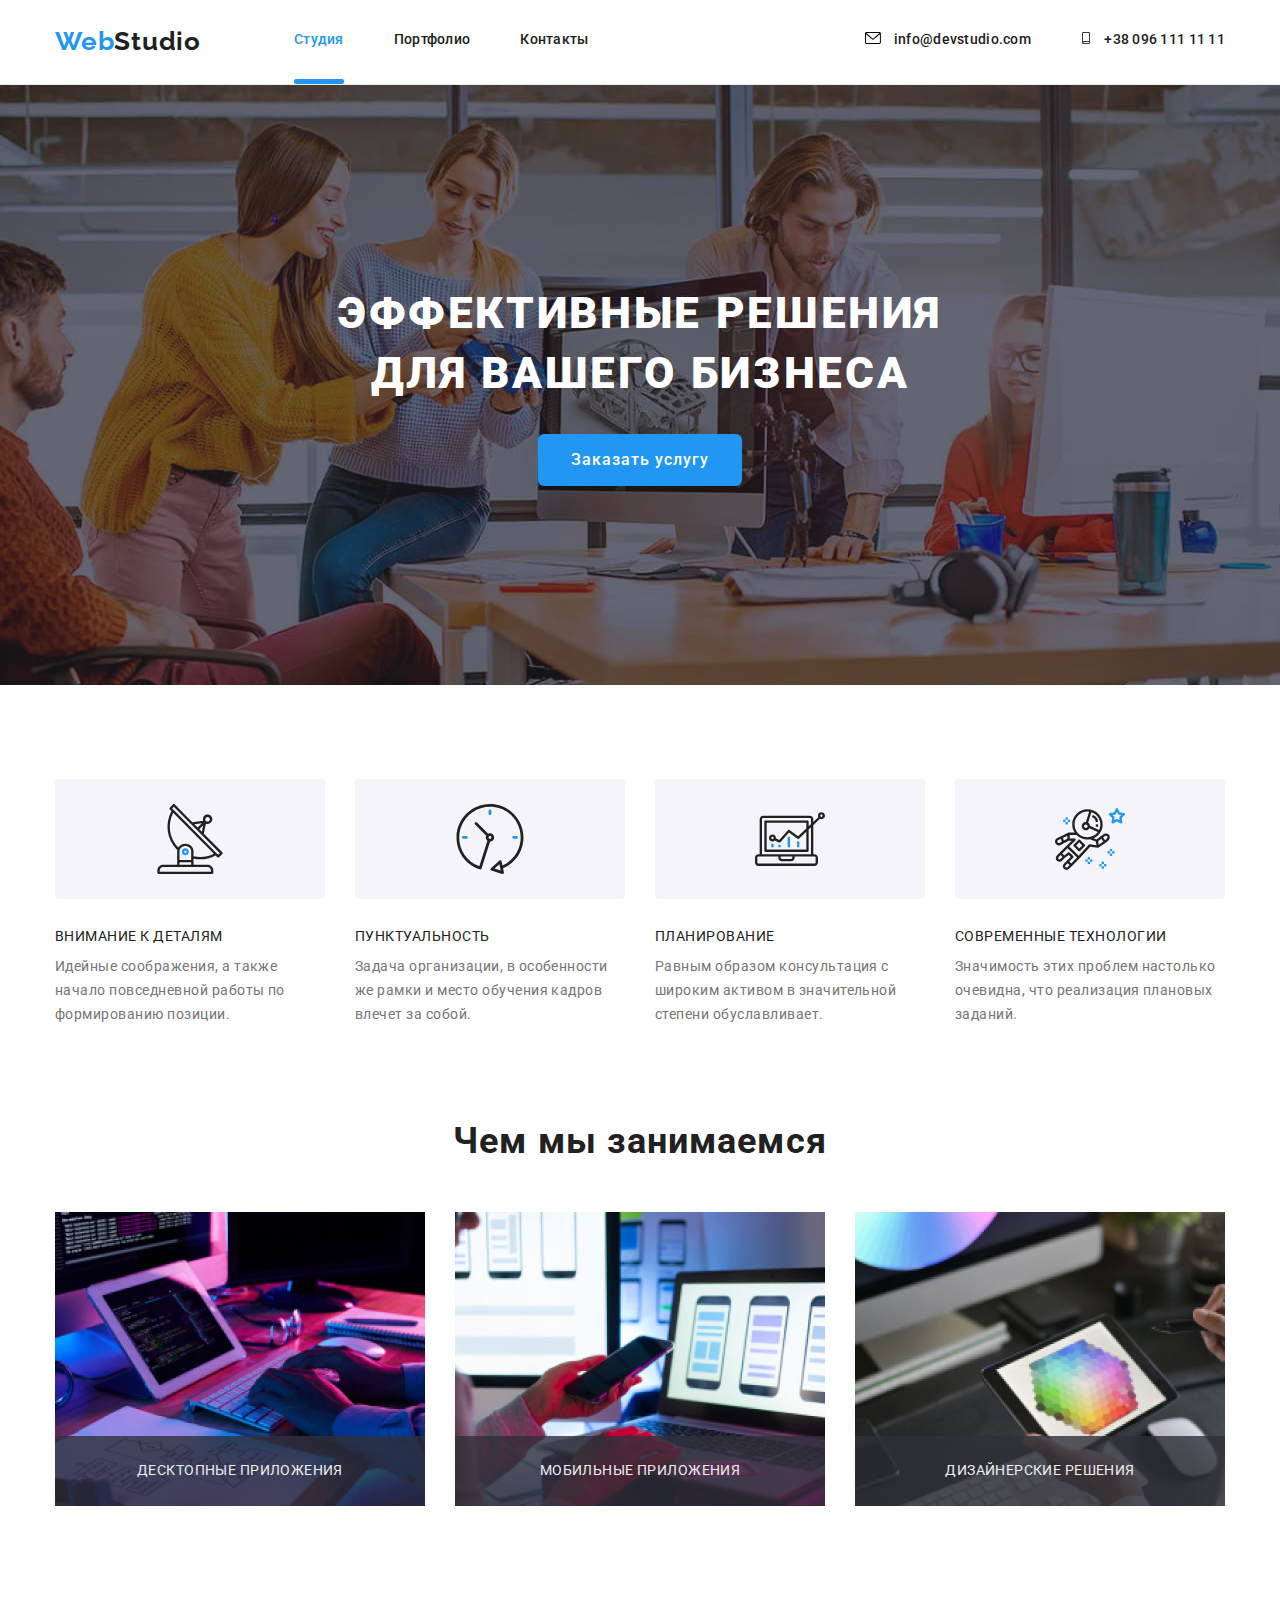
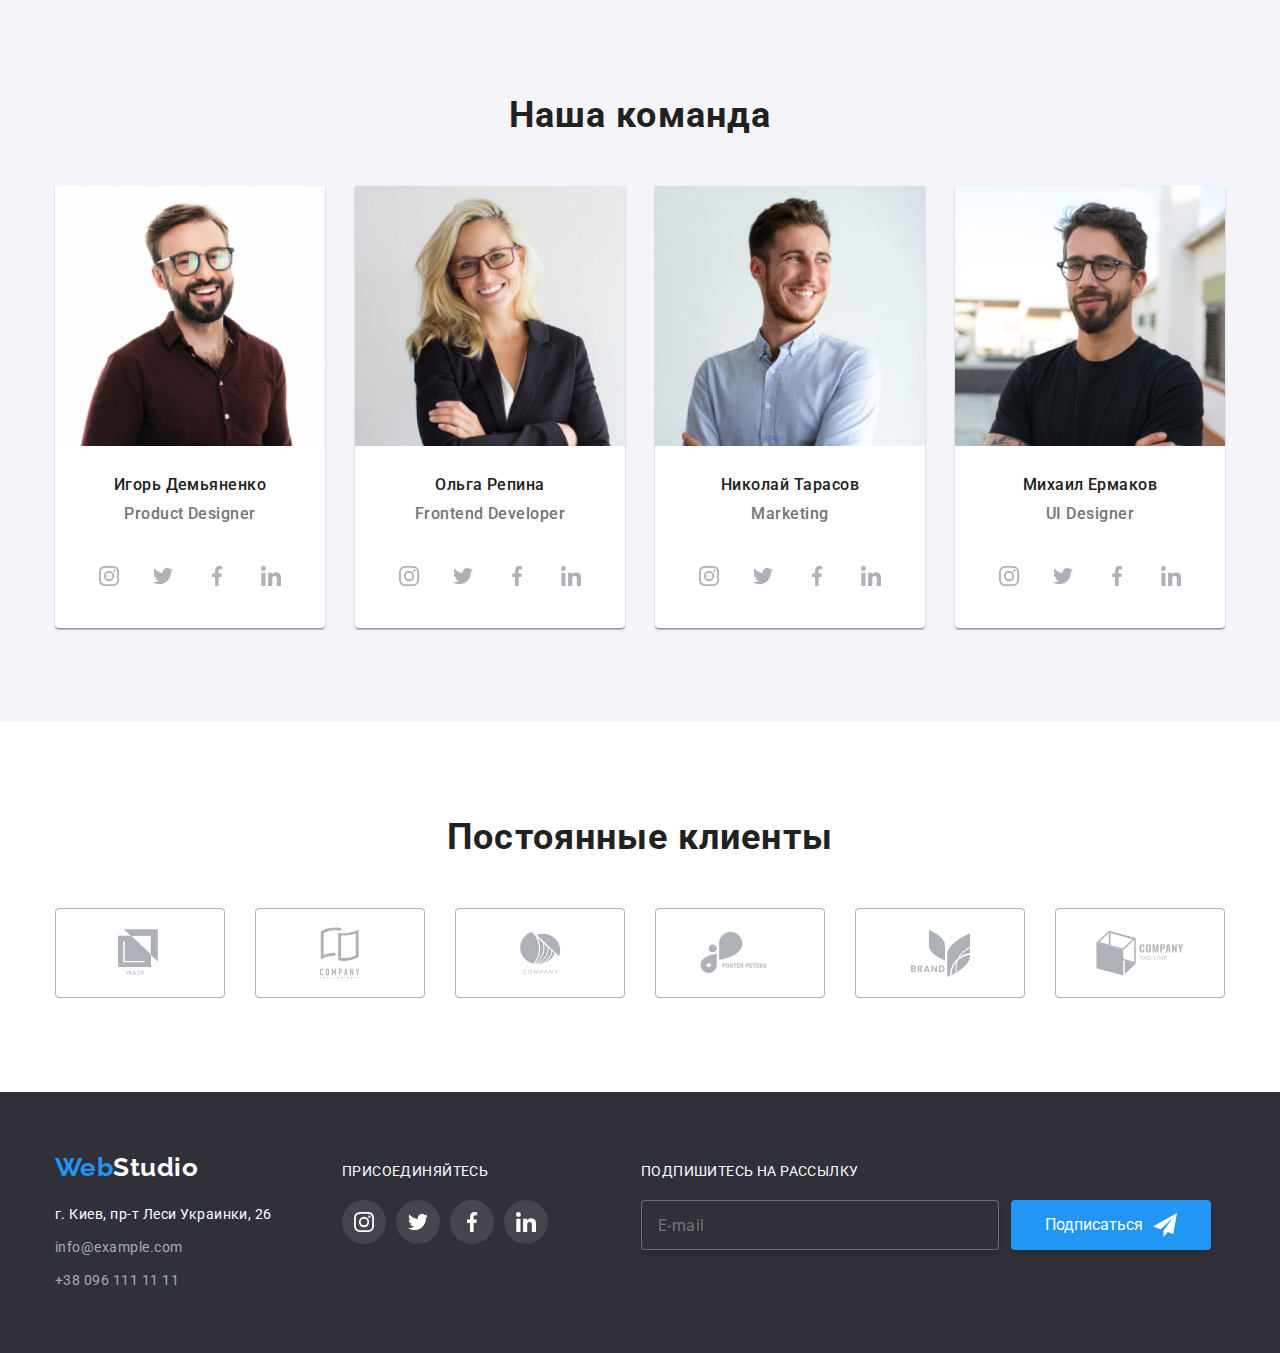
==== index.html @ 24c82073 "дз7" ====
<!DOCTYPE html>
<html lang="ru">
  <head>
    <meta charset="UTF-8" />
    <meta name="viewport" content="width=device-width, initial-scale=1.0" />
    <title>My project</title>
    <link
      href="https://fonts.googleapis.com/css2?family=Raleway:wght@700&family=Roboto:wght@500&display=swap"
      rel="stylesheet"
    />
    <link
      rel="stylesheet"
      href="https://cdnjs.cloudflare.com/ajax/libs/modern-normalize/0.7.0/modern-normalize.min.css"
    />
    <link rel="stylesheet" href="./css/styles.css" />
  </head>
  <body>
    <header class="border">
      <nav class="container main-nav">
        <a href="./index.html" class="logo link">
          <span class="logo-header">Web</span>Studio
        </a>
        <ul class="site-nav list">
          <li class="item">
            <a href="./index.html" class="line link current">Студия</a>
          </li>
          <li class="item">
            <a href="./portfolio.html" class="link">Портфолио</a>
          </li>
          <li class="item"><a href="" class="link">Контакты</a></li>
        </ul>

        <ul class="auth-nav list">
          <li class="item-contacts">
            <a
              class="header-contacts connect-icon link"
              href="mailto:info@example.com"
            >
              <svg class="envelope connect-icon">
                <use href="./img/icons/sprite.svg#icon-envelope"></use>
              </svg>
              info@devstudio.com
            </a>
          </li>

          <li class="item-contacts">
            <a
              class="header-contacts connect-icon link"
              href="tel:380961111111"
            >
              <svg class="smartphone connect-icon">
                <use href="./img/icons/sprite.svg#icon-smartphone"></use>
              </svg>
              +38 096 111 11 11</a
            >
            
          </li>
        </ul>
      </nav>
    </header>

    <main>
      <section class="hero">
        <div class="hero-baner">
          <h1 class="hero-title">
            Эффективные решения <br />
            для вашего бизнеса
          </h1>
          <button data-modal-open type="button" class="button-primary">
            Заказать услугу
          </button>
        </div>
      </section>

      <section class="section-advantage">
        <div class="container">
          <ul class="advantages list">
            <li class="advantage-item">
              <h3 class="section-title">ВНИМАНИЕ К ДЕТАЛЯМ</h3>
              <p class="section-paragraph">
                Идейные соображения, а также начало повседневной работы по
                формированию позиции.
              </p>
            </li>
            <li class="advantage-item">
              <h3 class="section-title">ПУНКТУАЛЬНОСТЬ</h3>
              <p class="section-paragraph">
                Задача организации, в особенности же рамки и место обучения
                кадров влечет за собой.
              </p>
            </li>
            <li class="advantage-item">
              <h3 class="section-title">ПЛАНИРОВАНИЕ</h3>
              <p class="section-paragraph">
                Равным образом консультация с широким активом в значительной
                степени обуславливает.
              </p>
            </li>
            <li class="advantage-item">
              <h3 class="section-title">СОВРЕМЕННЫЕ ТЕХНОЛОГИИ</h3>
              <p class="section-paragraph">
                Значимость этих проблем настолько очевидна, что реализация
                плановых заданий.
              </p>
            </li>
          </ul>
        </div>
      </section>

      <section class="section-doing">
        <div class="container">
          <h2 class="section-heading">Чем мы занимаемся</h2>
          <ul class="flex list">
            <li class="flex-item">
              <img src="./img/1.png" alt="ноут" width="370" />
              <div class="img-thumb">
                <p class="p-thumb">Десктопные приложения</p>
              </div>
            </li>
            <li class="flex-item">
              <img src="./img/2.png" alt="телефон" width="370" />
              <div class="img-thumb">
                <p class="p-thumb">Мобильные приложения</p>
              </div>
            </li>
            <li class="flex-item">
              <img src="./img/3.png" alt="планшет" width="370" />
              <div class="img-thumb">
                <p class="p-thumb">Дизайнерские решения</p>
              </div>
            </li>
          </ul>
        </div>
      </section>

      <section class="section-group">
        <div class="container">
          <h2 class="section-heading">Наша команда</h2>
          <ul class="flex list">
            <li class="flex-group">
              <img src="./img/team1.png" alt="Игорь Демьяненко" width="270" />
              <h3 class="section-item">Игорь Демьяненко</h3>
              <p class="direction">Product Designer</p>

              <ul class="list social-icon-list">
                <li class="item social-icon-item">
                  <a
                    class="link social-icon-link"
                    href="https://www.instagram.com/"
                    aria-label="ссылка Инстаграм"
                  >
                    <svg class="social-icon">
                      <use href="./img/icons/sprite.svg#icon-instagram"></use>
                    </svg>
                  </a>
                </li>

                <li class="item social-icon-item">
                  <a
                    class="link social-icon-link"
                    href="https://twitter.com/"
                    aria-label="ссылка Твиттер"
                  >
                    <svg class="social-icon">
                      <use href="./img/icons/sprite.svg#icon-twitter"></use>
                    </svg>
                  </a>
                </li>

                <li class="item social-icon-item">
                  <a
                    class="link social-icon-link"
                    href="https://facebook.com/"
                    aria-label="ссылка Фейсбук"
                  >
                    <svg class="social-icon">
                      <use href="./img/icons/sprite.svg#icon-facebook"></use>
                    </svg>
                  </a>
                </li>

                <li class="item social-icon-item">
                  <a
                    class="link social-icon-link "
                    href="https://www.linkedin.com/"
                    aria-label="ссылка Линкедин"
                  >
                    <svg class="social-icon ">
                      <use href="./img/icons/sprite.svg#icon-linkedin"></use>
                    </svg>
                  </a>
                </li>
              </ul>
            </li>
            <li class="flex-group">
              <img src="./img/team2.png" alt="Ольга Репина" width="270" />
              <h3 class="section-item">Ольга Репина</h3>
              <p class="direction">Frontend Developer</p>
              <ul class="list social-icon-list">
                <li class="item social-icon-item">
                  <a
                    class="link social-icon-link "
                    href="https://www.instagram.com/"
                    aria-label="ссылка Инстаграм"
                  >
                    <svg class="social-icon ">
                      <use href="./img/icons/sprite.svg#icon-instagram"></use>
                    </svg>
                  </a>
                </li>

                <li class="item social-icon-item">
                  <a
                    class="link social-icon-link "
                    href="https://twitter.com/"
                    aria-label="ссылка Твиттер"
                  >
                    <svg class="social-icon ">
                      <use href="./img/icons/sprite.svg#icon-twitter"></use>
                    </svg>
                  </a>
                </li>

                <li class="item social-icon-item">
                  <a
                    class="link social-icon-link "
                    href="https://facebook.com/"
                    aria-label="ссылка Фейсбук"
                  >
                    <svg class="social-icon">
                      <use href="./img/icons/sprite.svg#icon-facebook"></use>
                    </svg>
                  </a>
                </li>

                <li class="item social-icon-item">
                  <a
                    class="link social-icon-link"
                    href="https://www.linkedin.com/"
                    aria-label="ссылка Линкедин"
                  >
                    <svg class="social-icon">
                      <use href="./img/icons/sprite.svg#icon-linkedin"></use>
                    </svg>
                  </a>
                </li>
              </ul>
            </li>
            <li class="flex-group">
              <img src="./img/team3.png" alt="Николай Тарасов" width="270" />
              <h3 class="section-item">Николай Тарасов</h3>
              <p class="direction">Marketing</p>
              <ul class="list social-icon-list">
                <li class="item social-icon-item">
                  <a
                    class="link social-icon-link"
                    href="https://www.instagram.com/"
                    aria-label="ссылка Инстаграм"
                  >
                    <svg class="social-icon">
                      <use href="./img/icons/sprite.svg#icon-instagram"></use>
                    </svg>
                  </a>
                </li>

                <li class="item social-icon-item">
                  <a
                    class="link social-icon-link"
                    href="https://twitter.com/"
                    aria-label="ссылка Твиттер"
                  >
                    <svg class="social-icon">
                      <use href="./img/icons/sprite.svg#icon-twitter"></use>
                    </svg>
                  </a>
                </li>

                <li class="item social-icon-item">
                  <a
                    class="link social-icon-link"
                    href="https://facebook.com/"
                    aria-label="ссылка Фейсбук"
                  >
                    <svg class="social-icon">
                      <use href="./img/icons/sprite.svg#icon-facebook"></use>
                    </svg>
                  </a>
                </li>

                <li class="item social-icon-item">
                  <a
                    class="link social-icon-link"
                    href="https://www.linkedin.com/"
                    aria-label="ссылка Линкедин"
                  >
                    <svg class="social-icon">
                      <use href="./img/icons/sprite.svg#icon-linkedin"></use>
                    </svg>
                  </a>
                </li>
              </ul>
            </li>
            <li class="flex-group">
              <img src="./img/team4.png" alt="Михаил Ермаков" width="270" />
              <h3 class="section-item">Михаил Ермаков</h3>
              <p class="direction">UI Designer</p>
              <ul class="list social-icon-list">
                <li class="item social-icon-item">
                  <a
                    class="link social-icon-link"
                    href="https://www.instagram.com/"
                    aria-label="ссылка Инстаграм"
                  >
                    <svg class="social-icon">
                      <use href="./img/icons/sprite.svg#icon-instagram"></use>
                    </svg>
                  </a>
                </li>

                <li class="item social-icon-item">
                  <a
                    class="link social-icon-link"
                    href="https://twitter.com/"
                    aria-label="ссылка Твиттер"
                  >
                    <svg class="social-icon">
                      <use href="./img/icons/sprite.svg#icon-twitter"></use>
                    </svg>
                  </a>
                </li>

                <li class="item social-icon-item">
                  <a
                    class="link social-icon-link"
                    href="https://facebook.com/"
                    aria-label="ссылка Фейсбук"
                  >
                    <svg class="social-icon">
                      <use href="./img/icons/sprite.svg#icon-facebook"></use>
                    </svg>
                  </a>
                </li>

                <li class="item social-icon-item">
                  <a
                    class="link social-icon-link"
                    href="https://www.linkedin.com/"
                    aria-label="ссылка Линкедин"
                  >
                    <svg class="social-icon">
                      <use href="./img/icons/sprite.svg#icon-linkedin"></use>
                    </svg>
                  </a>
                </li>
              </ul>
            </li>
          </ul>
        </div>
      </section>

      <section class="section-clients">
        <h2 class="section-heading">Постоянные клиенты</h2>
        <div class="container">
          <ul class="list client-list">
            <li class="company-item">
              <a class="company-link client-icon" href="" aria-label="Company1">
                <svg class="client-icon client1">
                  <use href="./img/icons/sprite.svg#icon-ya-co"></use>
                </svg>
              </a>
            </li>
            <li class="company-item">
              <a class="company-link client-icon" href="" aria-label="Company2">
                <svg class="client-icon client2">
                  <use href="./img/icons/sprite.svg#icon-tag-line-here"></use>
                </svg>
              </a>
            </li>
            <li class="company-item">
              <a class="company-link client-icon" href="" aria-label="Company3">
                <svg class="client-icon client3">
                  <use href="./img/icons/sprite.svg#icon-company"></use>
                </svg>
              </a>
            </li>
            <li class="company-item">
              <a class="company-link client-icon" href="" aria-label="Company4">
                <svg class="client-icon client4">
                  <use href="./img/icons/sprite.svg#icon-foster"></use>
                </svg>
              </a>
            </li>
            <li class="company-item">
              <a class="company-link client-icon" href="" aria-label="Company5">
                <svg class="client-icon client5">
                  <use href="./img/icons/sprite.svg#icon-brand"></use>
                </svg>
              </a>
            </li>
            <li class="company-item">
              <a class="company-link client-icon" href="" aria-label="Company6">
                <svg class="client-icon client6">
                  <use href="./img/icons/sprite.svg#icon-tag-line"></use>
                </svg>
              </a>
            </li>
          </ul>
        </div>
      </section>
    </main>

    <footer class="info">
      <div class="container footer-block">
        <div class="address-block">
          <a href="./index.html" class="logo-footer link">
            <span class="logo-header">Web</span>Studio
          </a>

          <address>
            <p class="footer-address">г. Киев, пр-т Леси Украинки, 26</p>
          
            <a href="mailto:info@example.com" class="footer-data link"
              >info@example.com</a
            >
            
            <a href="tel:380961111111" class="footer-data link"
              >+38 096 111 11 11</a
            >
          </address>
        </div>
        <div class="footer-social-block">
          <h3 class="social">присоединяйтесь</h3>
          <ul class="list social-icon-list">
            <li class="item social-icon-item">
              <a
                class="link social-icon-link footer-icon"
                href="https://www.instagram.com/"
                aria-label="ссылка Инстаграм"
              >
                <svg class="social-icon">
                  <use href="./img/icons/sprite.svg#icon-instagram"></use>
                </svg>
              </a>
            </li>
            <li class="item social-icon-item">
              <a
                class="link social-icon-link footer-icon"
                href="https://twitter.com/"
                aria-label="ссылка Твиттер"
              >
                <svg class="social-icon">
                  <use href="./img/icons/sprite.svg#icon-twitter"></use>
                </svg>
              </a>
            </li>
            <li class="item social-icon-item">
              <a
                class="link social-icon-link footer-icon"
                href="https://facebook.com/"
                aria-label="ссылка Фейсбук"
              >
                <svg class="social-icon">
                  <use href="./img/icons/sprite.svg#icon-facebook"></use>
                </svg>
              </a>
            </li>
            <li class="item social-icon-item">
              <a
                class="link social-icon-link footer-icon"
                href="https://www.linkedin.com/"
                aria-label="ссылка Линкедин"
              >
                <svg class="social-icon">
                  <use href="./img/icons/sprite.svg#icon-linkedin"></use>
                </svg>
              </a>
            </li>
          </ul>
        </div>

    
        <div>
          <h3 class="social">Подпишитесь на рассылку</h3>
          <form class="footer-form">
            <input class="footer-input" type="email" name="mail" placeholder="E-mail">
            <button class="form-button" type="submit">Подписаться
              <svg class="icon-send">
                <use href="./img/icons/sprite.svg#icon-icon-send"></use>
              </svg>
            </button>
            
        </form>
          
        </div>
      </div>
    </footer>

    <div class="backdrop is-hidden" data-modal>
      <div class="modal">
        <button type="button" class="butclose-icon" data-modal-close>
          <svg class="close-icon">
            <use href="./img/icons/sprite.svg#icon-close"></use>
          </svg>
        </button>

        
        <form action="js-speaker-form" method="post" id="form">
          
          <label class="data" for="name">Оставьте свои данные, мы вам перезвоним</label> 

          <div class="form-field">
            <label class="form-label" for="name">Имя</label>
            <input class="form-input" type="text" name="name" id="name"  autofocus>
          
            <svg class="icon-form">
              <use href="./img/icons/sprite.svg#icon-person"></use>
            </svg> 
          
          </div>


          <div class="form-field">
          <label class="form-label" for="tel">Телефон</label>
          <input class="form-input" type="tel" name="tel" id="tel">
          <svg class="icon-form">
            <use href="./img/icons/sprite.svg#icon-phone"></use>
          </svg> 
        </div>

        <div class="form-field">
          <label class="form-label" for="mail">Почта</label>
          <input class="form-input" type="email" name="mail" id="mail">
          <svg class="icon-form">
            <use href="./img/icons/sprite.svg#icon-email"></use>
          </svg> 
        
        </div>

        <div class="form-field">
          <label class="form-label" for="comment">Комментарий</label> 
          <textarea class="form-textarea" name="comment" id="comment" cols="30" rows="10" placeholder="Введите текст"></textarea>
        </div>

       <div class="checkbox">
        <label  class="checkbox-label" for="policy">
          <input class="checkbox-input" type="checkbox" name="policy" id="policy">
          <span class="checkbox-icon"></span>
          Соглашаюсь с рассылкой и принимаю  <a href="" class="contract"> Условия договора</a>
           </label> 
        </div>
          

        
          <button type="submit" class="form-button">Отправить</button>
        </form>
      </div>

      
    </div>

   

    <script>
      (() => {
        const refs = {
          openModalBtn: document.querySelector('[data-modal-open]'),
          closeModalBtn: document.querySelector('[data-modal-close]'),
          modal: document.querySelector('[data-modal]'),
        };

        refs.openModalBtn.addEventListener('click', toggleModal);
        refs.closeModalBtn.addEventListener('click', toggleModal);

        function toggleModal() {
          refs.modal.classList.toggle('is-hidden');
        }
      })();
    </script>


<script>
(() => {
  document
    .querySelector('.js-speaker-form')
    .addEventListener('submit', e => {
      e.preventDefault();

      new FormData(e.currentTarget).forEach((value, name) =>
        console.log(`${name}: ${value}`),
      );

      e.currentTarget.reset();
    });
})();
</script>

  </body>
</html>
---- css/styles.css ----
/* цвет основного текса  #757575*/
/* вторичный цвет текста #212121*/
/* белый #FFFFFF */
/* акцент #2196F3 */

/* основной фон #ffffff */
/* вторичный фон #F5F4FA  */
/* темный фон #2F303A */

:root {
  --primary-text-color: #757575;
  --title-text-color: #212121;
  --accent-color: #2196f3;
  --white-color: #ffffff;
  --primary-background-color: #ffffff;
  --secondary-background-color: #f5f4fa;
  --dark-background-color: #2f303a;
}

html {
  box-sizing: border-box;
}

*,
*::before,
*::after {
  box-sizing: inherit;
}

body {
  background-color: var(--primary-background-color);
  color: var(--primary-text-color);

  font-family: Roboto, sans-serif;
  letter-spacing: 0.03em;
}



.container {
  margin-left: auto;
  margin-right: auto;
  width: 1200px;
  padding-left: 15px;
  padding-right: 15px;
}
.list {
  padding: 0;
  margin: 0;
  list-style: none;
}

textarea{
  resize: none;
}



h1,
h2,
h3,
h4,
p {
  margin-top: 0;
  margin-bottom: 0;
}

.link {
  text-decoration: none;
  position: relative;
}

.site-nav .link::after {
  content: '';

  position: absolute;

  left: 0;
  bottom: 0;

  width: 100%;
  height: 5px;
  border-radius: 2px;
  background-color: var(--accent-color);

  opacity: 0;
  transform: scaleX(0);
  transition: transform 500ms cubic-bezier(0.4, 0, 0.2, 1),
    opasity 250ms cubic-bezier(0.4, 0, 0.2, 1);
}

.site-nav .link:hover::after {
  opacity: 1;
  transform: scaleX(1);
}

.site-nav .line::after {
  opacity: 1;
  transform: scaleX(1);
}

/* modal */

.backdrop {
  position: fixed;
  top: 0;
  left: 0;
  width: 100%;
  height: 100%;
  background-color: rgba(0, 0, 0, 0.2);

  opacity: 1;
  transition: opacity 250ms cubic-bezier(0.4, 0, 0.2, 1);
}

.backdrop.is-hidden {
  opacity: 0;
  pointer-events: none;
}

.backdrop.is-hidden .modal {
  transform: translate(-50%, -50%) scale(1.1);
}

.modal {
  position: relative;
  top: 50%;
  left: 50%;
  padding-top: 40px;
  padding-bottom: 40px;

  width: 528px;
  height: 581px;
  background-color: #ffffff;

  box-shadow: 0px 1px 3px rgba(0, 0, 0, 0.12), 0px 1px 1px rgba(0, 0, 0, 0.14),
    0px 2px 1px rgba(0, 0, 0, 0.2);
  border-radius: 4px;

  transform: translate(-50%, -50%) scale(1);
  transition: transform 250ms cubic-bezier(0.4, 0, 0.2, 1);
}

button:focus {
  outline: none;
}

.butclose-icon {
  position: absolute;
  top: 8px;
  right: 8px;
  display: inline-block;
  align-items: center;

  width: 30px;
  height: 30px;

  border-radius: 50%;

  color: #000000;
  background: #ffffff;
  border: 1px solid rgba(0, 0, 0, 0.1);
  /* box-sizing: border-box; */


  cursor: pointer;
  
  
}

.close-icon {
  position: absolute;

  top: 6px;
  right: 6px;

  display: inline-block;
  justify-content: center;
  align-items: center;

  width: 17px;
  height: 17px;


  color: #000000;
 

  transition: fill 250ms cubic-bezier(0.4, 0, 0.2, 1);
}

.butclose-icon:hover,
.close-icon:hover {
  fill: #2196f3;
}


/* form */

form {
  position: relative;
  width: 100%;
  
  margin-left: auto;
  margin-right: auto;
  padding-right: 40px;
  padding-left: 40px;

}


.form-button{
  position: absolute;
  
  top: 120%;
  left: 30%;
  width: 200px;
  height: 50px;

  background-color: var(--accent-color);
  color: var(--white-color);

  box-shadow: 0px 4px 4px rgba(0, 0, 0, 0.15);
  border-radius: 4px;

  cursor: pointer;
}


.data {
  
  width: 448px;
height: 23px;

font-family: Roboto;
font-style: normal;
font-weight: bold;
font-size: 20px;
line-height: 1.15;
text-align: center;
letter-spacing: 0.03em;

color: #212121;
}

.form-field {
  position: relative;
  display: flex;
  flex-direction: column;
  
}

.form-label{
  margin-top: 12px;
  margin-bottom: 4px;

  width: 25px;
  height: 14px;
  font-family: Roboto;
  font-style: normal;
  font-weight: 400px;
  font-size: 12px;
  line-height: 1.17;

  letter-spacing: 0.01em;

  color: #757575;
}

.form-input{
  padding-left: 40px;
  width: 448px;
  height: 40px;
  outline:none;

  border: 1px solid rgba(33, 33, 33, 0.2);
  box-sizing: border-box;
  border-radius: 4px;
}

.form-input:focus{
  border-color: #2196F3;
}


.form-input:focus ~ .icon-form{
  fill: #2196F3;
}



.icon-form{
  position: absolute;
  
  top: 70%;
  left: 12px;
  transform: translateY(-50%);
  display: inline-block;
  width: 18px;
  height: 18px;
  color: #212121;
}



.form-textarea{
  width: 448px;
  height: 120px;

  border: 1px solid rgba(33, 33, 33, 0.2);
  box-sizing: border-box;
  border-radius: 4px;
}



textarea::placeholder{
  padding: 12px 16px;
  font-family: Roboto;
  font-style: normal;
  font-weight: normal;
  font-size: 12px;
  line-height: 1.17;
  letter-spacing: 0.01em;
  
  color: rgba(117, 117, 117, 0.5);
}

.checkbox-input{
 
  position: absolute;
  width: 1px;
  height: 1px;
  margin: -1px;
  border: 0;
  padding: 0;
  clip: rect(0 0 0 0);
  overflow: hidden;
}

.checkbox{
  
  margin-top: 20px;
 
}

.checkbox-label {
  position: absolute;
  display: flex;
  align-items: center;
width: 100%;
height: 24px;

font-family: Roboto;
font-style: normal;
font-weight: 250;
font-size: 14px;
line-height: 1.7;

letter-spacing: 0.03em;

color: #757575;
}


.checkbox-icon{
  display: inline-block;
  align-items: center;
  
  width: 16px;
  height: 16px;

  margin-right: 8px;

  border: 2px solid black;
  border-radius: 2px;

}


.checkbox-input:checked + .checkbox-icon{
  border-color: #2196F3;
  background-color: #2196F3;
  background-image: url(../img/icons/icon-check.svg);
  background-size: contain;
  background-origin: border-box;
}


.contract{
  color: #2196F3;
}


/* logo */

.border {
  border-bottom: 1px solid #ececec;
}

.logo {
  color: var(--title-text-color);

  font-family: Raleway;
  font-style: normal;
  font-weight: bold;
  font-size: 26px;
  line-height: 1.2;

  letter-spacing: 0.03em;
}

.logo-header {
  color: var(--accent-color);

  font-family: Raleway;
}

/* site-nav */

.main-nav {
  display: flex;
  align-items: center;
}

.site-nav {
  display: flex;
  margin-left: 93px;
}
.auth-nav {
  display: flex;
  margin-left: auto;
}

.header-contacts {
  display: block;
  padding-top: 32px;
  padding-bottom: 32px;
}

.site-nav .item + .item,
.auth-nav .item-contacts + .item-contacts {
  margin-left: 50px;
}

.item-contacts{
  align-items: center;
}

.item-contacts:hover {
  fill: var(--accent-color);
}

.envelope {
  margin-right: 10px;
  
  width: 16px;
  height: 12px;
  fill: var(--secondary-text-color);
}

.smartphone {
  display: inline-block;
  align-items: center;
  margin-right: 10px;
  
  width: 10px;
  height: 12px;

  fill: var(--secondary-text-color);
}


.site-nav .link,
.auth-nav .link {
  display: inline-block;
  align-items: center;
  padding-top: 32px;
  padding-bottom: 36px;

  color: var(--title-text-color);

  font-weight: 500;
  font-size: 14px;
  line-height: 1.14;
  letter-spacing: 0.02em;

  transition: color 250ms cubic-bezier(0.4, 0, 0.2, 1);
}

.site-nav .link:hover,
.site-nav .link:focus {
  color: var(--accent-color);
}

.site-nav .link.current {
  color: var(--accent-color);
}

.auth-nav .link:hover,
.auth-nav .link:focus {
  color: var(--accent-color);
}

/* hero */

.hero {
  display: flex;
  flex-direction: column;
  justify-content: center;
  align-items: center;
  max-width: 1600px;
  min-height: 600px;
  margin-left: auto;
  margin-right: auto;
  background-color: var(--dark-background-color);
  background-image: linear-gradient(
      to right,
      rgba(47, 48, 58, 0.4),
      rgba(47, 48, 58, 0.4)
    ),
    url('../img/header.jpg');
  background-repeat: no-repeat;
  background-size: cover;
  background-position: center;
}

.hero-baner {
  display: block;
  text-align: center;
}

.hero-title {
  margin-bottom: 30px;
  color: var(--white-color);

  font-weight: 900;
  font-size: 44px;
  line-height: 1.36;

  text-align: center;
  letter-spacing: 0.06em;
  text-transform: uppercase;
}

/* section */

.section-advantage {
  padding-top: 94px;
  padding-bottom: 94px;
}

.advantages {
  display: flex;
  flex-wrap: wrap;
}

.advantage-item {
  width: calc((100% - 90px) / 4);
  margin-right: 30px;
}

.advantage-item:nth-child(4n) {
  margin-right: 0;
}

.advantage-item::before {
  display: block;
  content: '';
  width: 270px;
  height: 120px;
  margin-top: 0;
  margin-bottom: 30px;

  background-size: contain;
  background-size: 70px;
  background-repeat: no-repeat;
  background-position: center;
  background-color: var(--secondary-background-color);
  border-radius: 4px;
}

.advantage-item:nth-child(1)::before {
  background-image: url(../img/antenna.svg);
}

.advantage-item:nth-child(2)::before {
  background-image: url(../img/clock.svg);
}

.advantage-item:nth-child(3)::before {
  background-image: url(../img/diagram.svg);
}

.advantage-item:nth-child(4)::before {
  background-image: url(../img/astronaut.svg);
}

.section-title {
  margin-top: 0;
  margin-bottom: 10px;

  color: var(--title-text-color);
  font-weight: 400;
  font-size: 14px;
  line-height: 1.14;
}

.section-doing {
  padding-top: 0;
  padding-bottom: 94px;
}

img {
  display: block;
  max-width: 100%;
  height: auto;
}

.section-doing .section-heading {
  margin-top: 0;
  margin-bottom: 50px;
  color: var(--title-text-color);
  font-weight: 700;
  font-size: 36px;
  line-height: 1, 2;
  text-align: center;
}

.flex {
  display: flex;
  flex-wrap: wrap;
}

.flex-item {
  position: relative;
  width: 370;
  margin-right: 30px;
}

.flex-item:nth-child(3n) {
  margin-right: 0;
}

.img-thumb {
  display: flex;
  justify-content: center;
  align-items: center;
  position: absolute;
  content: '';
  width: 100%;
  height: 24%;
  bottom: 0;
  left: 0;
  background-color: rgba(47, 48, 58, 0.8);
  
  opacity: 1;
}

.p-thumb {

  font-family: Roboto;
  font-style: normal;
  font-weight: 400;
  font-size: 14px;
  line-height: 1.14;
  text-align: center;
  letter-spacing: 0.03em;
  text-transform: uppercase;

  color: #eeeeee;
}

.section-group .section-heading {
  margin-top: 0;
  margin-bottom: 50px;
  color: var(--title-text-color);
  font-weight: 700;
  font-size: 36px;
  line-height: 1, 2;
  text-align: center;
}

.flex-group {
  background-color: var(--white-color);
  width: 270;
  margin-right: 30px;

  box-shadow: 0px 1px 3px rgba(0, 0, 0, 0.12), 0px 1px 1px rgba(0, 0, 0, 0.14),
    0px 2px 1px rgba(0, 0, 0, 0.2);
  border-radius: 0px 0px 4px 4px;
}

.flex-group:nth-child(4n) {
  margin-right: 0;
}

.section-group {
  padding-top: 94px;
  padding-bottom: 94px;
  background-color: var(--secondary-background-color);
}

.section-item {
  margin-top: 30px;
  margin-bottom: 0;

  text-align: center;

  color: var(--title-text-color);
  font-weight: 500;
  font-size: 16px;
  line-height: 1.18;
}

.direction {
  margin-top: 10px;
  margin-bottom: 30px;

  text-align: center;

  color: var(--primary-text-color);
  font-weight: 500;
  font-size: 16px;
  line-height: 1.18;
}

.section-paragraph {
  color: var(--primary-text-color);
  font-weight: 400;
  font-size: 14px;
  line-height: 1.7;
}

/* clients */

.section-clients {
  padding-top: 94px;
  padding-bottom: 94px;
}

.section-heading {
  margin-top: 0;
  margin-bottom: 50px;
  font-family: Roboto;
  font-style: normal;
  font-weight: bold;
  font-size: 36px;
  line-height: 42px;
  text-align: center;
  letter-spacing: 0.03em;
  color: var(--title-text-color);
}

.client-list {
  display: flex;
  justify-content: center;
  align-items: center;
}
.company-item {
  margin-right: 30px;
}


.company-item:last-child {
  margin-right: 0;
}
.company-link {
  display: inline-flex;
  justify-content: center;
  align-items: center;
  width: 170px;
  height: 90px;
  border: 1px solid #afb1b8;
  box-sizing: border-box;
  border-radius: 4px;
  fill: #afb1b8;

  transition: border 250ms cubic-bezier(0.4, 0, 0.2, 1),
    border 250ms cubic-bezier(0.4, 0, 0.2, 1);
}
.company-link.client-icon:hover {
  fill: var(--accent-color);
  border: 1px solid var(--accent-color);
}
.client1 {
  width: 44px;
  height: 49px;
}
.client2 {
  width: 40px;
  height: 52px;
}
.client3 {
  width: 41px;
  height: 42px;
}
.client4 {
  width: 80px;
  height: 42px;
}
.client5 {
  width: 59px;
  height: 47px;
}
.client6 {
  width: 88px;
  height: 45px;
}

/* icon */

.social-icon-list {
  display: flex;
  justify-content: center;
  align-items: center;
  
   margin-bottom: 30px; 
}


.social-icon-item:not(:last-child) {
  margin-right: 10px;
}
.social-icon-link {
  display: flex;
  justify-content: center;
  align-items: center;
  width: 44px;
  height: 44px;
  fill: #afb1b8;
  border-radius: 50%;

  transition: background-color 250ms cubic-bezier(0.4, 0, 0.2, 1),
  fill 250ms cubic-bezier(0.4, 0, 0.2, 1);
}

.social-icon-link:hover,
.social-icon-link:focus {
  fill: #ffffff;
  background-color: var(--accent-color);
}



.social-icon-link:hover,
.social-icon-link:focus  {
  fill: var(--white-color);
}

.social-icon {
  width: 20px;
  height: 20px;
}

/* button */
button {
  display: inline-block;
 
  border: 1px solid transparent;
  text-align: center;
}

.button-primary {
  display: inline-block;

  min-width: 73px;
  border-radius: 6px;
  padding: 10px 32px;

  background-color: var(--accent-color);
  color: var(--white-color);

  font-weight: 500;
  font-size: 16px;
  line-height: 1.9;

  text-align: center;
  letter-spacing: 0.06em;

  cursor: pointer;
}

/* footer */
.info {
  background-color: var(--dark-background-color);
} 

.footer-block {
 
  display: flex;
  align-items: baseline;
  padding: 60px 15px;
}

address {
  font-style: normal;
  margin-top: 20px;
}

.address-block{
  margin-right: 70px;
}

.footer-data {
  display: block;
  margin-top: 9px;
  margin-bottom: 0;
  text-decoration: none;
  color: rgba(255, 255, 255, 0.6);
  font-weight: 400;
  font-size: 14px;
  line-height: 1.7;
  transition: color 250ms cubic-bezier(0.4, 0, 0.2, 1);
}


.footer-data:hover,
.footer-data:focus {
    color: var(--accent-color);
}

.logo-footer {
  color: var(--white-color);
  font-family: Raleway;
  font-style: normal;
  font-weight: bold;
  font-size: 26px;
  line-height: 1.2;
}

.footer-address {
  
  color: var(--white-color);
  font-weight: 400;
  font-size: 14px;
  line-height: 1.7;
}

.footer-social-block{
  margin-right: 93px;
}


.social {
  
  margin: 0;
  margin-bottom: 20px;
  width: 100%;
  font-family: Roboto;
  font-style: normal;
  font-weight: 400;
  font-size: 14px;
  line-height: 1.14;
  letter-spacing: 0.03em;
  text-transform: uppercase;
  color: var(--white-color);
}

.footer-icon {
  fill: var(--white-color);
  background-color: rgba(255, 255, 255, 0.1);
}

.footer-social-block .social-icon-list{
  margin-bottom: 0;
}

/* form-footer */

.footer-form{
  position: relative;
  display: flex;
  padding-left: 0;
  padding-right: 0;
}


.footer-input{
    width: 358px;
    height: 50px;
    /* margin-right: 12px; */
    padding-left: 16px;
    padding-top: 15px;
    padding-bottom: 15px;
    border: 1px solid rgba(255, 255, 255, 0.3);
    box-sizing: border-box;
    filter: drop-shadow(0px 4px 4px rgba(0, 0, 0, 0.15));
    border-radius: 4px;
    color: rgba(255, 255, 255, 0.6);
    background-color: var(--dark-background-color);
}
 

input::placeholder{
 
  width: 47px;
  height: 20px;

font-family: Roboto;
font-style: normal;
font-weight: normal;
font-size: 16px;
line-height: 20px;

display: flex;
align-items: center;
letter-spacing: 0.03em;

color: #FFFFFF 60 %;
}


.icon-send{
  margin-left: 10px;

  width: 24px;
  height: 24px;
}

.footer-form .form-button{
    position: absolute;
    display: flex;
    justify-content: center;
    align-items: center;
    text-align: center;

    
    top: 0;

    left: 100%;

    margin-left: 12px;
   
    width: 200px;
    height: 50px;
    padding: 10px 28px;
    cursor: pointer;
    transform: translateX(0%);
}





/* css portfolio */

.heder-portfolio {
  font-size: 0;
}

.button-flex .button-item:not(:last-child) {
  margin-right: 8px;
}

.button-secondary {
  display: inline-block;
  min-width: 73px;
  
  height: 38px;
  padding: 6px 22px;

  background-color: var(--secondary-background-color);
  color: var(--title-text-color);
  text-decoration: none;
  border-radius: 4px;
  border: none;
  font-family: Roboto;
  font-style: normal;
  font-weight: 500;
  font-size: 16px;
  line-height: 1.6;
  letter-spacing: 0.03em;
  text-align: center;

  transition: color 250ms cubic-bezier(0.4, 0, 0.2, 1),
  background-color 250ms cubic-bezier(0.4, 0, 0.2, 1);
  cursor: pointer;
}

.button-secondary:hover,
.button-secondary:focus {
  background-color: var(--accent-color);
  color: var(--white-color);
}

.button-flex {
  display: flex;
  justify-content: center;
  margin-top: 94px;
  margin-bottom: 34px;
}

.section-button {
  padding-bottom: 94px;
}

.cards {
  display: flex;
  flex-wrap: wrap;
}

.inscription {
  padding: 24px 20px;
  margin-top: 20px;
  margin-bottom: 4px;
}

/* product */

.product {
 
  position: relative;
  overflow: hidden;
}


.product-overlay {
  
  position: absolute;
  
  top: 0;
  left: 0;

  width: 100%;
  height: 100%;
  background-color: rgba(33, 150, 243, 0.9);;
  padding: 63px 24px;

  transform: translateY(100%);
  transition: transform 250ms cubic-bezier(0.4, 0, 0.2, 1);
}

.flex-element:hover .product-overlay {
  transform: translateY(0%);
}

.product-actions {
  
  height: 100%;

  font-family: Roboto;
  font-style: normal;
  font-weight: 400;
  font-size: 18px;
  line-height: 28px;

  letter-spacing: 0.03em;

  color: #ffffff;
}

.cards-title {
  margin-top: 0;
  margin-bottom: 4px;
  color: var(--title-text-color);
  font-family: Roboto;
  font-style: normal;
  font-weight: 400;

  font-size: 18px;
  line-height: 2;
}

.cards-paragraph {
  font-weight: 400;
  font-size: 16px;
  line-height: 1.9;
  color: var(--primary-text-color);
}

/* calc(100%-количество марджинов в строке*значение марджина/количество элементов в строке) */

.flex-element {

  margin-right: 30px;
  margin-bottom: 30px;

  width: 370px;
  min-height: 404px;

  border: 1px solid #eeeeee;
  background-color: #ffffff;
  }

 
.flex-element:hover,
.flex-element:focus {
  box-shadow: 0px 1px 1px rgba(0, 0, 0, 0.12), 0px 4px 4px rgba(0, 0, 0, 0.06),
    1px 4px 6px rgba(0, 0, 0, 0.16);
}

.flex-element:nth-child(3n) {
  margin-right: 0;
}

.cards .flex-element:nth-last-child(-n + 3) {
  margin-bottom: 0;
}
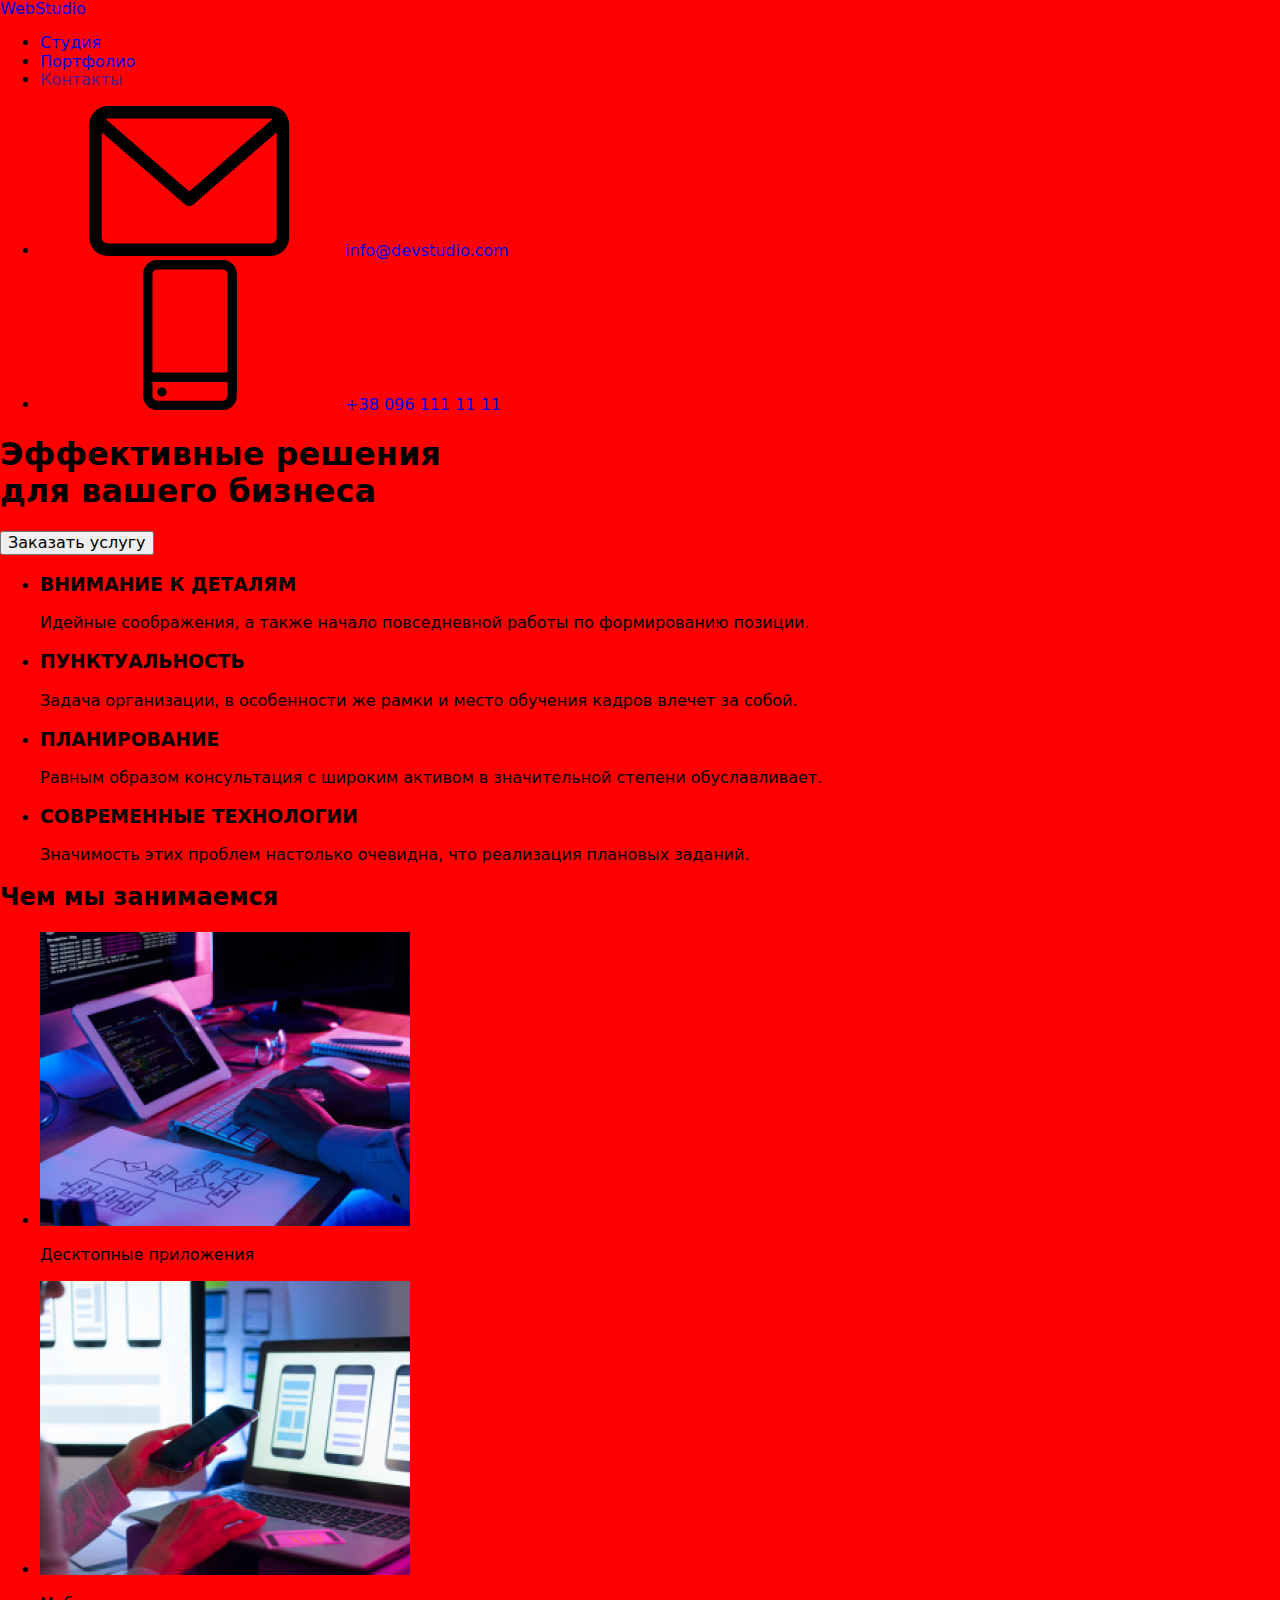
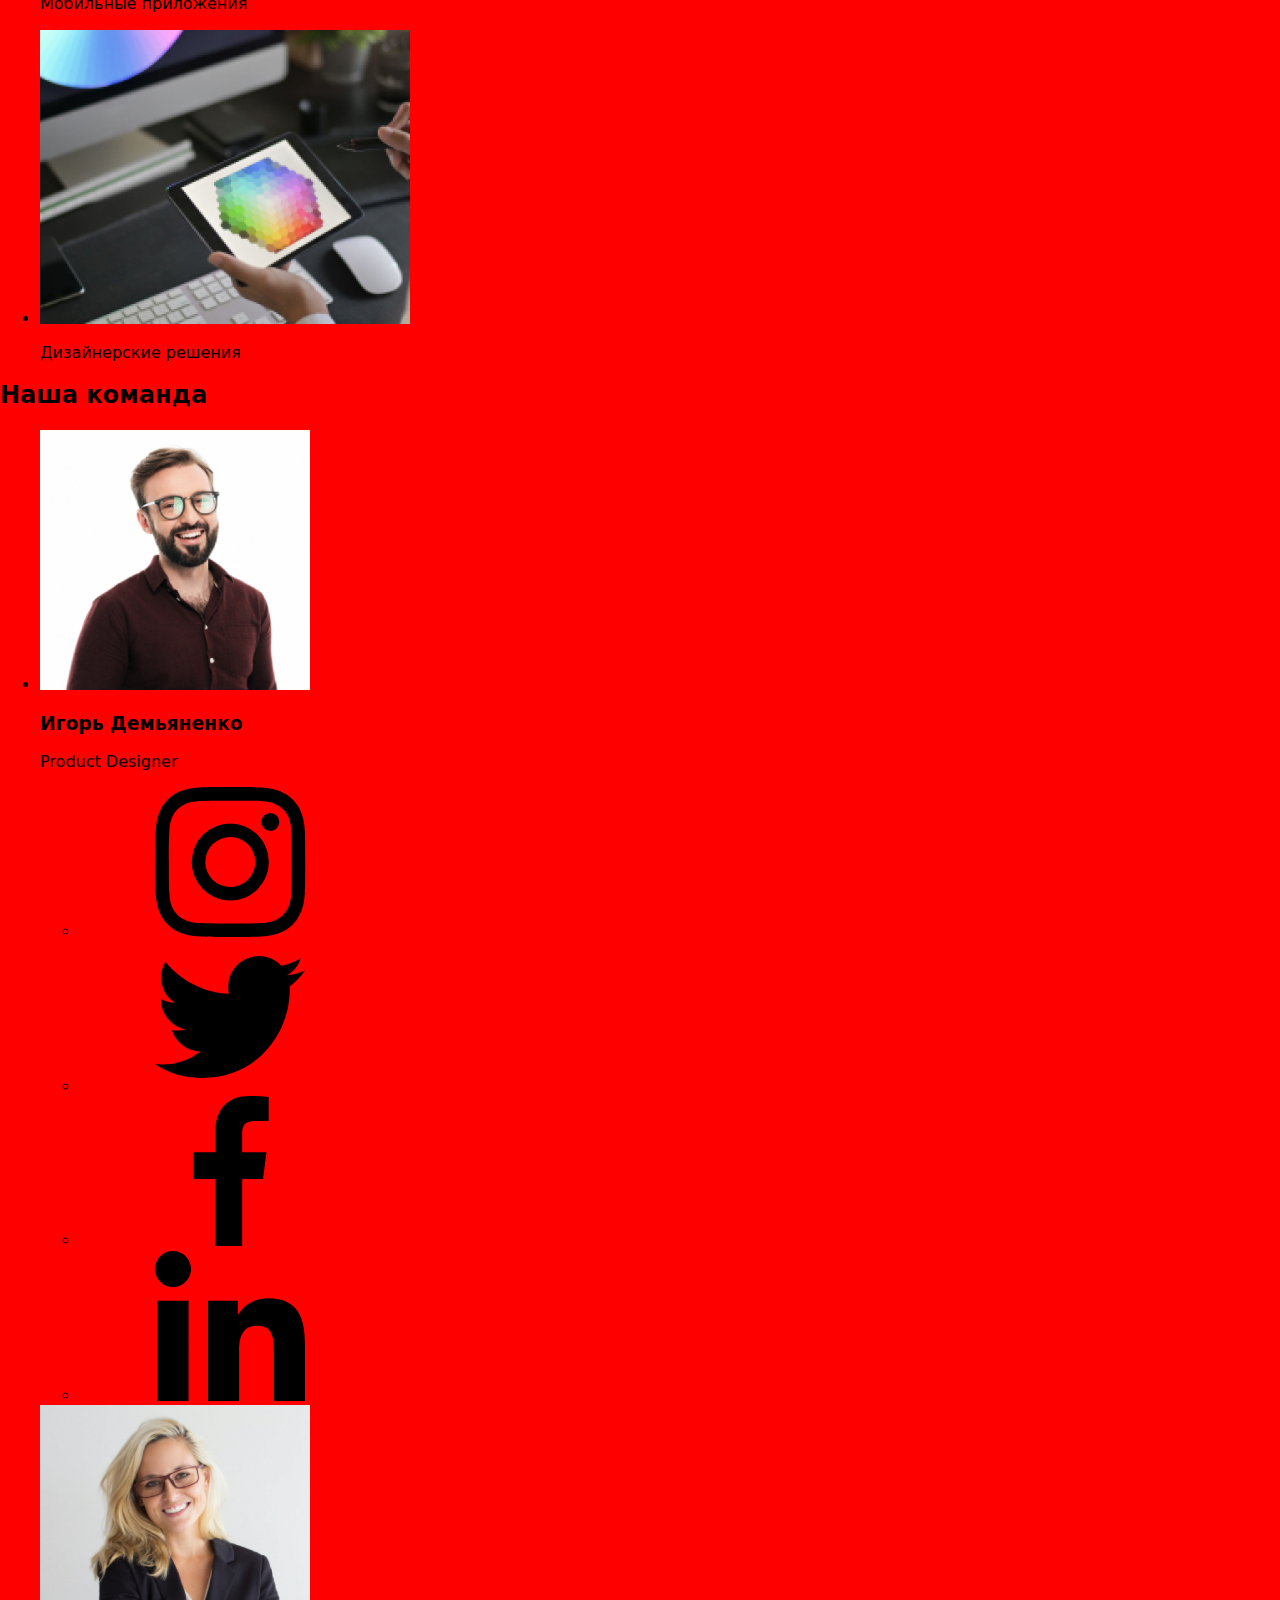
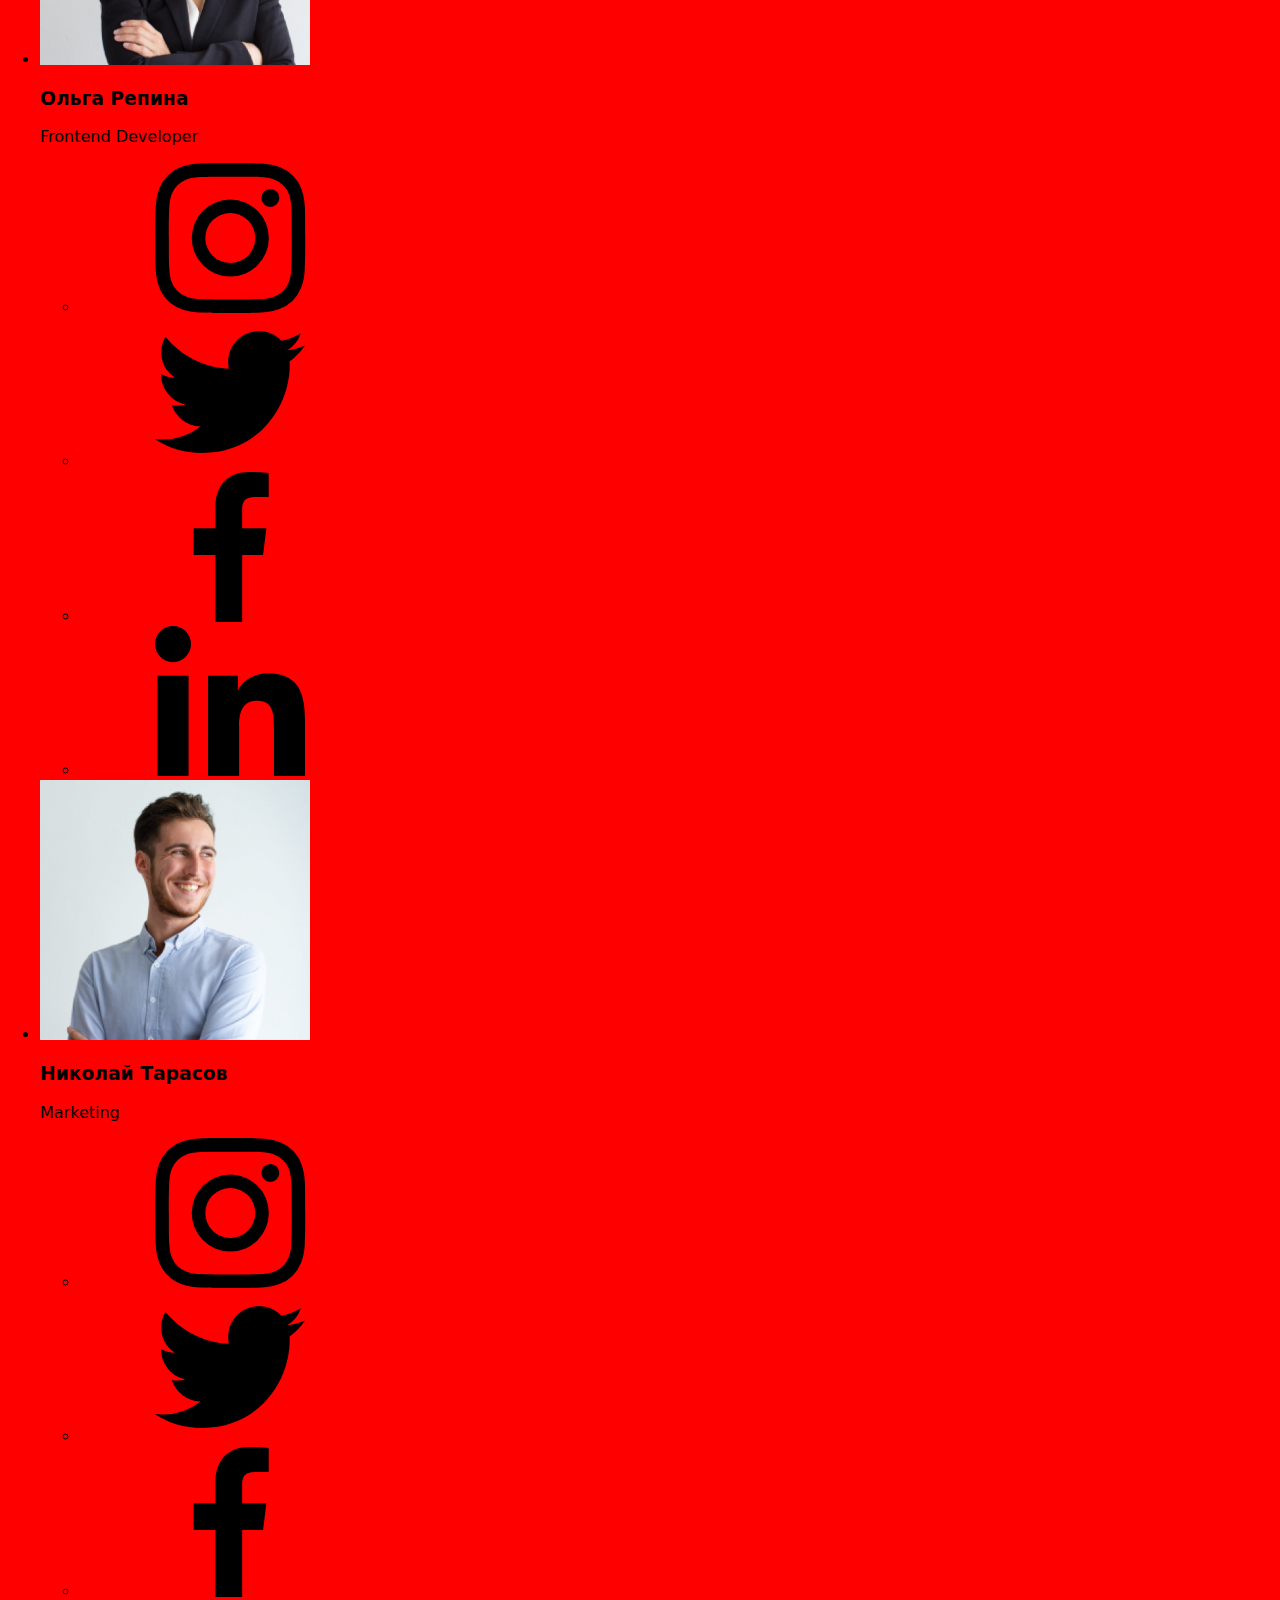
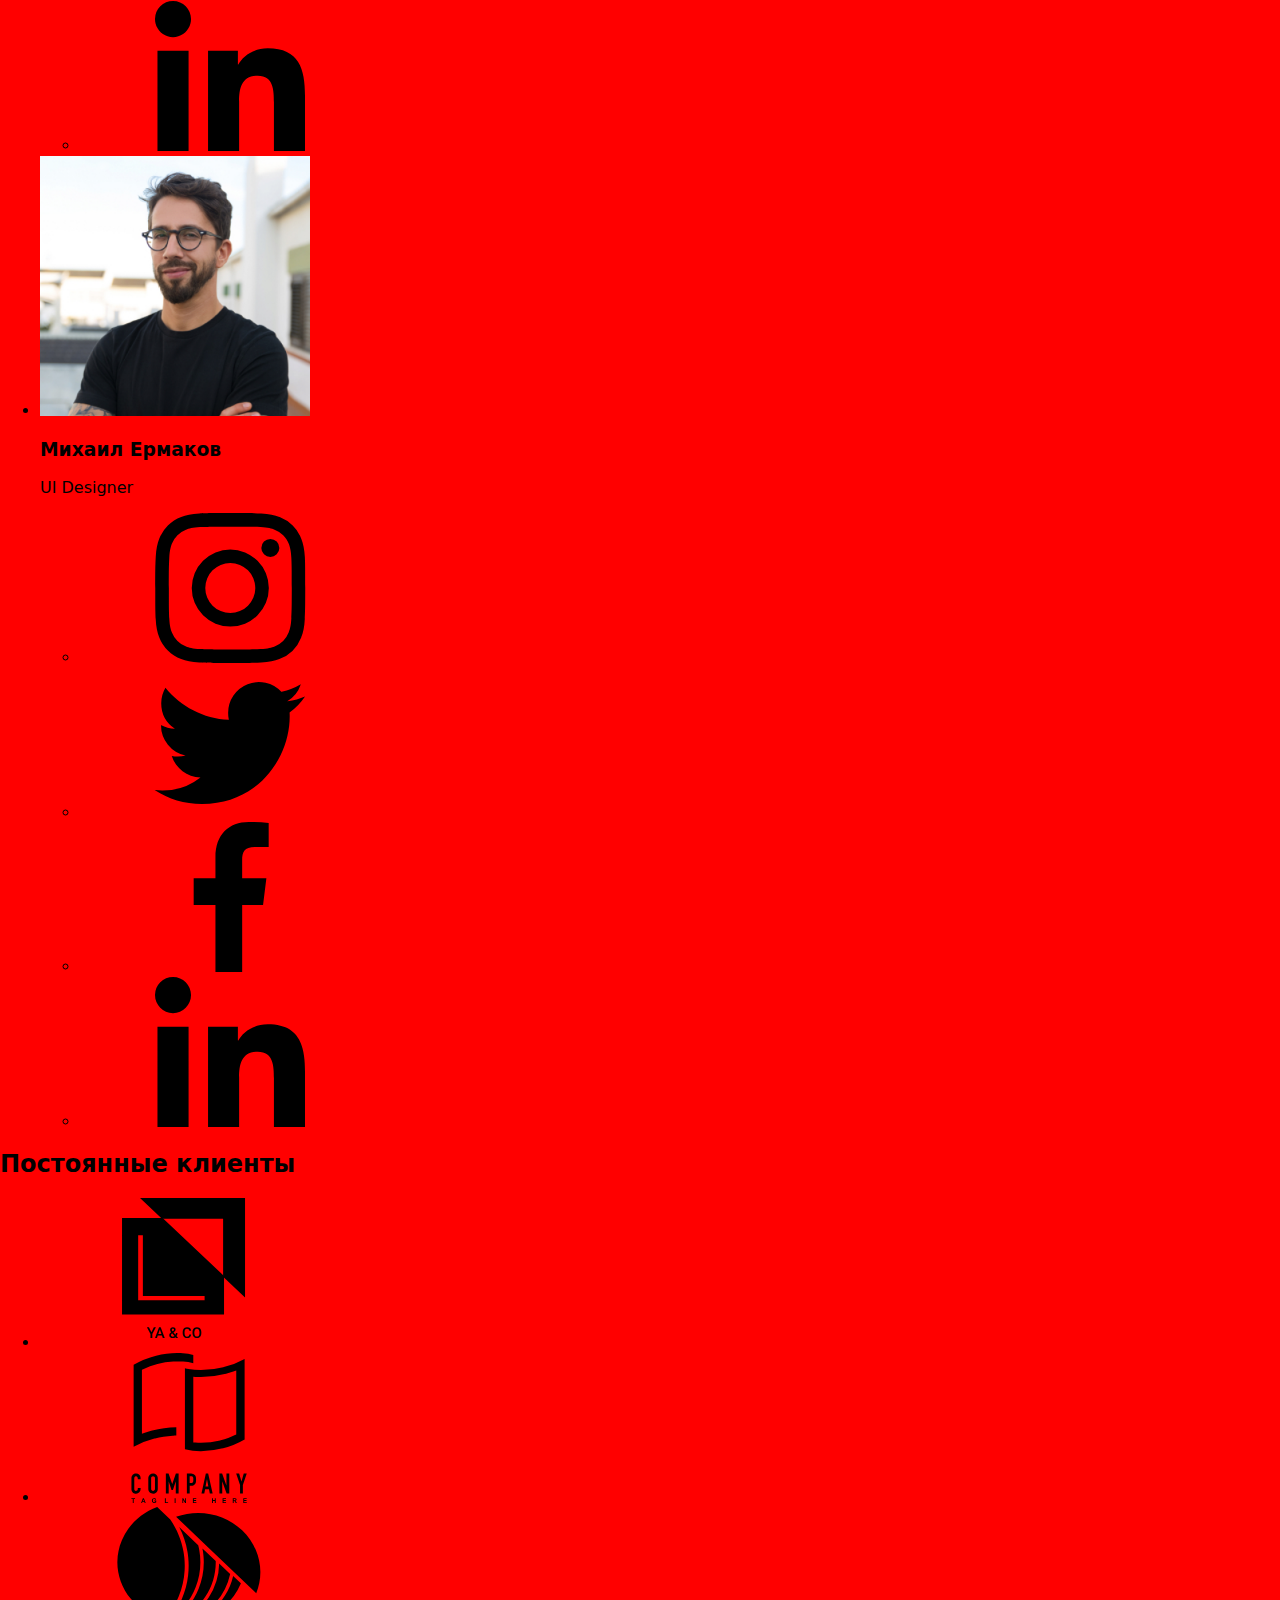
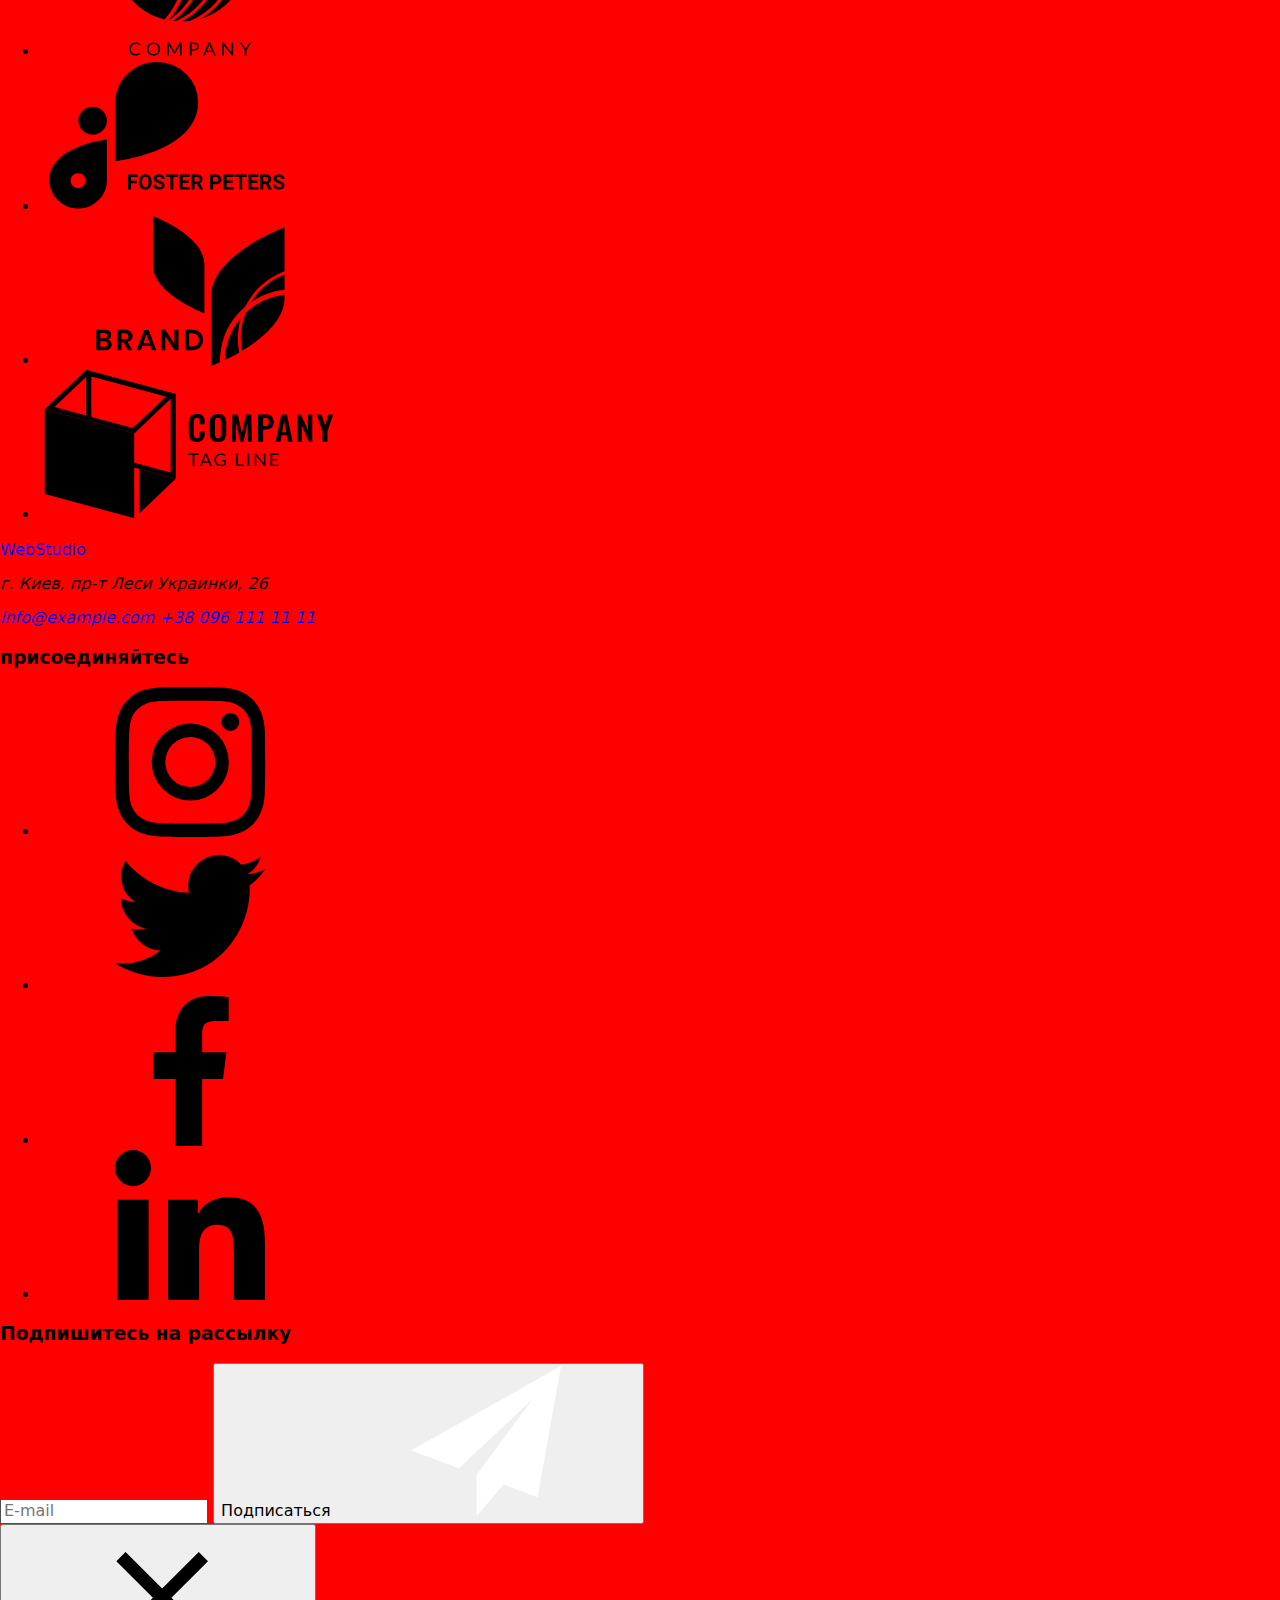
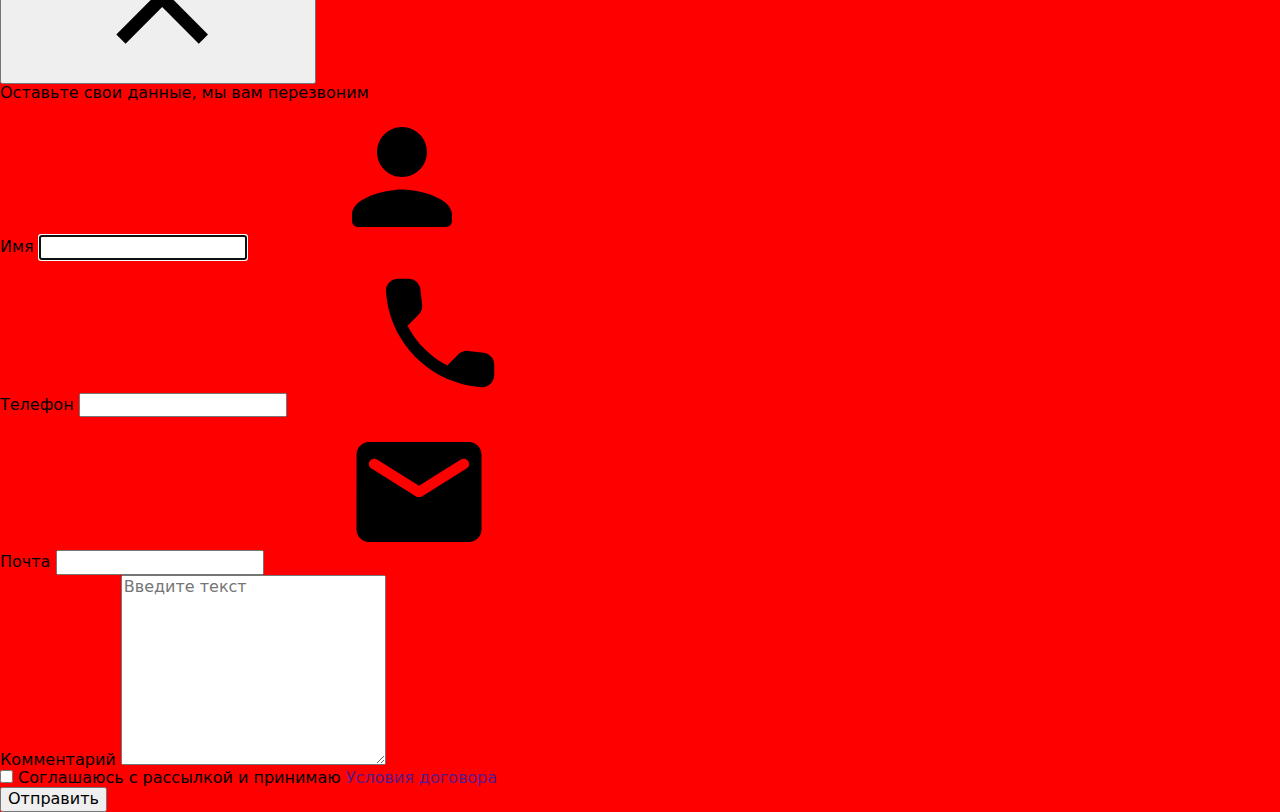
==== commit 60365411: "дз7" ====
--- a/index.html
+++ b/index.html
@@ -12,7 +12,7 @@
       rel="stylesheet"
       href="https://cdnjs.cloudflare.com/ajax/libs/modern-normalize/0.7.0/modern-normalize.min.css"
     />
-    <link rel="stylesheet" href="./css/styles.css" />
+    <link rel="stylesheet" href="./css/styles.min.css" />
   </head>
   <body>
     <header class="border">
--- a/css/styles.min.css
+++ b/css/styles.min.css
@@ -0,0 +1,2 @@
+a{text-decoration:none}a:hover{-webkit-text-decoration:red;text-decoration:red}body{background:red}
+/*# sourceMappingURL=styles.min.css.map */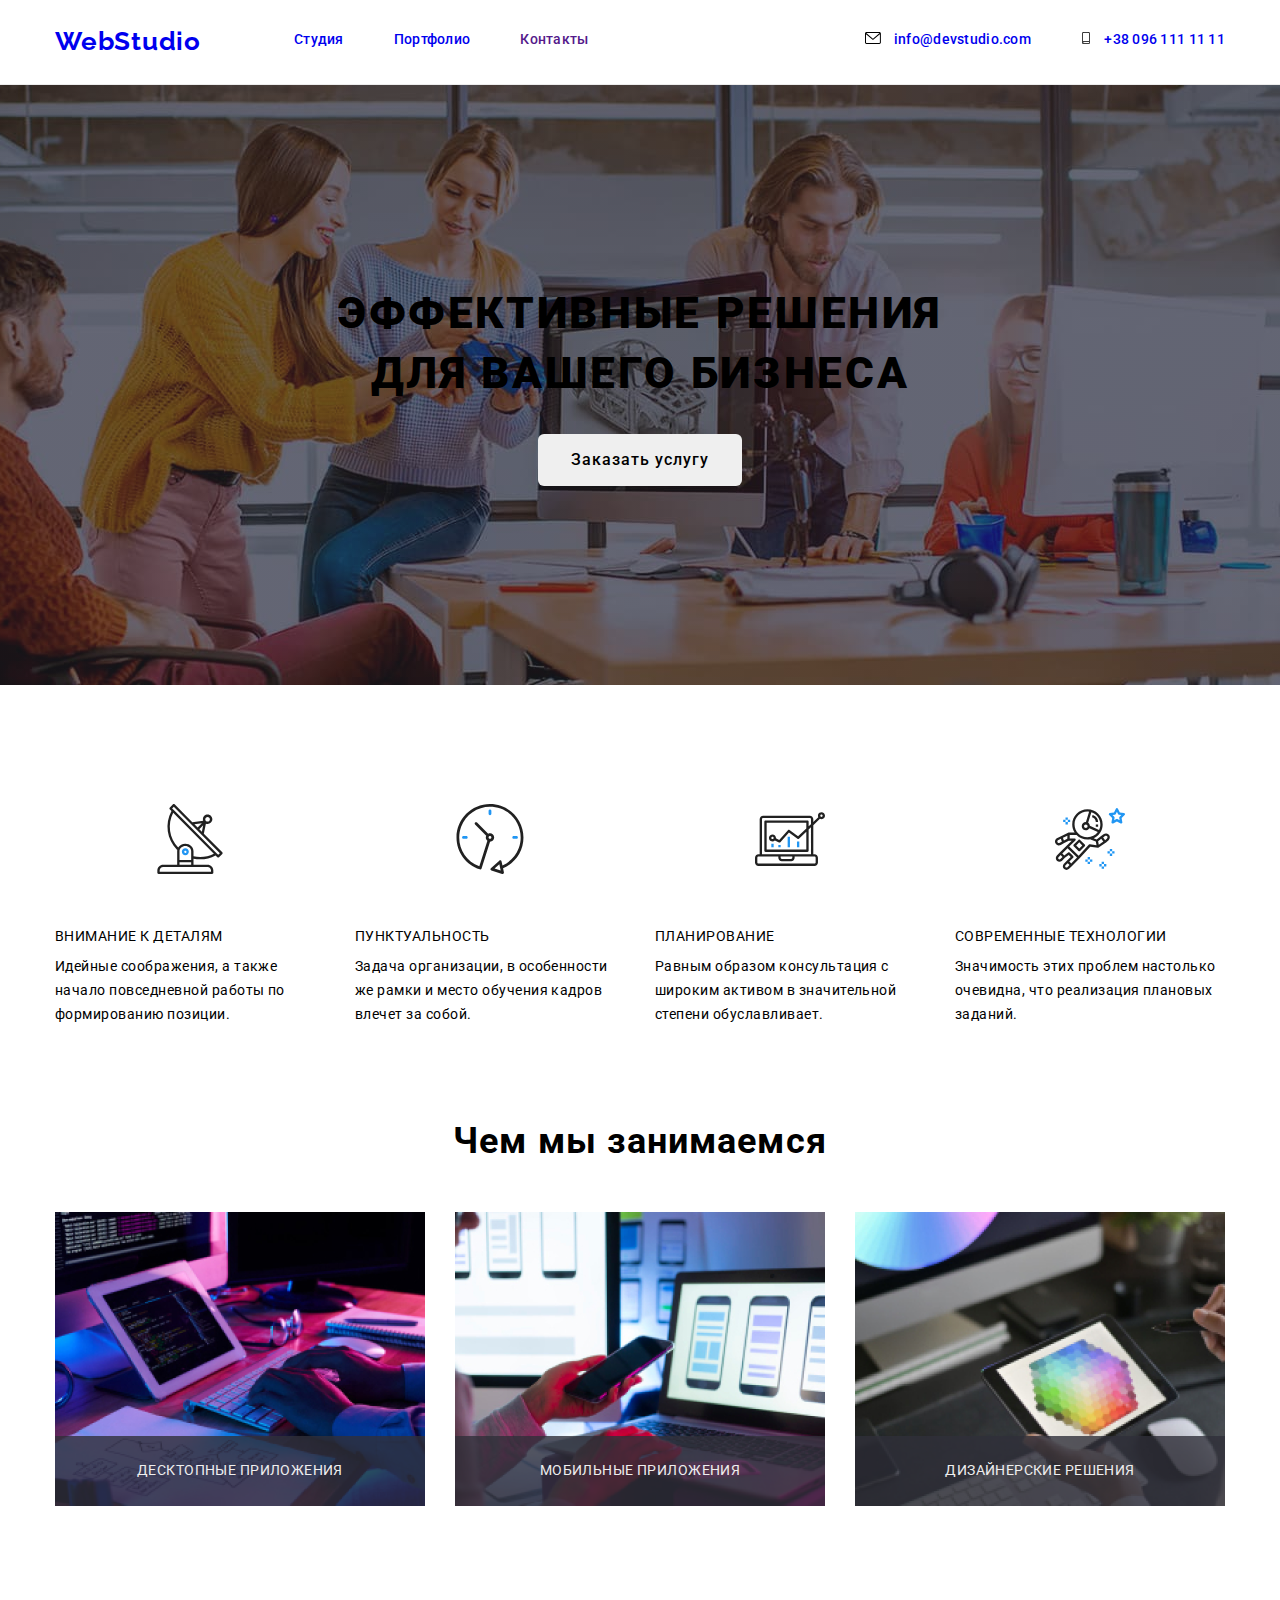
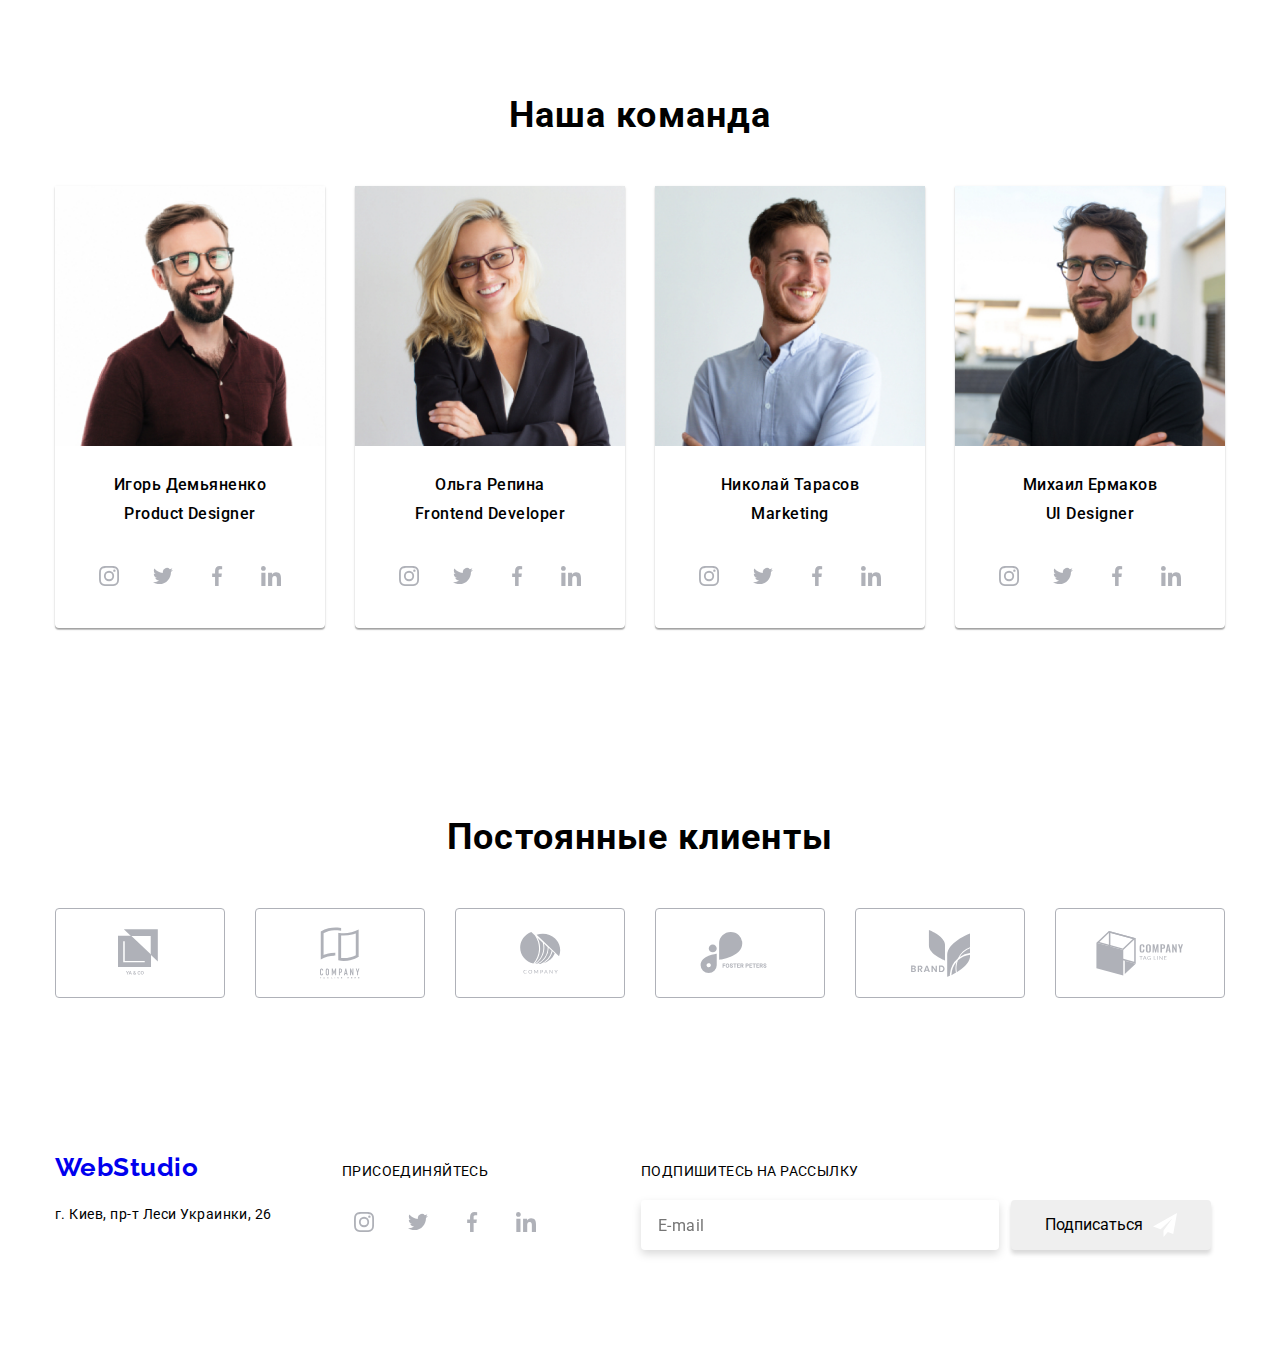
==== commit dcebf922: "дз7" ====
--- a/index.html
+++ b/index.html
@@ -12,7 +12,7 @@
       rel="stylesheet"
       href="https://cdnjs.cloudflare.com/ajax/libs/modern-normalize/0.7.0/modern-normalize.min.css"
     />
-    <link rel="stylesheet" href="./css/styles.min.css" />
+    <link rel="stylesheet" href="./css/styles.css"/>
   </head>
   <body>
     <header class="border">
--- a/css/styles.css
+++ b/css/styles.css
@@ -0,0 +1,1189 @@
+@import'./utils/variables';
+
+/* цвет основного текса  #757575*/
+/* вторичный цвет текста #212121*/
+/* белый #FFFFFF */
+/* акцент #2196F3 */
+
+/* основной фон #ffffff */
+/* вторичный фон #F5F4FA  */
+/* темный фон #2F303A */
+
+
+
+html {
+  box-sizing: border-box;
+}
+
+*,
+*::before,
+*::after {
+  box-sizing: inherit;
+}
+
+body {
+  background-color: $primary-background-color;
+  color: $primary-text-color;
+
+  font-family: Roboto, sans-serif;
+  letter-spacing: 0.03em;
+}
+
+
+
+.container {
+  margin-left: auto;
+  margin-right: auto;
+  width: 1200px;
+  padding-left: 15px;
+  padding-right: 15px;
+}
+.list {
+  padding: 0;
+  margin: 0;
+  list-style: none;
+}
+
+textarea{
+  resize: none;
+}
+
+
+
+h1,
+h2,
+h3,
+h4,
+p {
+  margin-top: 0;
+  margin-bottom: 0;
+}
+
+.link {
+  text-decoration: none;
+  position: relative;
+}
+
+.site-nav .link::after {
+  content: '';
+
+  position: absolute;
+
+  left: 0;
+  bottom: 0;
+
+  width: 100%;
+  height: 5px;
+  border-radius: 2px;
+  background-color: $accent-color;
+
+  opacity: 0;
+  transform: scaleX(0);
+  transition: transform 500ms cubic-bezier(0.4, 0, 0.2, 1),
+    opasity 250ms cubic-bezier(0.4, 0, 0.2, 1);
+}
+
+.site-nav .link:hover::after {
+  opacity: 1;
+  transform: scaleX(1);
+}
+
+.site-nav .line::after {
+  opacity: 1;
+  transform: scaleX(1);
+}
+
+/* modal */
+
+.backdrop {
+  position: fixed;
+  top: 0;
+  left: 0;
+  width: 100%;
+  height: 100%;
+  background-color: rgba(0, 0, 0, 0.2);
+
+  opacity: 1;
+  transition: opacity 250ms cubic-bezier(0.4, 0, 0.2, 1);
+}
+
+.backdrop.is-hidden {
+  opacity: 0;
+  pointer-events: none;
+}
+
+.backdrop.is-hidden .modal {
+  transform: translate(-50%, -50%) scale(1.1);
+}
+
+.modal {
+  position: relative;
+  top: 50%;
+  left: 50%;
+  padding-top: 40px;
+  padding-bottom: 40px;
+
+  width: 528px;
+  height: 581px;
+  background-color: #ffffff;
+
+  box-shadow: 0px 1px 3px rgba(0, 0, 0, 0.12), 0px 1px 1px rgba(0, 0, 0, 0.14),
+    0px 2px 1px rgba(0, 0, 0, 0.2);
+  border-radius: 4px;
+
+  transform: translate(-50%, -50%) scale(1);
+  transition: transform 250ms cubic-bezier(0.4, 0, 0.2, 1);
+}
+
+button:focus {
+  outline: none;
+}
+
+.butclose-icon {
+  position: absolute;
+  top: 8px;
+  right: 8px;
+  display: inline-block;
+  align-items: center;
+
+  width: 30px;
+  height: 30px;
+
+  border-radius: 50%;
+
+  color: #000000;
+  background: #ffffff;
+  border: 1px solid rgba(0, 0, 0, 0.1);
+  cursor: pointer;
+  
+  
+}
+
+.close-icon {
+  position: absolute;
+
+  top: 6px;
+  right: 6px;
+
+  display: inline-block;
+  justify-content: center;
+  align-items: center;
+
+  width: 17px;
+  height: 17px;
+
+
+  color: #000000;
+ 
+
+  transition: fill 250ms cubic-bezier(0.4, 0, 0.2, 1);
+}
+
+.butclose-icon:hover,
+.close-icon:hover {
+  fill: $accent-color;
+}
+
+
+/* form */
+
+form {
+  position: relative;
+  width: 100%;
+  
+  margin-left: auto;
+  margin-right: auto;
+  padding-right: 40px;
+  padding-left: 40px;
+
+}
+
+
+.form-button{
+  position: absolute;
+  
+  top: 120%;
+  left: 30%;
+  width: 200px;
+  height: 50px;
+
+  background-color: $accent-color;
+  color: $white-color;
+
+  box-shadow: 0px 4px 4px rgba(0, 0, 0, 0.15);
+  border-radius: 4px;
+
+  cursor: pointer;
+}
+
+
+.data {
+  
+  width: 448px;
+height: 23px;
+
+font-family: Roboto;
+font-style: normal;
+font-weight: bold;
+font-size: 20px;
+line-height: 1.15;
+text-align: center;
+letter-spacing: 0.03em;
+
+color: #212121;
+}
+
+.form-field {
+  position: relative;
+  display: flex;
+  flex-direction: column;
+  
+}
+
+.form-label{
+  margin-top: 12px;
+  margin-bottom: 4px;
+
+  width: 25px;
+  height: 14px;
+  font-family: Roboto;
+  font-style: normal;
+  font-weight: 400px;
+  font-size: 12px;
+  line-height: 1.17;
+
+  letter-spacing: 0.01em;
+
+  color: #757575;
+}
+
+.form-input{
+  padding-left: 40px;
+  width: 448px;
+  height: 40px;
+  outline:none;
+
+  border: 1px solid rgba(33, 33, 33, 0.2);
+  box-sizing: border-box;
+  border-radius: 4px;
+}
+
+.form-input:focus{
+  border-color: $accent-color;
+}
+
+
+.form-input:focus ~ .icon-form{
+  fill: $accent-color;
+}
+
+
+
+.icon-form{
+  position: absolute;
+  
+  top: 70%;
+  left: 12px;
+  transform: translateY(-50%);
+  display: inline-block;
+  width: 18px;
+  height: 18px;
+  color: #212121;
+}
+
+
+
+.form-textarea{
+  width: 448px;
+  height: 120px;
+
+  border: 1px solid rgba(33, 33, 33, 0.2);
+  box-sizing: border-box;
+  border-radius: 4px;
+}
+
+
+
+textarea::placeholder{
+  padding: 12px 16px;
+  font-family: Roboto;
+  font-style: normal;
+  font-weight: normal;
+  font-size: 12px;
+  line-height: 1.17;
+  letter-spacing: 0.01em;
+  
+  color: rgba(117, 117, 117, 0.5);
+}
+
+.checkbox-input{
+ 
+  position: absolute;
+  width: 1px;
+  height: 1px;
+  margin: -1px;
+  border: 0;
+  padding: 0;
+  clip: rect(0 0 0 0);
+  overflow: hidden;
+}
+
+.checkbox{
+  
+  margin-top: 20px;
+ 
+}
+
+.checkbox-label {
+  position: absolute;
+  display: flex;
+  align-items: center;
+width: 100%;
+height: 24px;
+
+font-family: Roboto;
+font-style: normal;
+font-weight: 250;
+font-size: 14px;
+line-height: 1.7;
+
+letter-spacing: 0.03em;
+
+color: #757575;
+}
+
+
+.checkbox-icon{
+  display: inline-block;
+  align-items: center;
+  
+  width: 16px;
+  height: 16px;
+
+  margin-right: 8px;
+
+  border: 2px solid black;
+  border-radius: 2px;
+
+}
+
+
+.checkbox-input:checked + .checkbox-icon{
+  border-color: $accent-color;
+  background-color: $accent-color;
+  background-image: url(../img/icons/icon-check.svg);
+  background-size: contain;
+  background-origin: border-box;
+}
+
+
+.contract{
+  color: $accent-color;
+}
+
+
+/* logo */
+
+.border {
+  border-bottom: 1px solid #ececec;
+}
+
+.logo {
+  color: $title-text-color;
+
+  font-family: Raleway;
+  font-style: normal;
+  font-weight: bold;
+  font-size: 26px;
+  line-height: 1.2;
+
+  letter-spacing: 0.03em;
+}
+
+.logo-header {
+  color: $accent-color;
+
+  font-family: Raleway;
+}
+
+/* site-nav */
+
+.main-nav {
+  display: flex;
+  align-items: center;
+}
+
+.site-nav {
+  display: flex;
+  margin-left: 93px;
+}
+.auth-nav {
+  display: flex;
+  margin-left: auto;
+}
+
+.header-contacts {
+  display: block;
+  padding-top: 32px;
+  padding-bottom: 32px;
+}
+
+.site-nav .item + .item,
+.auth-nav .item-contacts + .item-contacts {
+  margin-left: 50px;
+}
+
+.item-contacts{
+  align-items: center;
+}
+
+.item-contacts:hover {
+  fill: $accent-color;
+}
+
+.envelope {
+  margin-right: 10px;
+  
+  width: 16px;
+  height: 12px;
+  fill: var(--secondary-text-color);
+}
+
+.smartphone {
+  display: inline-block;
+  align-items: center;
+  margin-right: 10px;
+  
+  width: 10px;
+  height: 12px;
+
+  fill: var(--secondary-text-color);
+}
+
+
+.site-nav .link,
+.auth-nav .link {
+  display: inline-block;
+  align-items: center;
+  padding-top: 32px;
+  padding-bottom: 36px;
+
+  color: $title-text-color;
+
+  font-weight: 500;
+  font-size: 14px;
+  line-height: 1.14;
+  letter-spacing: 0.02em;
+
+  transition: color 250ms cubic-bezier(0.4, 0, 0.2, 1);
+}
+
+.site-nav .link:hover,
+.site-nav .link:focus {
+  color: $accent-color;
+}
+
+.site-nav .link.current {
+  color: $accent-color;
+}
+
+.auth-nav .link:hover,
+.auth-nav .link:focus {
+  color: $accent-color;
+}
+
+/* hero */
+
+.hero {
+  display: flex;
+  flex-direction: column;
+  justify-content: center;
+  align-items: center;
+  max-width: 1600px;
+  min-height: 600px;
+  margin-left: auto;
+  margin-right: auto;
+  background-color: $dark-background-color;
+  background-image: linear-gradient(
+      to right,
+      rgba(47, 48, 58, 0.4),
+      rgba(47, 48, 58, 0.4)
+    ),
+    url('../img/header.jpg');
+  background-repeat: no-repeat;
+  background-size: cover;
+  background-position: center;
+}
+
+.hero-baner {
+  display: block;
+  text-align: center;
+}
+
+.hero-title {
+  margin-bottom: 30px;
+  color: $white-color;
+
+  font-weight: 900;
+  font-size: 44px;
+  line-height: 1.36;
+
+  text-align: center;
+  letter-spacing: 0.06em;
+  text-transform: uppercase;
+}
+
+/* section */
+
+.section-advantage {
+  padding-top: 94px;
+  padding-bottom: 94px;
+}
+
+.advantages {
+  display: flex;
+  flex-wrap: wrap;
+}
+
+.advantage-item {
+  width: calc((100% - 90px) / 4);
+  margin-right: 30px;
+}
+
+.advantage-item:nth-child(4n) {
+  margin-right: 0;
+}
+
+.advantage-item::before {
+  display: block;
+  content: '';
+  width: 270px;
+  height: 120px;
+  margin-top: 0;
+  margin-bottom: 30px;
+
+  background-size: contain;
+  background-size: 70px;
+  background-repeat: no-repeat;
+  background-position: center;
+  background-color: $secondary-background-color;
+  border-radius: 4px;
+}
+
+.advantage-item:nth-child(1)::before {
+  background-image: url(../img/antenna.svg);
+}
+
+.advantage-item:nth-child(2)::before {
+  background-image: url(../img/clock.svg);
+}
+
+.advantage-item:nth-child(3)::before {
+  background-image: url(../img/diagram.svg);
+}
+
+.advantage-item:nth-child(4)::before {
+  background-image: url(../img/astronaut.svg);
+}
+
+.section-title {
+  margin-top: 0;
+  margin-bottom: 10px;
+
+  color: $title-text-color;
+  font-weight: 400;
+  font-size: 14px;
+  line-height: 1.14;
+}
+
+.section-doing {
+  padding-top: 0;
+  padding-bottom: 94px;
+}
+
+img {
+  display: block;
+  max-width: 100%;
+  height: auto;
+}
+
+.section-doing .section-heading {
+  margin-top: 0;
+  margin-bottom: 50px;
+  color: $title-text-color;
+  font-weight: 700;
+  font-size: 36px;
+  line-height: 1, 2;
+  text-align: center;
+}
+
+.flex {
+  display: flex;
+  flex-wrap: wrap;
+}
+
+.flex-item {
+  position: relative;
+  width: 370;
+  margin-right: 30px;
+}
+
+.flex-item:nth-child(3n) {
+  margin-right: 0;
+}
+
+.img-thumb {
+  display: flex;
+  justify-content: center;
+  align-items: center;
+  position: absolute;
+  content: '';
+  width: 100%;
+  height: 24%;
+  bottom: 0;
+  left: 0;
+  background-color: rgba(47, 48, 58, 0.8);
+  
+  opacity: 1;
+}
+
+.p-thumb {
+
+  font-family: Roboto;
+  font-style: normal;
+  font-weight: 400;
+  font-size: 14px;
+  line-height: 1.14;
+  text-align: center;
+  letter-spacing: 0.03em;
+  text-transform: uppercase;
+
+  color: #eeeeee;
+}
+
+.section-group .section-heading {
+  margin-top: 0;
+  margin-bottom: 50px;
+  color: $title-text-color;
+  font-weight: 700;
+  font-size: 36px;
+  line-height: 1, 2;
+  text-align: center;
+}
+
+.flex-group {
+  background-color: $white-color;
+  width: 270;
+  margin-right: 30px;
+
+  box-shadow: 0px 1px 3px rgba(0, 0, 0, 0.12), 0px 1px 1px rgba(0, 0, 0, 0.14),
+    0px 2px 1px rgba(0, 0, 0, 0.2);
+  border-radius: 0px 0px 4px 4px;
+}
+
+.flex-group:nth-child(4n) {
+  margin-right: 0;
+}
+
+.section-group {
+  padding-top: 94px;
+  padding-bottom: 94px;
+  background-color: $secondary-background-color;
+}
+
+.section-item {
+  margin-top: 30px;
+  margin-bottom: 0;
+
+  text-align: center;
+
+  color: $title-text-color;
+  font-weight: 500;
+  font-size: 16px;
+  line-height: 1.18;
+}
+
+.direction {
+  margin-top: 10px;
+  margin-bottom: 30px;
+
+  text-align: center;
+
+  color: $primary-text-color;
+  font-weight: 500;
+  font-size: 16px;
+  line-height: 1.18;
+}
+
+.section-paragraph {
+  color: $primary-text-color;
+  font-weight: 400;
+  font-size: 14px;
+  line-height: 1.7;
+}
+
+/* clients */
+
+.section-clients {
+  padding-top: 94px;
+  padding-bottom: 94px;
+}
+
+.section-heading {
+  margin-top: 0;
+  margin-bottom: 50px;
+  font-family: Roboto;
+  font-style: normal;
+  font-weight: bold;
+  font-size: 36px;
+  line-height: 42px;
+  text-align: center;
+  letter-spacing: 0.03em;
+  color: $title-text-color;
+}
+
+.client-list {
+  display: flex;
+  justify-content: center;
+  align-items: center;
+}
+.company-item {
+  margin-right: 30px;
+}
+
+
+.company-item:last-child {
+  margin-right: 0;
+}
+.company-link {
+  display: inline-flex;
+  justify-content: center;
+  align-items: center;
+  width: 170px;
+  height: 90px;
+  border: 1px solid #afb1b8;
+  box-sizing: border-box;
+  border-radius: 4px;
+  fill: #afb1b8;
+
+  transition: border 250ms cubic-bezier(0.4, 0, 0.2, 1),
+    border 250ms cubic-bezier(0.4, 0, 0.2, 1);
+}
+.company-link.client-icon:hover {
+  fill: $accent-color;
+  border: 1px solid $accent-color;
+}
+.client1 {
+  width: 44px;
+  height: 49px;
+}
+.client2 {
+  width: 40px;
+  height: 52px;
+}
+.client3 {
+  width: 41px;
+  height: 42px;
+}
+.client4 {
+  width: 80px;
+  height: 42px;
+}
+.client5 {
+  width: 59px;
+  height: 47px;
+}
+.client6 {
+  width: 88px;
+  height: 45px;
+}
+
+/* icon */
+
+.social-icon-list {
+  display: flex;
+  justify-content: center;
+  align-items: center;
+  
+   margin-bottom: 30px; 
+}
+
+
+.social-icon-item:not(:last-child) {
+  margin-right: 10px;
+}
+.social-icon-link {
+  display: flex;
+  justify-content: center;
+  align-items: center;
+  width: 44px;
+  height: 44px;
+  fill: #afb1b8;
+  border-radius: 50%;
+
+  transition: background-color 250ms cubic-bezier(0.4, 0, 0.2, 1),
+  fill 250ms cubic-bezier(0.4, 0, 0.2, 1);
+}
+
+.social-icon-link:hover,
+.social-icon-link:focus {
+  fill: #ffffff;
+  background-color: $accent-color;
+}
+
+
+
+.social-icon-link:hover,
+.social-icon-link:focus  {
+  fill: $white-color;
+}
+
+.social-icon {
+  width: 20px;
+  height: 20px;
+}
+
+/* button */
+button {
+  display: inline-block;
+ 
+  border: 1px solid transparent;
+  text-align: center;
+}
+
+.button-primary {
+  display: inline-block;
+
+  min-width: 73px;
+  border-radius: 6px;
+  padding: 10px 32px;
+
+  background-color: $accent-color;
+  color: $white-color;
+
+  font-weight: 500;
+  font-size: 16px;
+  line-height: 1.9;
+
+  text-align: center;
+  letter-spacing: 0.06em;
+
+  cursor: pointer;
+}
+
+/* footer */
+.info {
+  background-color: $dark-background-color;
+} 
+
+.footer-block {
+ 
+  display: flex;
+  align-items: baseline;
+  padding: 60px 15px;
+}
+
+address {
+  font-style: normal;
+  margin-top: 20px;
+}
+
+.address-block{
+  margin-right: 70px;
+}
+
+.footer-data {
+  display: block;
+  margin-top: 9px;
+  margin-bottom: 0;
+  text-decoration: none;
+  color: rgba(255, 255, 255, 0.6);
+  font-weight: 400;
+  font-size: 14px;
+  line-height: 1.7;
+  transition: color 250ms cubic-bezier(0.4, 0, 0.2, 1);
+}
+
+
+.footer-data:hover,
+.footer-data:focus {
+    color: $accent-color;
+}
+
+.logo-footer {
+  color: $white-color;
+  font-family: Raleway;
+  font-style: normal;
+  font-weight: bold;
+  font-size: 26px;
+  line-height: 1.2;
+}
+
+.footer-address {
+  
+  color: $white-color;
+  font-weight: 400;
+  font-size: 14px;
+  line-height: 1.7;
+}
+
+.footer-social-block{
+  margin-right: 93px;
+}
+
+
+.social {
+  
+  margin: 0;
+  margin-bottom: 20px;
+  width: 100%;
+  font-family: Roboto;
+  font-style: normal;
+  font-weight: 400;
+  font-size: 14px;
+  line-height: 1.14;
+  letter-spacing: 0.03em;
+  text-transform: uppercase;
+  color: $white-color;
+}
+
+.footer-icon {
+  fill: $white-color;
+  background-color: rgba(255, 255, 255, 0.1);
+}
+
+.footer-social-block .social-icon-list{
+  margin-bottom: 0;
+}
+
+/* form-footer */
+
+.footer-form{
+  position: relative;
+  display: flex;
+  padding-left: 0;
+  padding-right: 0;
+}
+
+
+.footer-input{
+    width: 358px;
+    height: 50px;
+    /* margin-right: 12px; */
+    padding-left: 16px;
+    padding-top: 15px;
+    padding-bottom: 15px;
+    border: 1px solid rgba(255, 255, 255, 0.3);
+    box-sizing: border-box;
+    filter: drop-shadow(0px 4px 4px rgba(0, 0, 0, 0.15));
+    border-radius: 4px;
+    color: rgba(255, 255, 255, 0.6);
+    background-color: $dark-background-color;
+}
+ 
+
+input::placeholder{
+ 
+  width: 47px;
+  height: 20px;
+
+font-family: Roboto;
+font-style: normal;
+font-weight: normal;
+font-size: 16px;
+line-height: 20px;
+
+display: flex;
+align-items: center;
+letter-spacing: 0.03em;
+
+color: #FFFFFF 60 %;
+}
+
+
+.icon-send{
+  margin-left: 10px;
+
+  width: 24px;
+  height: 24px;
+}
+
+.footer-form .form-button{
+    position: absolute;
+    display: flex;
+    justify-content: center;
+    align-items: center;
+    text-align: center;
+
+    
+    top: 0;
+
+    left: 100%;
+
+    margin-left: 12px;
+   
+    width: 200px;
+    height: 50px;
+    padding: 10px 28px;
+    cursor: pointer;
+    transform: translateX(0%);
+}
+
+
+
+
+
+/* css portfolio */
+
+.heder-portfolio {
+  font-size: 0;
+}
+
+.button-flex .button-item:not(:last-child) {
+  margin-right: 8px;
+}
+
+.button-secondary {
+  display: inline-block;
+  min-width: 73px;
+  
+  height: 38px;
+  padding: 6px 22px;
+
+  background-color: $secondary-background-color;
+  color: $title-text-color;
+  text-decoration: none;
+  border-radius: 4px;
+  border: none;
+  font-family: Roboto;
+  font-style: normal;
+  font-weight: 500;
+  font-size: 16px;
+  line-height: 1.6;
+  letter-spacing: 0.03em;
+  text-align: center;
+
+  transition: color 250ms cubic-bezier(0.4, 0, 0.2, 1),
+  background-color 250ms cubic-bezier(0.4, 0, 0.2, 1);
+  cursor: pointer;
+}
+
+.button-secondary:hover,
+.button-secondary:focus {
+  background-color: $accent-color;
+  color: $white-color;
+}
+
+.button-flex {
+  display: flex;
+  justify-content: center;
+  margin-top: 94px;
+  margin-bottom: 34px;
+}
+
+.section-button {
+  padding-bottom: 94px;
+}
+
+.cards {
+  display: flex;
+  flex-wrap: wrap;
+}
+
+.inscription {
+  padding: 24px 20px;
+  margin-top: 20px;
+  margin-bottom: 4px;
+}
+
+/* product */
+
+.product {
+ 
+  position: relative;
+  overflow: hidden;
+}
+
+
+.product-overlay {
+  
+  position: absolute;
+  
+  top: 0;
+  left: 0;
+
+  width: 100%;
+  height: 100%;
+  background-color: rgba(33, 150, 243, 0.9);;
+  padding: 63px 24px;
+
+  transform: translateY(100%);
+  transition: transform 250ms cubic-bezier(0.4, 0, 0.2, 1);
+}
+
+.flex-element:hover .product-overlay {
+  transform: translateY(0%);
+}
+
+.product-actions {
+  
+  height: 100%;
+
+  font-family: Roboto;
+  font-style: normal;
+  font-weight: 400;
+  font-size: 18px;
+  line-height: 28px;
+
+  letter-spacing: 0.03em;
+
+  color: #ffffff;
+}
+
+.cards-title {
+  margin-top: 0;
+  margin-bottom: 4px;
+  color: $title-text-color;
+  font-family: Roboto;
+  font-style: normal;
+  font-weight: 400;
+
+  font-size: 18px;
+  line-height: 2;
+}
+
+.cards-paragraph {
+  font-weight: 400;
+  font-size: 16px;
+  line-height: 1.9;
+  color: $primary-text-color;
+}
+
+/* calc(100%-количество марджинов в строке*значение марджина/количество элементов в строке) */
+
+.flex-element {
+
+  margin-right: 30px;
+  margin-bottom: 30px;
+
+  width: 370px;
+  min-height: 404px;
+
+  border: 1px solid #eeeeee;
+  background-color: #ffffff;
+  }
+
+ 
+.flex-element:hover,
+.flex-element:focus {
+  box-shadow: 0px 1px 1px rgba(0, 0, 0, 0.12), 0px 4px 4px rgba(0, 0, 0, 0.06),
+    1px 4px 6px rgba(0, 0, 0, 0.16);
+}
+
+.flex-element:nth-child(3n) {
+  margin-right: 0;
+}
+
+.cards .flex-element:nth-last-child(-n + 3) {
+  margin-bottom: 0;
+}
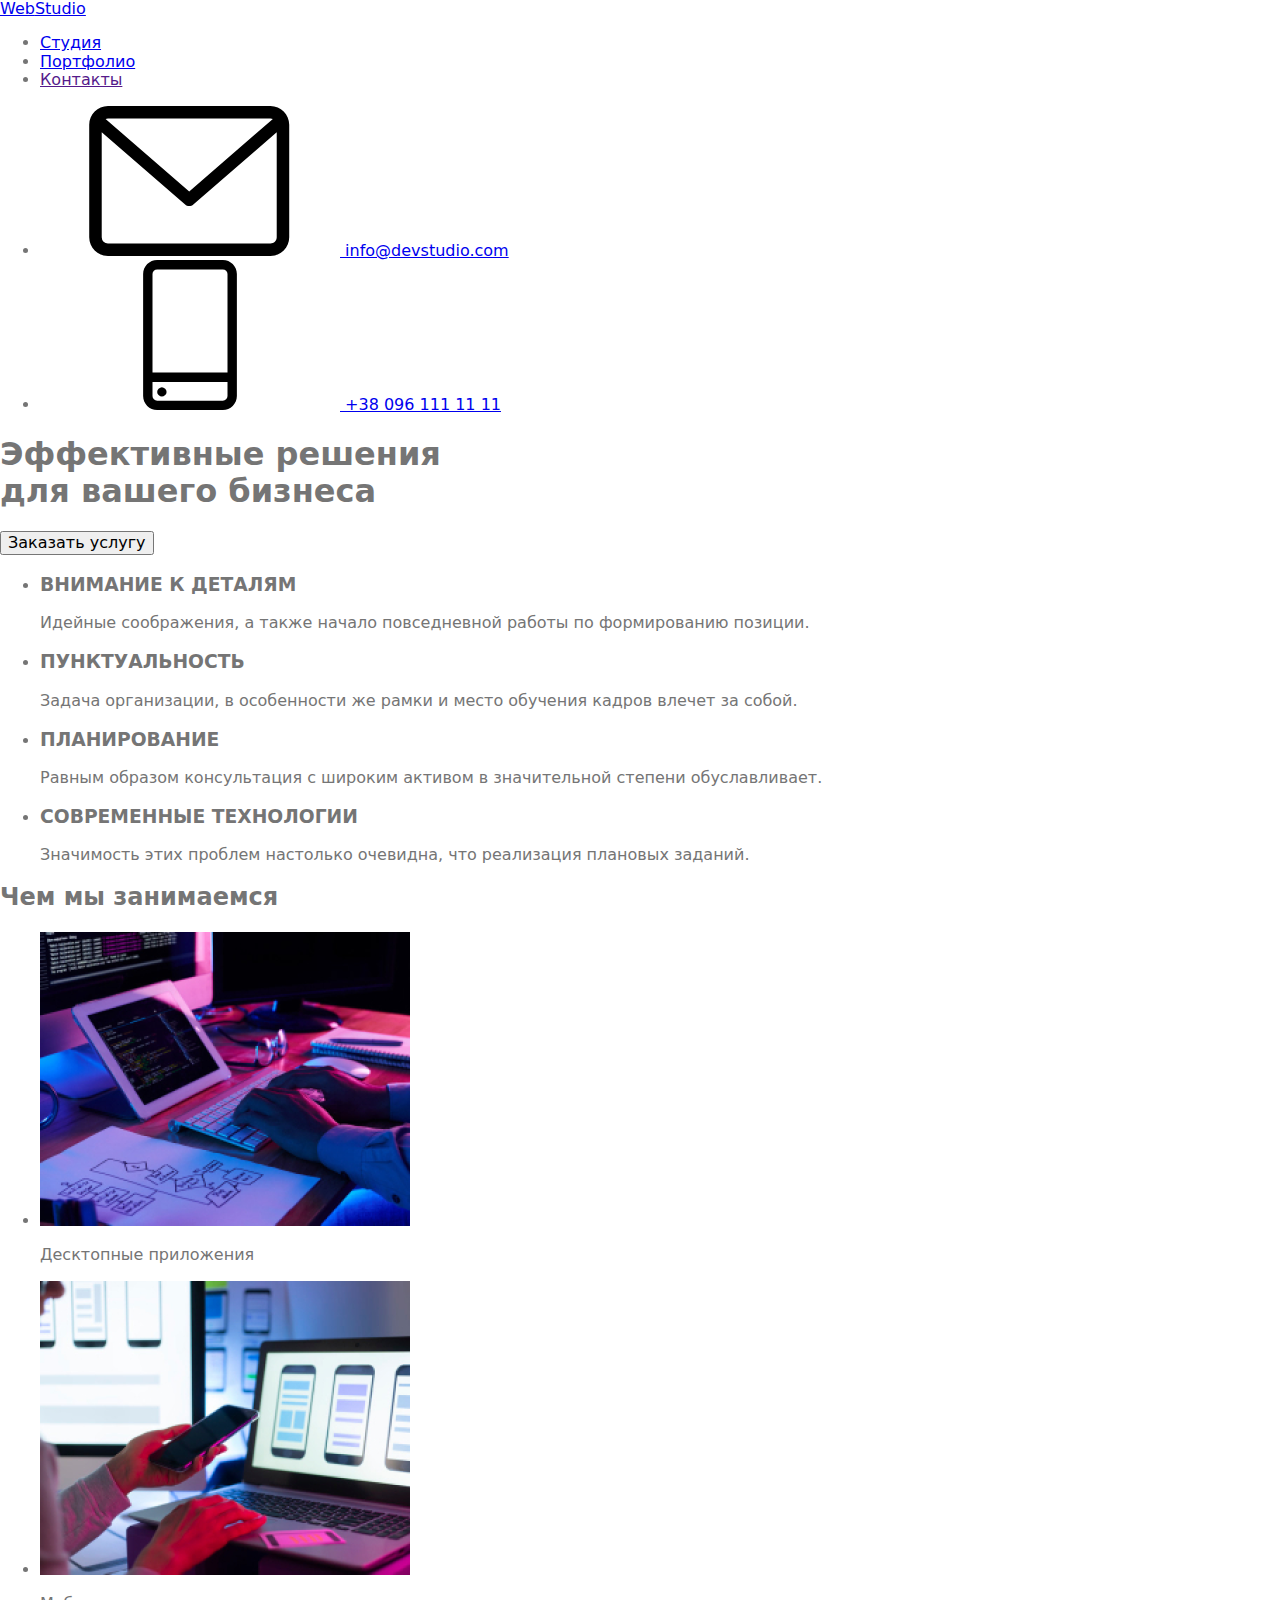
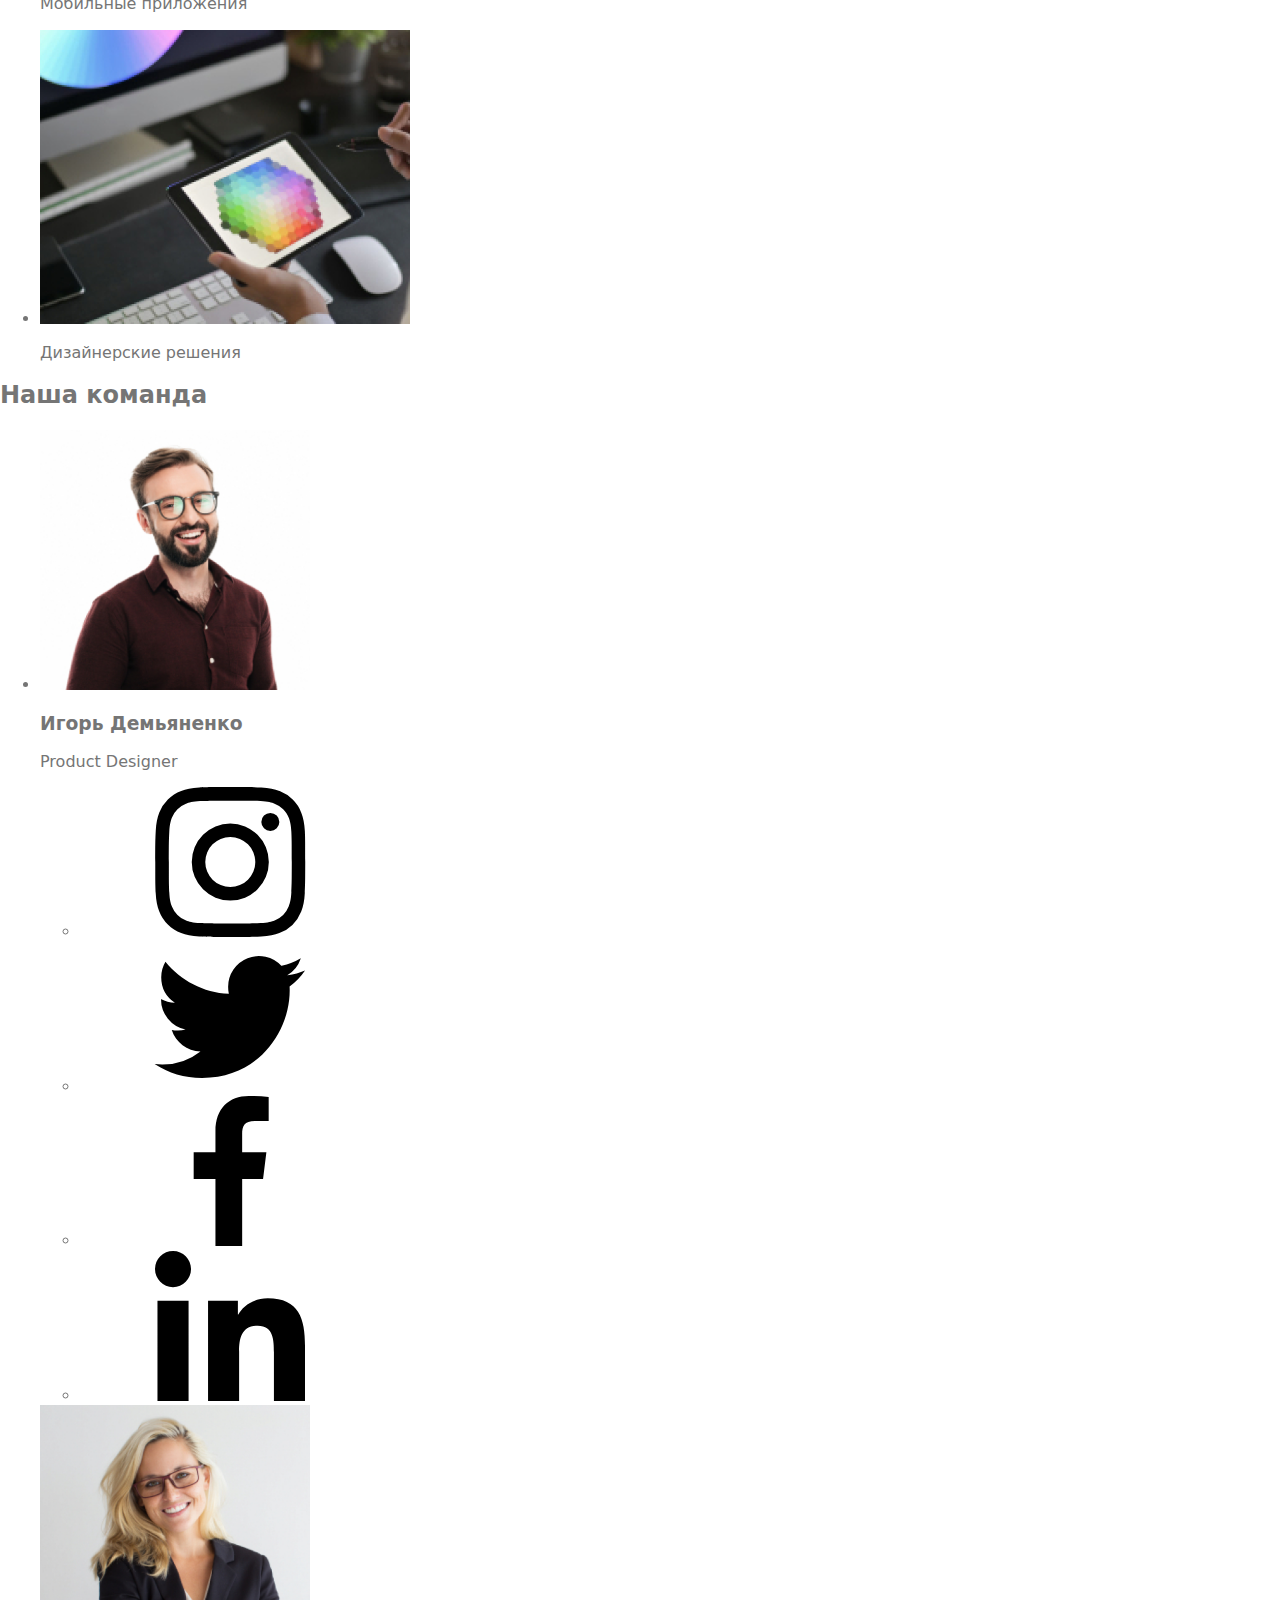
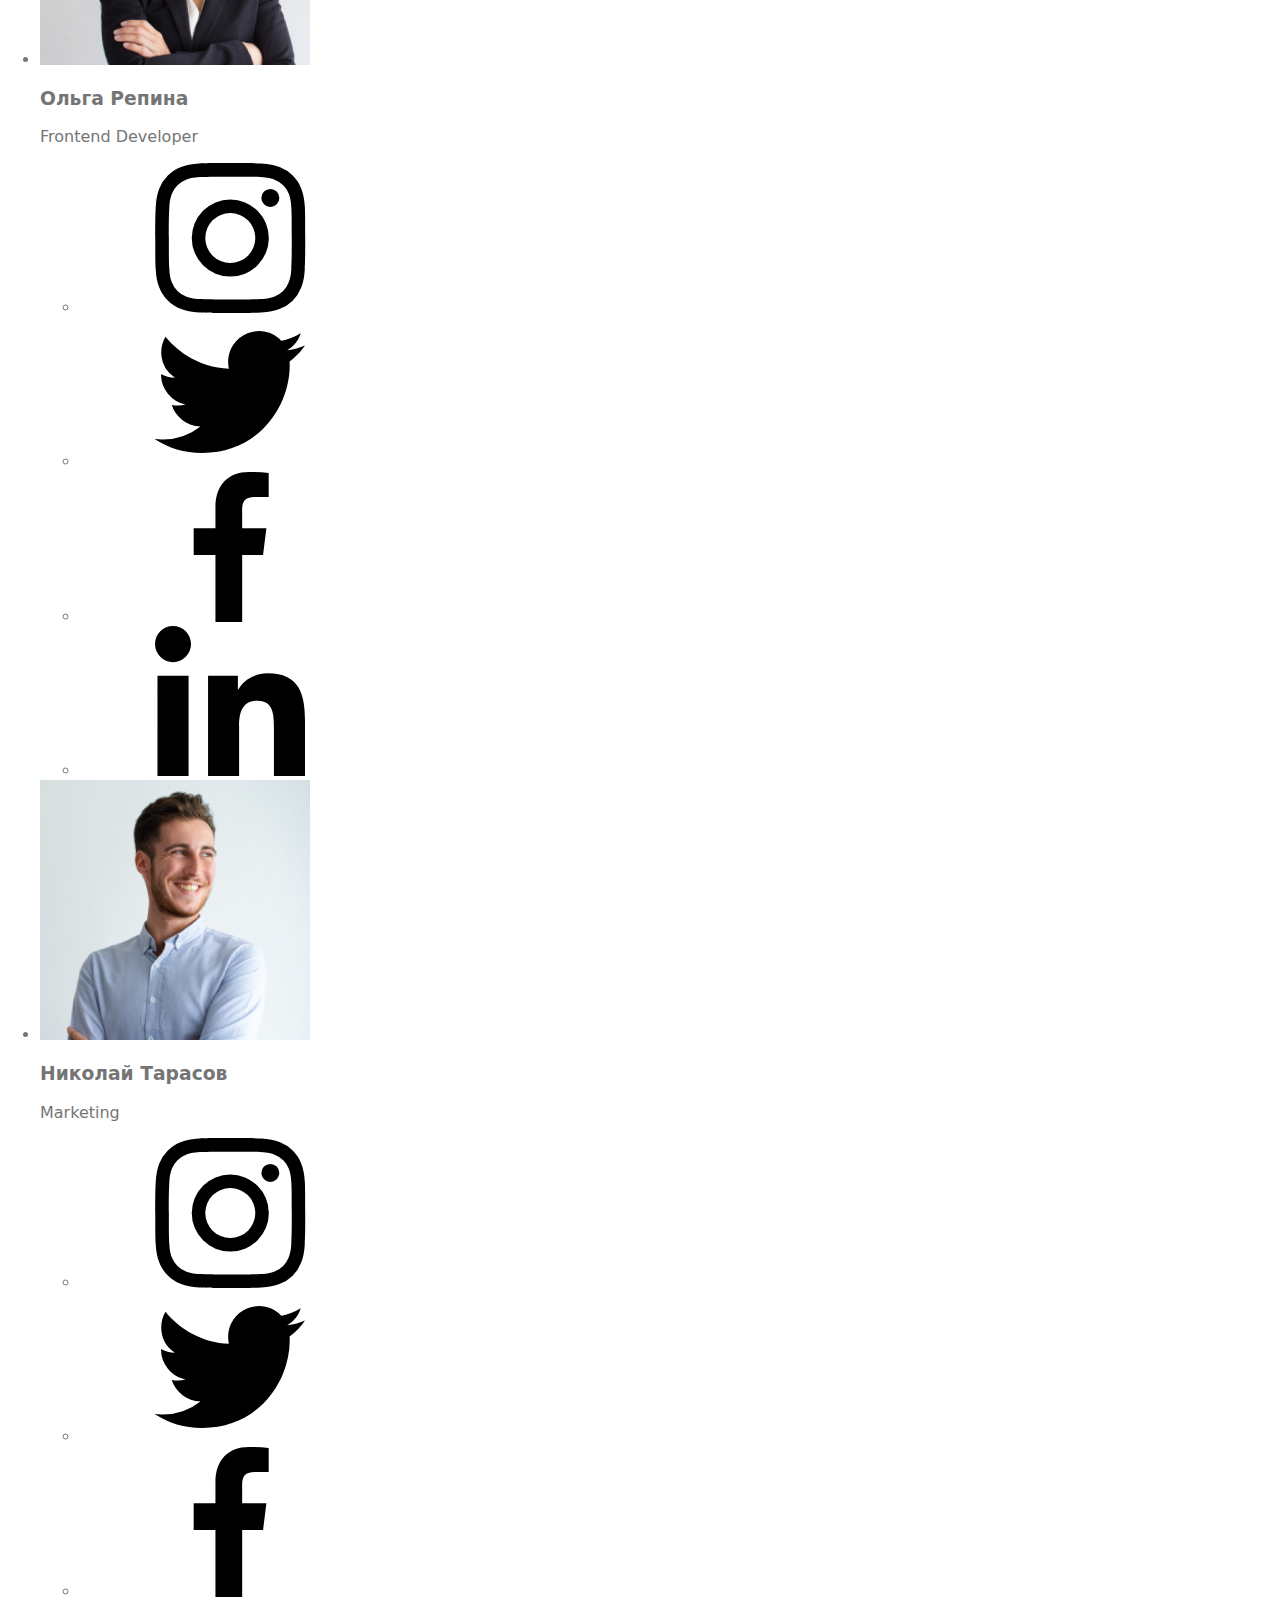
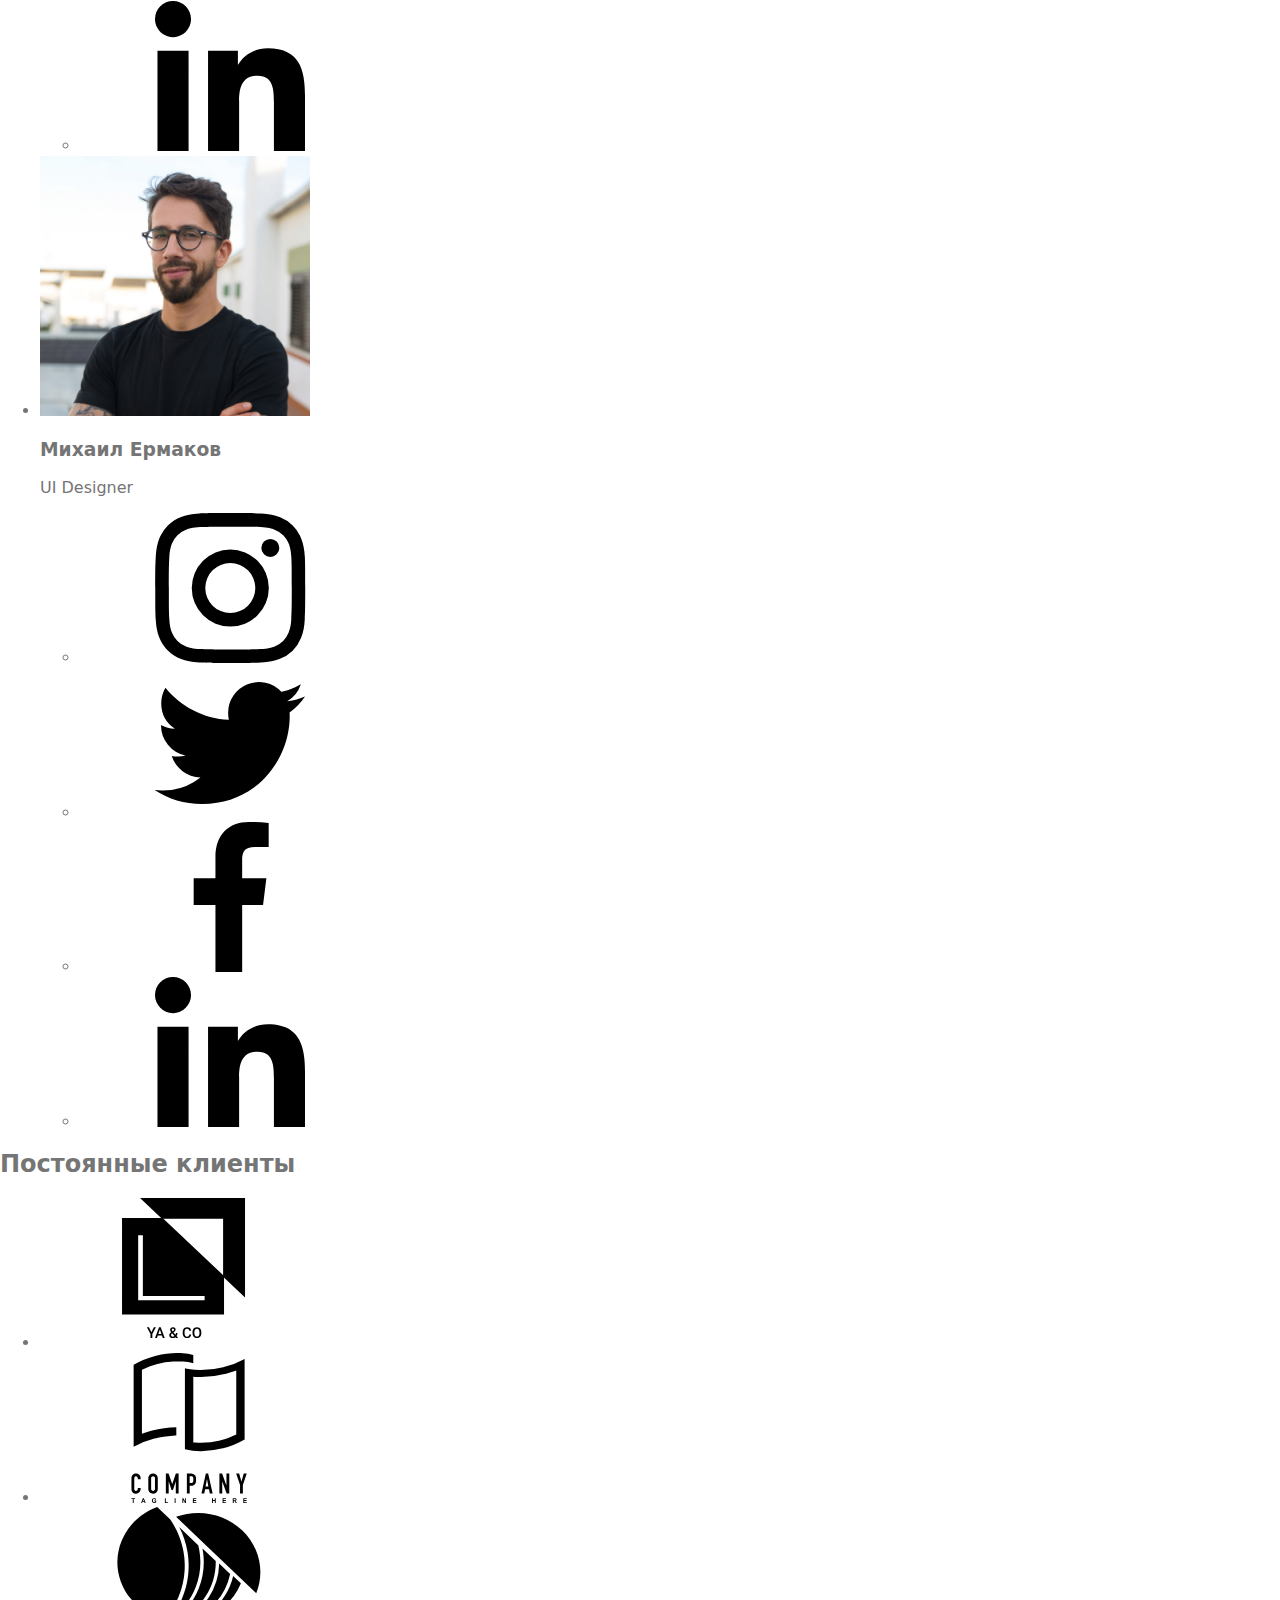
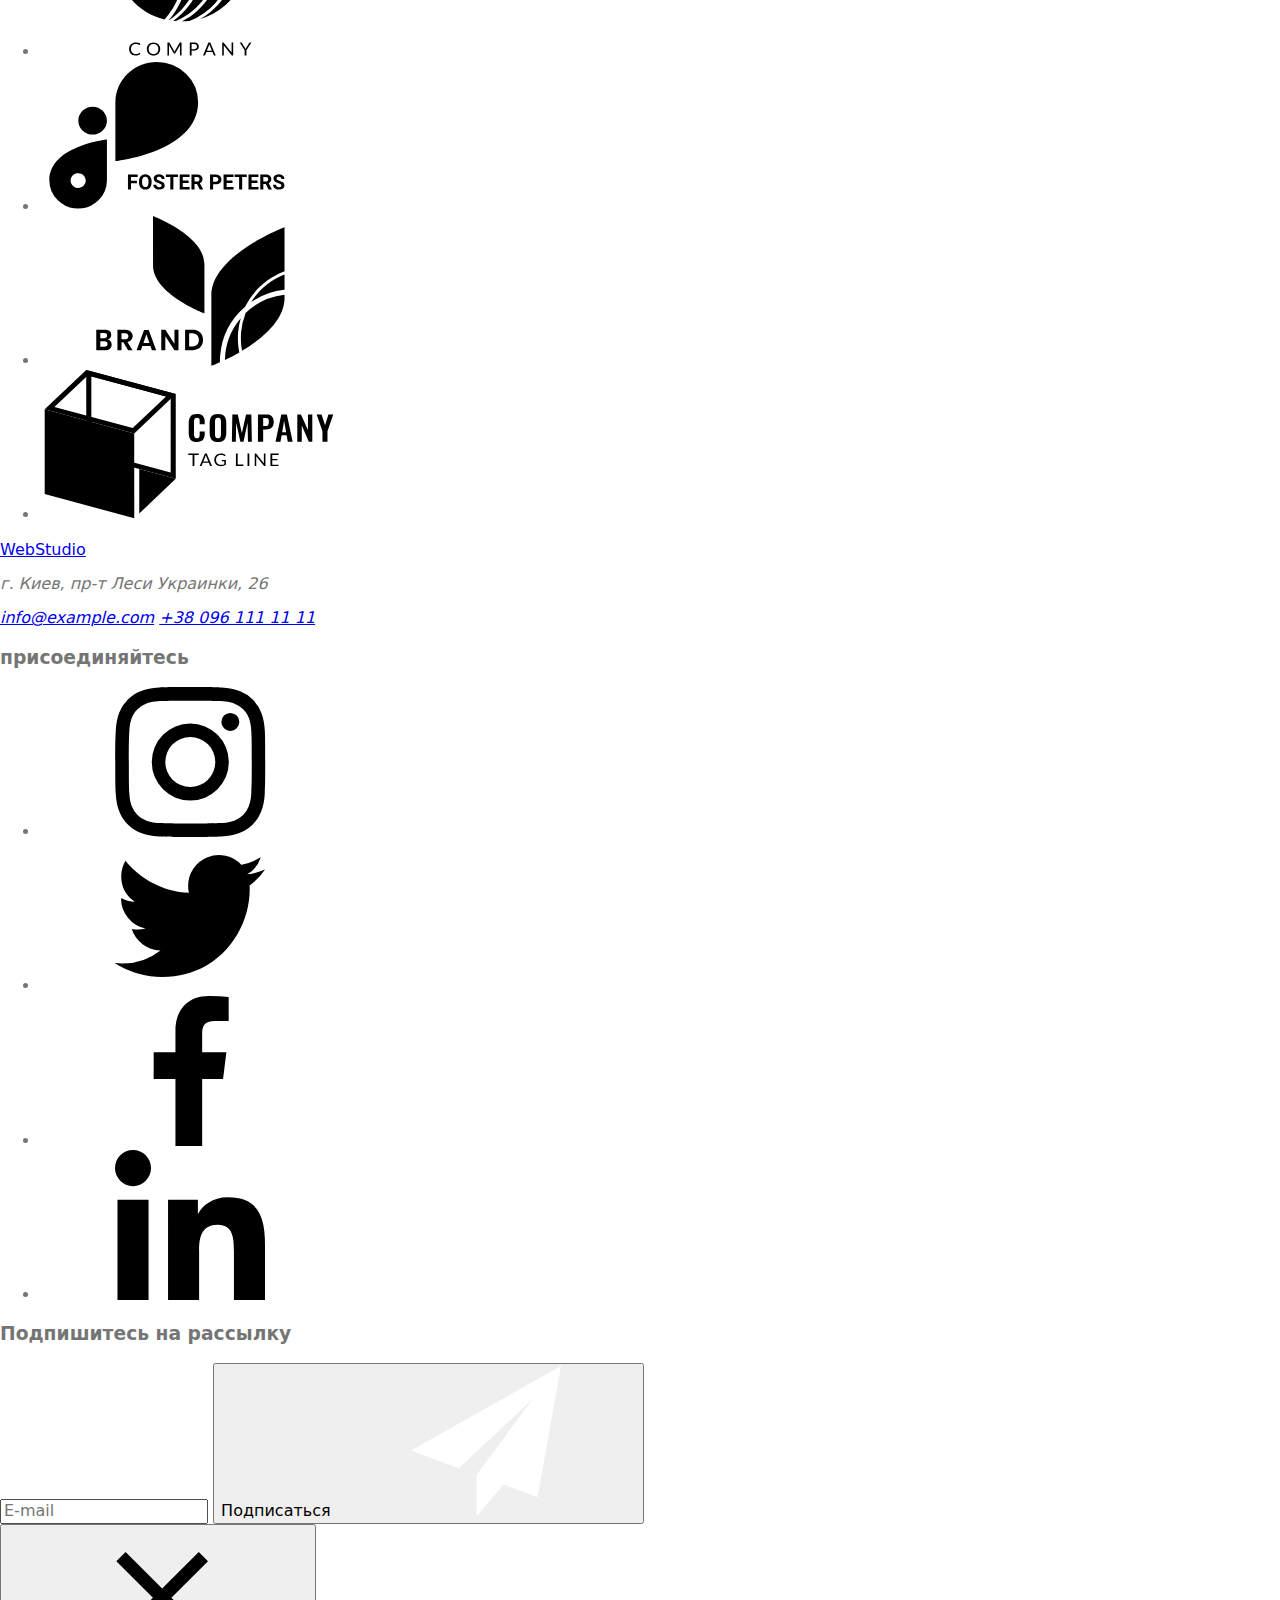
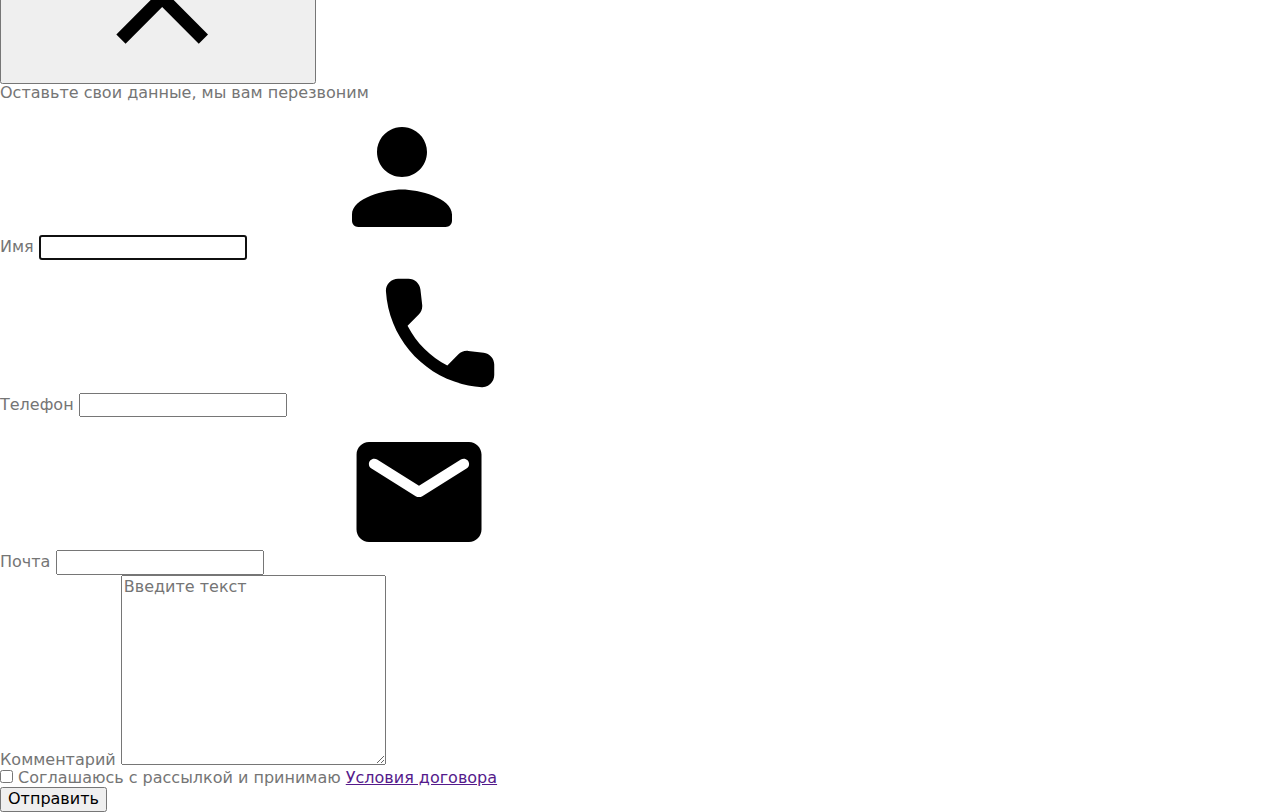
==== commit 9de4b196: "дз7" ====
--- a/index.html
+++ b/index.html
@@ -62,7 +62,7 @@
     <main>
       <section class="hero">
         <div class="hero-baner">
-          <h1 class="hero-title">
+          <h1 class="hero__title">
             Эффективные решения <br />
             для вашего бизнеса
           </h1>
--- a/css/styles.css
+++ b/css/styles.css
@@ -1,1189 +1,5 @@
-@import'./utils/variables';
-
-/* цвет основного текса  #757575*/
-/* вторичный цвет текста #212121*/
-/* белый #FFFFFF */
-/* акцент #2196F3 */
-
-/* основной фон #ffffff */
-/* вторичный фон #F5F4FA  */
-/* темный фон #2F303A */
-
-
-
-html {
-  box-sizing: border-box;
-}
-
-*,
-*::before,
-*::after {
-  box-sizing: inherit;
-}
-
 body {
-  background-color: $primary-background-color;
-  color: $primary-text-color;
-
-  font-family: Roboto, sans-serif;
-  letter-spacing: 0.03em;
-}
-
-
-
-.container {
-  margin-left: auto;
-  margin-right: auto;
-  width: 1200px;
-  padding-left: 15px;
-  padding-right: 15px;
-}
-.list {
-  padding: 0;
-  margin: 0;
-  list-style: none;
-}
-
-textarea{
-  resize: none;
-}
-
-
-
-h1,
-h2,
-h3,
-h4,
-p {
-  margin-top: 0;
-  margin-bottom: 0;
-}
-
-.link {
-  text-decoration: none;
-  position: relative;
-}
-
-.site-nav .link::after {
-  content: '';
-
-  position: absolute;
-
-  left: 0;
-  bottom: 0;
-
-  width: 100%;
-  height: 5px;
-  border-radius: 2px;
-  background-color: $accent-color;
-
-  opacity: 0;
-  transform: scaleX(0);
-  transition: transform 500ms cubic-bezier(0.4, 0, 0.2, 1),
-    opasity 250ms cubic-bezier(0.4, 0, 0.2, 1);
-}
-
-.site-nav .link:hover::after {
-  opacity: 1;
-  transform: scaleX(1);
-}
-
-.site-nav .line::after {
-  opacity: 1;
-  transform: scaleX(1);
-}
-
-/* modal */
-
-.backdrop {
-  position: fixed;
-  top: 0;
-  left: 0;
-  width: 100%;
-  height: 100%;
-  background-color: rgba(0, 0, 0, 0.2);
-
-  opacity: 1;
-  transition: opacity 250ms cubic-bezier(0.4, 0, 0.2, 1);
-}
-
-.backdrop.is-hidden {
-  opacity: 0;
-  pointer-events: none;
-}
-
-.backdrop.is-hidden .modal {
-  transform: translate(-50%, -50%) scale(1.1);
-}
-
-.modal {
-  position: relative;
-  top: 50%;
-  left: 50%;
-  padding-top: 40px;
-  padding-bottom: 40px;
-
-  width: 528px;
-  height: 581px;
   background-color: #ffffff;
-
-  box-shadow: 0px 1px 3px rgba(0, 0, 0, 0.12), 0px 1px 1px rgba(0, 0, 0, 0.14),
-    0px 2px 1px rgba(0, 0, 0, 0.2);
-  border-radius: 4px;
-
-  transform: translate(-50%, -50%) scale(1);
-  transition: transform 250ms cubic-bezier(0.4, 0, 0.2, 1);
-}
-
-button:focus {
-  outline: none;
-}
-
-.butclose-icon {
-  position: absolute;
-  top: 8px;
-  right: 8px;
-  display: inline-block;
-  align-items: center;
-
-  width: 30px;
-  height: 30px;
-
-  border-radius: 50%;
-
-  color: #000000;
-  background: #ffffff;
-  border: 1px solid rgba(0, 0, 0, 0.1);
-  cursor: pointer;
-  
-  
-}
-
-.close-icon {
-  position: absolute;
-
-  top: 6px;
-  right: 6px;
-
-  display: inline-block;
-  justify-content: center;
-  align-items: center;
-
-  width: 17px;
-  height: 17px;
-
-
-  color: #000000;
- 
-
-  transition: fill 250ms cubic-bezier(0.4, 0, 0.2, 1);
-}
-
-.butclose-icon:hover,
-.close-icon:hover {
-  fill: $accent-color;
-}
-
-
-/* form */
-
-form {
-  position: relative;
-  width: 100%;
-  
-  margin-left: auto;
-  margin-right: auto;
-  padding-right: 40px;
-  padding-left: 40px;
-
-}
-
-
-.form-button{
-  position: absolute;
-  
-  top: 120%;
-  left: 30%;
-  width: 200px;
-  height: 50px;
-
-  background-color: $accent-color;
-  color: $white-color;
-
-  box-shadow: 0px 4px 4px rgba(0, 0, 0, 0.15);
-  border-radius: 4px;
-
-  cursor: pointer;
-}
-
-
-.data {
-  
-  width: 448px;
-height: 23px;
-
-font-family: Roboto;
-font-style: normal;
-font-weight: bold;
-font-size: 20px;
-line-height: 1.15;
-text-align: center;
-letter-spacing: 0.03em;
-
-color: #212121;
-}
-
-.form-field {
-  position: relative;
-  display: flex;
-  flex-direction: column;
-  
-}
-
-.form-label{
-  margin-top: 12px;
-  margin-bottom: 4px;
-
-  width: 25px;
-  height: 14px;
-  font-family: Roboto;
-  font-style: normal;
-  font-weight: 400px;
-  font-size: 12px;
-  line-height: 1.17;
-
-  letter-spacing: 0.01em;
-
   color: #757575;
 }
-
-.form-input{
-  padding-left: 40px;
-  width: 448px;
-  height: 40px;
-  outline:none;
-
-  border: 1px solid rgba(33, 33, 33, 0.2);
-  box-sizing: border-box;
-  border-radius: 4px;
-}
-
-.form-input:focus{
-  border-color: $accent-color;
-}
-
-
-.form-input:focus ~ .icon-form{
-  fill: $accent-color;
-}
-
-
-
-.icon-form{
-  position: absolute;
-  
-  top: 70%;
-  left: 12px;
-  transform: translateY(-50%);
-  display: inline-block;
-  width: 18px;
-  height: 18px;
-  color: #212121;
-}
-
-
-
-.form-textarea{
-  width: 448px;
-  height: 120px;
-
-  border: 1px solid rgba(33, 33, 33, 0.2);
-  box-sizing: border-box;
-  border-radius: 4px;
-}
-
-
-
-textarea::placeholder{
-  padding: 12px 16px;
-  font-family: Roboto;
-  font-style: normal;
-  font-weight: normal;
-  font-size: 12px;
-  line-height: 1.17;
-  letter-spacing: 0.01em;
-  
-  color: rgba(117, 117, 117, 0.5);
-}
-
-.checkbox-input{
- 
-  position: absolute;
-  width: 1px;
-  height: 1px;
-  margin: -1px;
-  border: 0;
-  padding: 0;
-  clip: rect(0 0 0 0);
-  overflow: hidden;
-}
-
-.checkbox{
-  
-  margin-top: 20px;
- 
-}
-
-.checkbox-label {
-  position: absolute;
-  display: flex;
-  align-items: center;
-width: 100%;
-height: 24px;
-
-font-family: Roboto;
-font-style: normal;
-font-weight: 250;
-font-size: 14px;
-line-height: 1.7;
-
-letter-spacing: 0.03em;
-
-color: #757575;
-}
-
-
-.checkbox-icon{
-  display: inline-block;
-  align-items: center;
-  
-  width: 16px;
-  height: 16px;
-
-  margin-right: 8px;
-
-  border: 2px solid black;
-  border-radius: 2px;
-
-}
-
-
-.checkbox-input:checked + .checkbox-icon{
-  border-color: $accent-color;
-  background-color: $accent-color;
-  background-image: url(../img/icons/icon-check.svg);
-  background-size: contain;
-  background-origin: border-box;
-}
-
-
-.contract{
-  color: $accent-color;
-}
-
-
-/* logo */
-
-.border {
-  border-bottom: 1px solid #ececec;
-}
-
-.logo {
-  color: $title-text-color;
-
-  font-family: Raleway;
-  font-style: normal;
-  font-weight: bold;
-  font-size: 26px;
-  line-height: 1.2;
-
-  letter-spacing: 0.03em;
-}
-
-.logo-header {
-  color: $accent-color;
-
-  font-family: Raleway;
-}
-
-/* site-nav */
-
-.main-nav {
-  display: flex;
-  align-items: center;
-}
-
-.site-nav {
-  display: flex;
-  margin-left: 93px;
-}
-.auth-nav {
-  display: flex;
-  margin-left: auto;
-}
-
-.header-contacts {
-  display: block;
-  padding-top: 32px;
-  padding-bottom: 32px;
-}
-
-.site-nav .item + .item,
-.auth-nav .item-contacts + .item-contacts {
-  margin-left: 50px;
-}
-
-.item-contacts{
-  align-items: center;
-}
-
-.item-contacts:hover {
-  fill: $accent-color;
-}
-
-.envelope {
-  margin-right: 10px;
-  
-  width: 16px;
-  height: 12px;
-  fill: var(--secondary-text-color);
-}
-
-.smartphone {
-  display: inline-block;
-  align-items: center;
-  margin-right: 10px;
-  
-  width: 10px;
-  height: 12px;
-
-  fill: var(--secondary-text-color);
-}
-
-
-.site-nav .link,
-.auth-nav .link {
-  display: inline-block;
-  align-items: center;
-  padding-top: 32px;
-  padding-bottom: 36px;
-
-  color: $title-text-color;
-
-  font-weight: 500;
-  font-size: 14px;
-  line-height: 1.14;
-  letter-spacing: 0.02em;
-
-  transition: color 250ms cubic-bezier(0.4, 0, 0.2, 1);
-}
-
-.site-nav .link:hover,
-.site-nav .link:focus {
-  color: $accent-color;
-}
-
-.site-nav .link.current {
-  color: $accent-color;
-}
-
-.auth-nav .link:hover,
-.auth-nav .link:focus {
-  color: $accent-color;
-}
-
-/* hero */
-
-.hero {
-  display: flex;
-  flex-direction: column;
-  justify-content: center;
-  align-items: center;
-  max-width: 1600px;
-  min-height: 600px;
-  margin-left: auto;
-  margin-right: auto;
-  background-color: $dark-background-color;
-  background-image: linear-gradient(
-      to right,
-      rgba(47, 48, 58, 0.4),
-      rgba(47, 48, 58, 0.4)
-    ),
-    url('../img/header.jpg');
-  background-repeat: no-repeat;
-  background-size: cover;
-  background-position: center;
-}
-
-.hero-baner {
-  display: block;
-  text-align: center;
-}
-
-.hero-title {
-  margin-bottom: 30px;
-  color: $white-color;
-
-  font-weight: 900;
-  font-size: 44px;
-  line-height: 1.36;
-
-  text-align: center;
-  letter-spacing: 0.06em;
-  text-transform: uppercase;
-}
-
-/* section */
-
-.section-advantage {
-  padding-top: 94px;
-  padding-bottom: 94px;
-}
-
-.advantages {
-  display: flex;
-  flex-wrap: wrap;
-}
-
-.advantage-item {
-  width: calc((100% - 90px) / 4);
-  margin-right: 30px;
-}
-
-.advantage-item:nth-child(4n) {
-  margin-right: 0;
-}
-
-.advantage-item::before {
-  display: block;
-  content: '';
-  width: 270px;
-  height: 120px;
-  margin-top: 0;
-  margin-bottom: 30px;
-
-  background-size: contain;
-  background-size: 70px;
-  background-repeat: no-repeat;
-  background-position: center;
-  background-color: $secondary-background-color;
-  border-radius: 4px;
-}
-
-.advantage-item:nth-child(1)::before {
-  background-image: url(../img/antenna.svg);
-}
-
-.advantage-item:nth-child(2)::before {
-  background-image: url(../img/clock.svg);
-}
-
-.advantage-item:nth-child(3)::before {
-  background-image: url(../img/diagram.svg);
-}
-
-.advantage-item:nth-child(4)::before {
-  background-image: url(../img/astronaut.svg);
-}
-
-.section-title {
-  margin-top: 0;
-  margin-bottom: 10px;
-
-  color: $title-text-color;
-  font-weight: 400;
-  font-size: 14px;
-  line-height: 1.14;
-}
-
-.section-doing {
-  padding-top: 0;
-  padding-bottom: 94px;
-}
-
-img {
-  display: block;
-  max-width: 100%;
-  height: auto;
-}
-
-.section-doing .section-heading {
-  margin-top: 0;
-  margin-bottom: 50px;
-  color: $title-text-color;
-  font-weight: 700;
-  font-size: 36px;
-  line-height: 1, 2;
-  text-align: center;
-}
-
-.flex {
-  display: flex;
-  flex-wrap: wrap;
-}
-
-.flex-item {
-  position: relative;
-  width: 370;
-  margin-right: 30px;
-}
-
-.flex-item:nth-child(3n) {
-  margin-right: 0;
-}
-
-.img-thumb {
-  display: flex;
-  justify-content: center;
-  align-items: center;
-  position: absolute;
-  content: '';
-  width: 100%;
-  height: 24%;
-  bottom: 0;
-  left: 0;
-  background-color: rgba(47, 48, 58, 0.8);
-  
-  opacity: 1;
-}
-
-.p-thumb {
-
-  font-family: Roboto;
-  font-style: normal;
-  font-weight: 400;
-  font-size: 14px;
-  line-height: 1.14;
-  text-align: center;
-  letter-spacing: 0.03em;
-  text-transform: uppercase;
-
-  color: #eeeeee;
-}
-
-.section-group .section-heading {
-  margin-top: 0;
-  margin-bottom: 50px;
-  color: $title-text-color;
-  font-weight: 700;
-  font-size: 36px;
-  line-height: 1, 2;
-  text-align: center;
-}
-
-.flex-group {
-  background-color: $white-color;
-  width: 270;
-  margin-right: 30px;
-
-  box-shadow: 0px 1px 3px rgba(0, 0, 0, 0.12), 0px 1px 1px rgba(0, 0, 0, 0.14),
-    0px 2px 1px rgba(0, 0, 0, 0.2);
-  border-radius: 0px 0px 4px 4px;
-}
-
-.flex-group:nth-child(4n) {
-  margin-right: 0;
-}
-
-.section-group {
-  padding-top: 94px;
-  padding-bottom: 94px;
-  background-color: $secondary-background-color;
-}
-
-.section-item {
-  margin-top: 30px;
-  margin-bottom: 0;
-
-  text-align: center;
-
-  color: $title-text-color;
-  font-weight: 500;
-  font-size: 16px;
-  line-height: 1.18;
-}
-
-.direction {
-  margin-top: 10px;
-  margin-bottom: 30px;
-
-  text-align: center;
-
-  color: $primary-text-color;
-  font-weight: 500;
-  font-size: 16px;
-  line-height: 1.18;
-}
-
-.section-paragraph {
-  color: $primary-text-color;
-  font-weight: 400;
-  font-size: 14px;
-  line-height: 1.7;
-}
-
-/* clients */
-
-.section-clients {
-  padding-top: 94px;
-  padding-bottom: 94px;
-}
-
-.section-heading {
-  margin-top: 0;
-  margin-bottom: 50px;
-  font-family: Roboto;
-  font-style: normal;
-  font-weight: bold;
-  font-size: 36px;
-  line-height: 42px;
-  text-align: center;
-  letter-spacing: 0.03em;
-  color: $title-text-color;
-}
-
-.client-list {
-  display: flex;
-  justify-content: center;
-  align-items: center;
-}
-.company-item {
-  margin-right: 30px;
-}
-
-
-.company-item:last-child {
-  margin-right: 0;
-}
-.company-link {
-  display: inline-flex;
-  justify-content: center;
-  align-items: center;
-  width: 170px;
-  height: 90px;
-  border: 1px solid #afb1b8;
-  box-sizing: border-box;
-  border-radius: 4px;
-  fill: #afb1b8;
-
-  transition: border 250ms cubic-bezier(0.4, 0, 0.2, 1),
-    border 250ms cubic-bezier(0.4, 0, 0.2, 1);
-}
-.company-link.client-icon:hover {
-  fill: $accent-color;
-  border: 1px solid $accent-color;
-}
-.client1 {
-  width: 44px;
-  height: 49px;
-}
-.client2 {
-  width: 40px;
-  height: 52px;
-}
-.client3 {
-  width: 41px;
-  height: 42px;
-}
-.client4 {
-  width: 80px;
-  height: 42px;
-}
-.client5 {
-  width: 59px;
-  height: 47px;
-}
-.client6 {
-  width: 88px;
-  height: 45px;
-}
-
-/* icon */
-
-.social-icon-list {
-  display: flex;
-  justify-content: center;
-  align-items: center;
-  
-   margin-bottom: 30px; 
-}
-
-
-.social-icon-item:not(:last-child) {
-  margin-right: 10px;
-}
-.social-icon-link {
-  display: flex;
-  justify-content: center;
-  align-items: center;
-  width: 44px;
-  height: 44px;
-  fill: #afb1b8;
-  border-radius: 50%;
-
-  transition: background-color 250ms cubic-bezier(0.4, 0, 0.2, 1),
-  fill 250ms cubic-bezier(0.4, 0, 0.2, 1);
-}
-
-.social-icon-link:hover,
-.social-icon-link:focus {
-  fill: #ffffff;
-  background-color: $accent-color;
-}
-
-
-
-.social-icon-link:hover,
-.social-icon-link:focus  {
-  fill: $white-color;
-}
-
-.social-icon {
-  width: 20px;
-  height: 20px;
-}
-
-/* button */
-button {
-  display: inline-block;
- 
-  border: 1px solid transparent;
-  text-align: center;
-}
-
-.button-primary {
-  display: inline-block;
-
-  min-width: 73px;
-  border-radius: 6px;
-  padding: 10px 32px;
-
-  background-color: $accent-color;
-  color: $white-color;
-
-  font-weight: 500;
-  font-size: 16px;
-  line-height: 1.9;
-
-  text-align: center;
-  letter-spacing: 0.06em;
-
-  cursor: pointer;
-}
-
-/* footer */
-.info {
-  background-color: $dark-background-color;
-} 
-
-.footer-block {
- 
-  display: flex;
-  align-items: baseline;
-  padding: 60px 15px;
-}
-
-address {
-  font-style: normal;
-  margin-top: 20px;
-}
-
-.address-block{
-  margin-right: 70px;
-}
-
-.footer-data {
-  display: block;
-  margin-top: 9px;
-  margin-bottom: 0;
-  text-decoration: none;
-  color: rgba(255, 255, 255, 0.6);
-  font-weight: 400;
-  font-size: 14px;
-  line-height: 1.7;
-  transition: color 250ms cubic-bezier(0.4, 0, 0.2, 1);
-}
-
-
-.footer-data:hover,
-.footer-data:focus {
-    color: $accent-color;
-}
-
-.logo-footer {
-  color: $white-color;
-  font-family: Raleway;
-  font-style: normal;
-  font-weight: bold;
-  font-size: 26px;
-  line-height: 1.2;
-}
-
-.footer-address {
-  
-  color: $white-color;
-  font-weight: 400;
-  font-size: 14px;
-  line-height: 1.7;
-}
-
-.footer-social-block{
-  margin-right: 93px;
-}
-
-
-.social {
-  
-  margin: 0;
-  margin-bottom: 20px;
-  width: 100%;
-  font-family: Roboto;
-  font-style: normal;
-  font-weight: 400;
-  font-size: 14px;
-  line-height: 1.14;
-  letter-spacing: 0.03em;
-  text-transform: uppercase;
-  color: $white-color;
-}
-
-.footer-icon {
-  fill: $white-color;
-  background-color: rgba(255, 255, 255, 0.1);
-}
-
-.footer-social-block .social-icon-list{
-  margin-bottom: 0;
-}
-
-/* form-footer */
-
-.footer-form{
-  position: relative;
-  display: flex;
-  padding-left: 0;
-  padding-right: 0;
-}
-
-
-.footer-input{
-    width: 358px;
-    height: 50px;
-    /* margin-right: 12px; */
-    padding-left: 16px;
-    padding-top: 15px;
-    padding-bottom: 15px;
-    border: 1px solid rgba(255, 255, 255, 0.3);
-    box-sizing: border-box;
-    filter: drop-shadow(0px 4px 4px rgba(0, 0, 0, 0.15));
-    border-radius: 4px;
-    color: rgba(255, 255, 255, 0.6);
-    background-color: $dark-background-color;
-}
- 
-
-input::placeholder{
- 
-  width: 47px;
-  height: 20px;
-
-font-family: Roboto;
-font-style: normal;
-font-weight: normal;
-font-size: 16px;
-line-height: 20px;
-
-display: flex;
-align-items: center;
-letter-spacing: 0.03em;
-
-color: #FFFFFF 60 %;
-}
-
-
-.icon-send{
-  margin-left: 10px;
-
-  width: 24px;
-  height: 24px;
-}
-
-.footer-form .form-button{
-    position: absolute;
-    display: flex;
-    justify-content: center;
-    align-items: center;
-    text-align: center;
-
-    
-    top: 0;
-
-    left: 100%;
-
-    margin-left: 12px;
-   
-    width: 200px;
-    height: 50px;
-    padding: 10px 28px;
-    cursor: pointer;
-    transform: translateX(0%);
-}
-
-
-
-
-
-/* css portfolio */
-
-.heder-portfolio {
-  font-size: 0;
-}
-
-.button-flex .button-item:not(:last-child) {
-  margin-right: 8px;
-}
-
-.button-secondary {
-  display: inline-block;
-  min-width: 73px;
-  
-  height: 38px;
-  padding: 6px 22px;
-
-  background-color: $secondary-background-color;
-  color: $title-text-color;
-  text-decoration: none;
-  border-radius: 4px;
-  border: none;
-  font-family: Roboto;
-  font-style: normal;
-  font-weight: 500;
-  font-size: 16px;
-  line-height: 1.6;
-  letter-spacing: 0.03em;
-  text-align: center;
-
-  transition: color 250ms cubic-bezier(0.4, 0, 0.2, 1),
-  background-color 250ms cubic-bezier(0.4, 0, 0.2, 1);
-  cursor: pointer;
-}
-
-.button-secondary:hover,
-.button-secondary:focus {
-  background-color: $accent-color;
-  color: $white-color;
-}
-
-.button-flex {
-  display: flex;
-  justify-content: center;
-  margin-top: 94px;
-  margin-bottom: 34px;
-}
-
-.section-button {
-  padding-bottom: 94px;
-}
-
-.cards {
-  display: flex;
-  flex-wrap: wrap;
-}
-
-.inscription {
-  padding: 24px 20px;
-  margin-top: 20px;
-  margin-bottom: 4px;
-}
-
-/* product */
-
-.product {
- 
-  position: relative;
-  overflow: hidden;
-}
-
-
-.product-overlay {
-  
-  position: absolute;
-  
-  top: 0;
-  left: 0;
-
-  width: 100%;
-  height: 100%;
-  background-color: rgba(33, 150, 243, 0.9);;
-  padding: 63px 24px;
-
-  transform: translateY(100%);
-  transition: transform 250ms cubic-bezier(0.4, 0, 0.2, 1);
-}
-
-.flex-element:hover .product-overlay {
-  transform: translateY(0%);
-}
-
-.product-actions {
-  
-  height: 100%;
-
-  font-family: Roboto;
-  font-style: normal;
-  font-weight: 400;
-  font-size: 18px;
-  line-height: 28px;
-
-  letter-spacing: 0.03em;
-
-  color: #ffffff;
-}
-
-.cards-title {
-  margin-top: 0;
-  margin-bottom: 4px;
-  color: $title-text-color;
-  font-family: Roboto;
-  font-style: normal;
-  font-weight: 400;
-
-  font-size: 18px;
-  line-height: 2;
-}
-
-.cards-paragraph {
-  font-weight: 400;
-  font-size: 16px;
-  line-height: 1.9;
-  color: $primary-text-color;
-}
-
-/* calc(100%-количество марджинов в строке*значение марджина/количество элементов в строке) */
-
-.flex-element {
-
-  margin-right: 30px;
-  margin-bottom: 30px;
-
-  width: 370px;
-  min-height: 404px;
-
-  border: 1px solid #eeeeee;
-  background-color: #ffffff;
-  }
-
- 
-.flex-element:hover,
-.flex-element:focus {
-  box-shadow: 0px 1px 1px rgba(0, 0, 0, 0.12), 0px 4px 4px rgba(0, 0, 0, 0.06),
-    1px 4px 6px rgba(0, 0, 0, 0.16);
-}
-
-.flex-element:nth-child(3n) {
-  margin-right: 0;
-}
-
-.cards .flex-element:nth-last-child(-n + 3) {
-  margin-bottom: 0;
-}
+/*# sourceMappingURL=styles.css.map */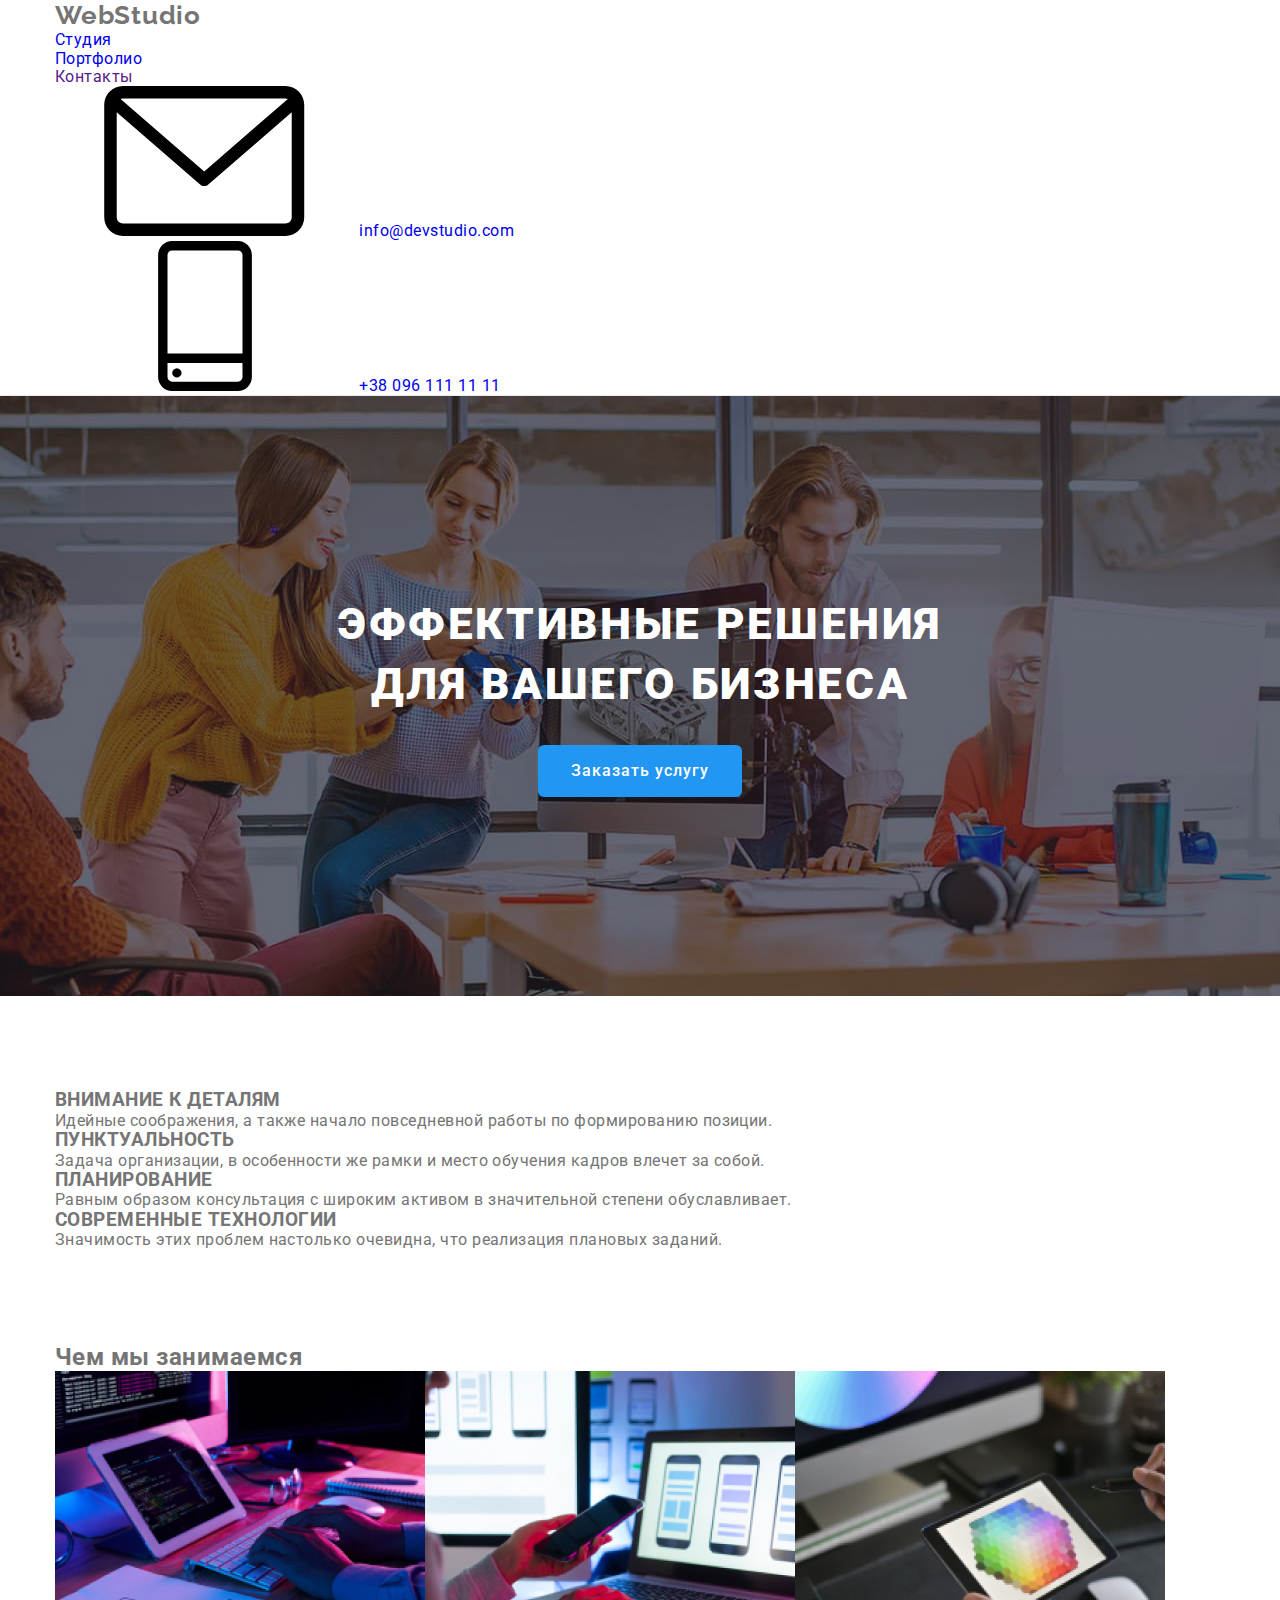
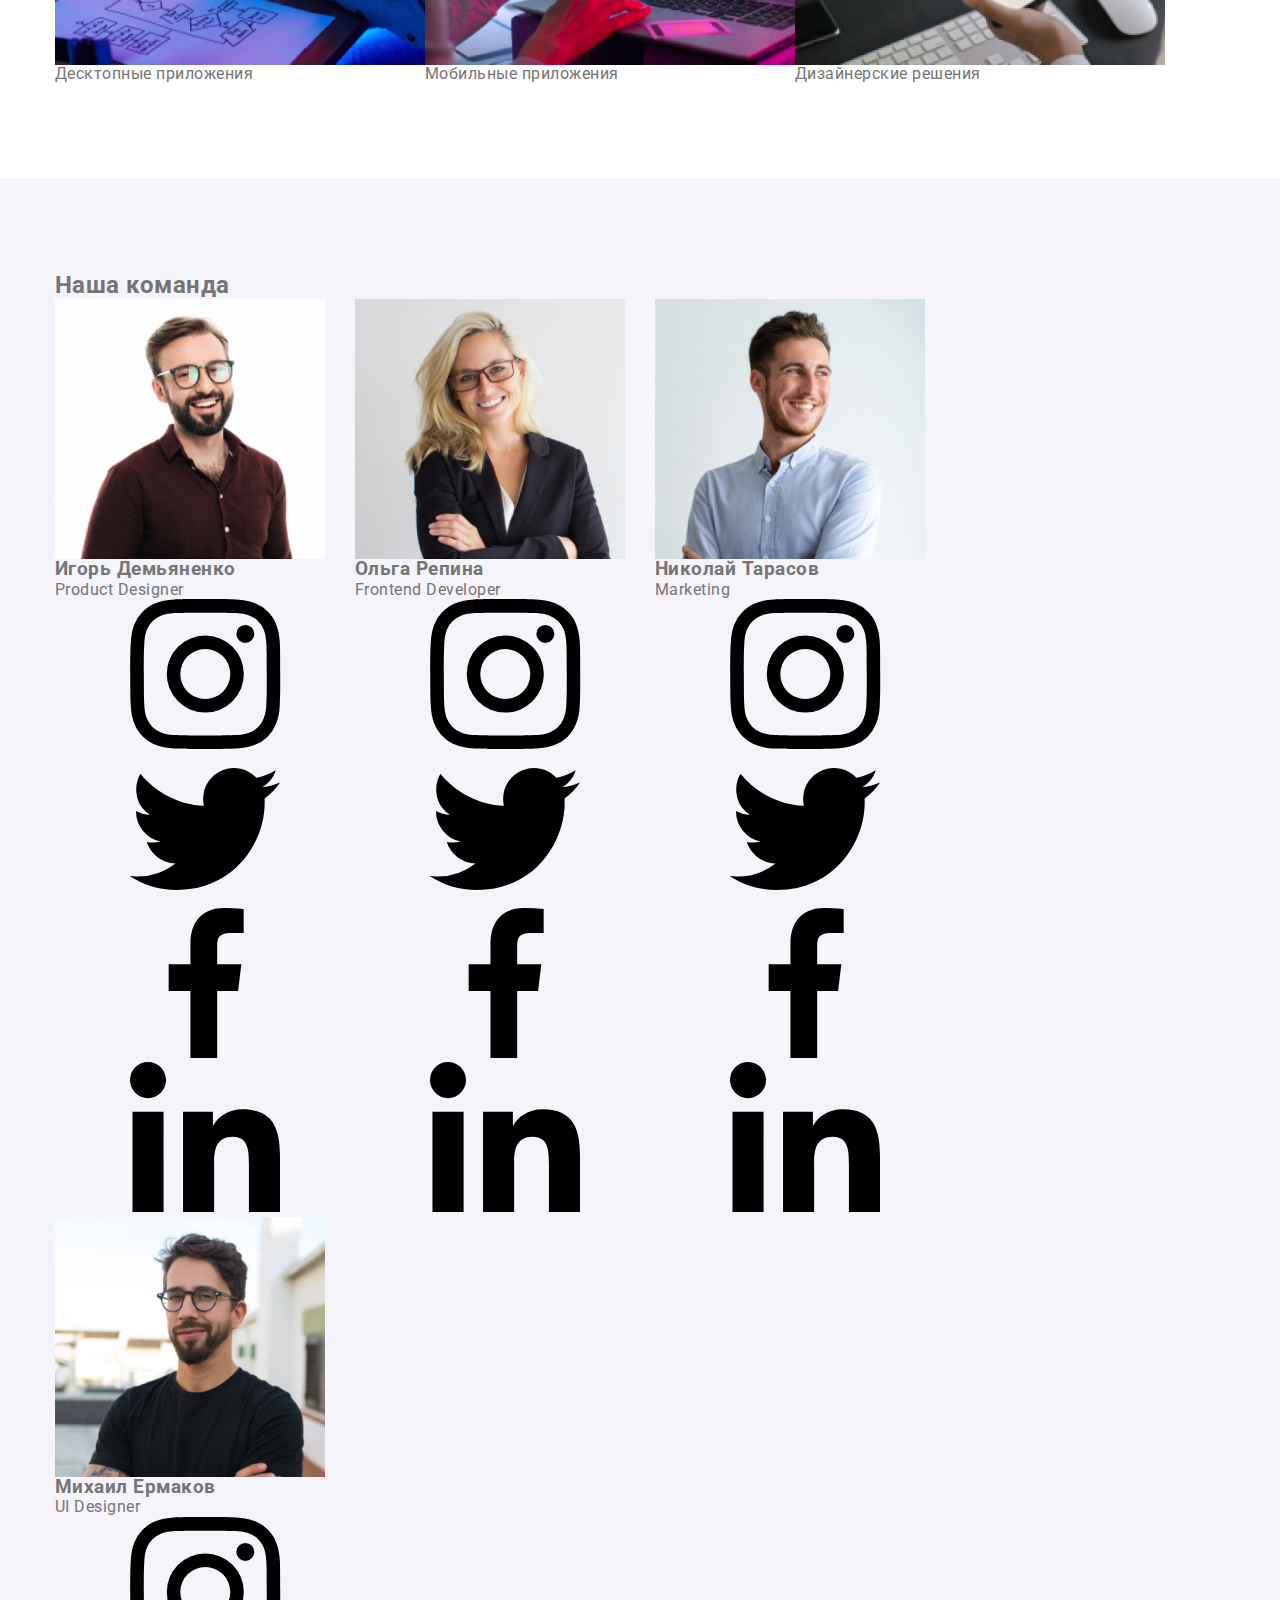
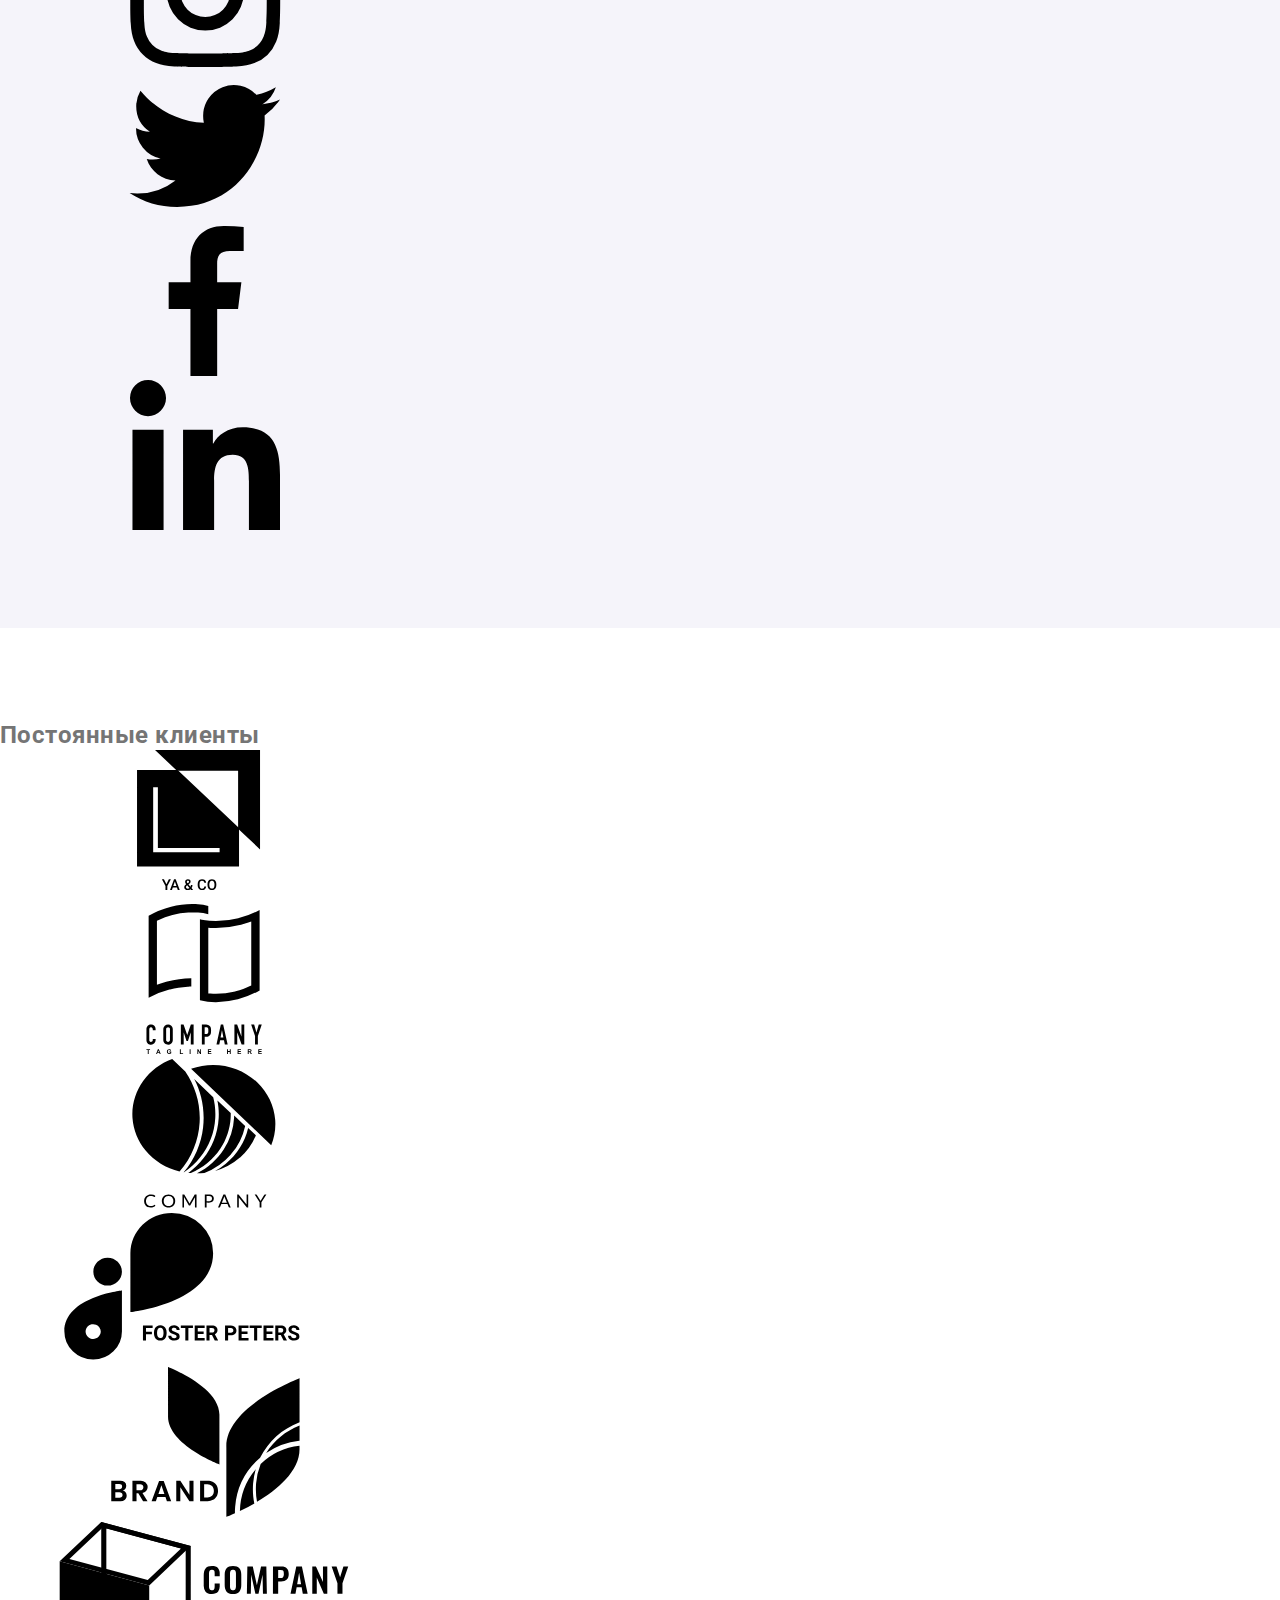
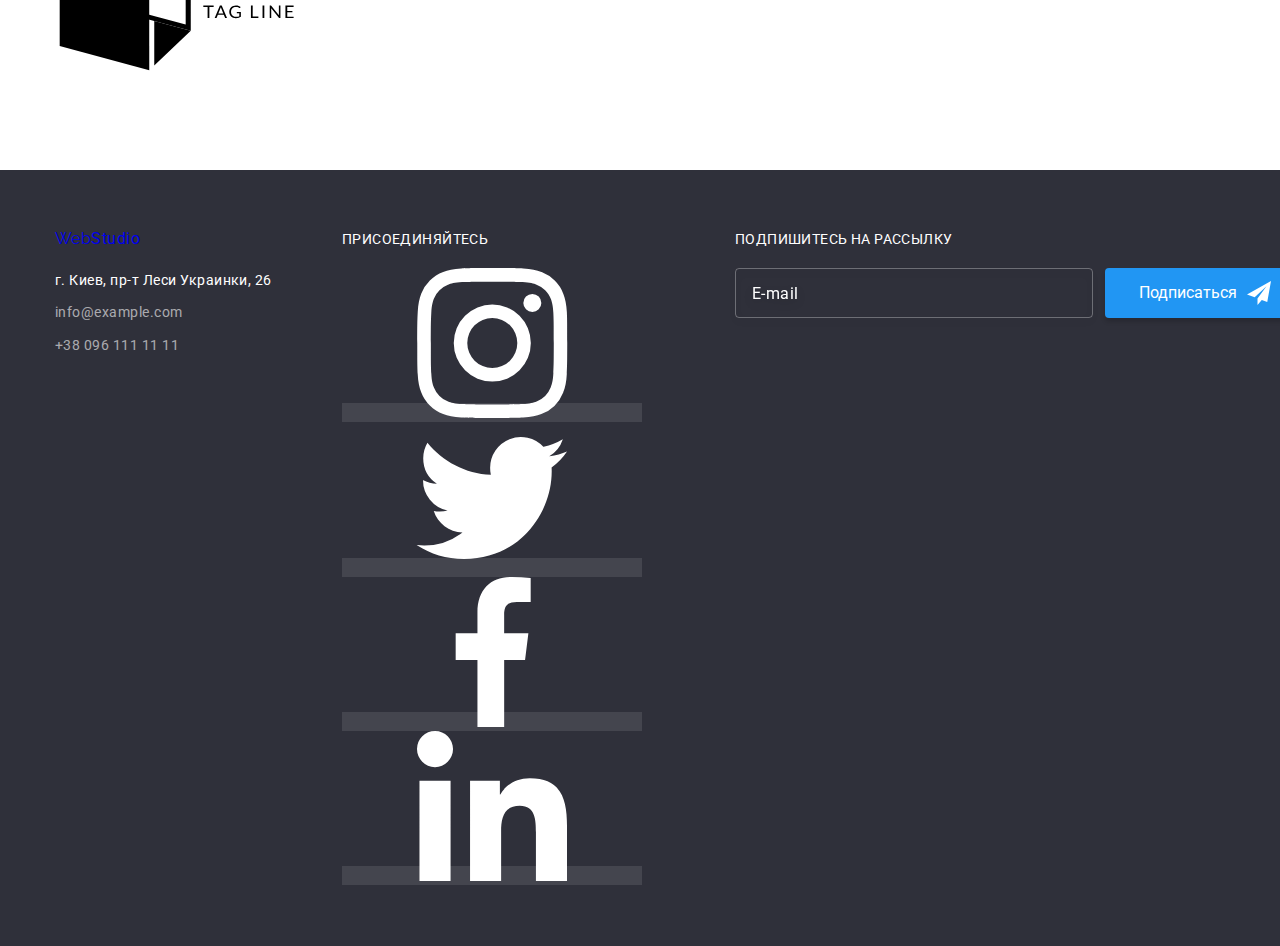
==== commit 2e454cd9: "дз7" ====
--- a/index.html
+++ b/index.html
@@ -12,7 +12,7 @@
       rel="stylesheet"
       href="https://cdnjs.cloudflare.com/ajax/libs/modern-normalize/0.7.0/modern-normalize.min.css"
     />
-    <link rel="stylesheet" href="./css/styles.css"/>
+    <link rel="stylesheet" href="./css/styles.min.css"/>
   </head>
   <body>
     <header class="border">
--- a/css/styles.min.css
+++ b/css/styles.min.css
@@ -0,0 +1,2 @@
+.border{border-bottom:1px solid #ececec}.logo{color:var(--title-text-color);font-family:Raleway;font-style:normal;font-weight:bold;font-size:26px;line-height:1.2;letter-spacing:0.03em}.logo-header{color:var(--accent-color);font-family:Raleway}.backdrop{position:fixed;top:0;left:0;width:100%;height:100%;background-color:rgba(0,0,0,0.2);opacity:1;-webkit-transition:opacity 250ms cubic-bezier(0.4, 0, 0.2, 1);transition:opacity 250ms cubic-bezier(0.4, 0, 0.2, 1)}.backdrop.is-hidden{opacity:0;pointer-events:none}.backdrop.is-hidden .modal{-webkit-transform:translate(-50%, -50%) scale(1.1);transform:translate(-50%, -50%) scale(1.1)}.modal{position:relative;top:50%;left:50%;padding-top:40px;padding-bottom:40px;width:528px;height:581px;background-color:#fff;-webkit-box-shadow:0px 1px 3px rgba(0,0,0,0.12),0px 1px 1px rgba(0,0,0,0.14),0px 2px 1px rgba(0,0,0,0.2);box-shadow:0px 1px 3px rgba(0,0,0,0.12),0px 1px 1px rgba(0,0,0,0.14),0px 2px 1px rgba(0,0,0,0.2);border-radius:4px;-webkit-transform:translate(-50%, -50%) scale(1);transform:translate(-50%, -50%) scale(1);-webkit-transition:-webkit-transform 250ms cubic-bezier(0.4, 0, 0.2, 1);transition:-webkit-transform 250ms cubic-bezier(0.4, 0, 0.2, 1);transition:transform 250ms cubic-bezier(0.4, 0, 0.2, 1);transition:transform 250ms cubic-bezier(0.4, 0, 0.2, 1), -webkit-transform 250ms cubic-bezier(0.4, 0, 0.2, 1)}button:focus{outline:none}.butclose--icon{position:absolute;top:8px;right:8px;display:inline-block;-webkit-box-align:center;-ms-flex-align:center;align-items:center;width:30px;height:30px;border-radius:50%;color:#212121;background:#fff;border:1px solid rgba(0,0,0,0.1);cursor:pointer}.close__icon{position:absolute;top:6px;right:6px;display:inline-block;-webkit-box-pack:center;-ms-flex-pack:center;justify-content:center;-webkit-box-align:center;-ms-flex-align:center;align-items:center;width:17px;height:17px;color:#000000;-webkit-transition:fill 250ms cubic-bezier(0.4, 0, 0.2, 1);transition:fill 250ms cubic-bezier(0.4, 0, 0.2, 1)}.butclose--icon:hover,.close__icon:hover{fill:#2196f3}form{position:relative;width:100%;margin-left:auto;margin-right:auto;padding-right:40px;padding-left:40px}.form-button{position:absolute;top:120%;left:30%;width:200px;height:50px;background-color:var(--accent-color);color:var(--white-color);-webkit-box-shadow:0px 4px 4px rgba(0,0,0,0.15);box-shadow:0px 4px 4px rgba(0,0,0,0.15);border-radius:4px;cursor:pointer}.data{width:448px;height:23px;font-family:Roboto;font-style:normal;font-weight:bold;font-size:20px;line-height:1.15;text-align:center;letter-spacing:0.03em;color:#212121}.form-field{position:relative;display:-webkit-box;display:-ms-flexbox;display:flex;-webkit-box-orient:vertical;-webkit-box-direction:normal;-ms-flex-direction:column;flex-direction:column}.form__label{margin-top:12px;margin-bottom:4px;width:25px;height:14px;font-family:Roboto;font-style:normal;font-weight:400px;font-size:12px;line-height:1.17;letter-spacing:0.01em;color:#757575}.form__input{padding-left:40px;width:448px;height:40px;outline:none;border:1px solid rgba(33,33,33,0.2);-webkit-box-sizing:border-box;box-sizing:border-box;border-radius:4px}.form__input:focus{border-color:#2196f3}.form__input:focus ~ .form__icon{fill:#2196F3}.form__icon{position:absolute;top:70%;left:12px;-webkit-transform:translateY(-50%);transform:translateY(-50%);display:inline-block;width:18px;height:18px;color:#212121}.form__textarea{width:448px;height:120px;border:1px solid rgba(33,33,33,0.2);-webkit-box-sizing:border-box;box-sizing:border-box;border-radius:4px}textarea::-webkit-input-placeholder{padding:12px 16px;font-family:Roboto;font-style:normal;font-weight:normal;font-size:12px;line-height:1.17;letter-spacing:0.01em;color:rgba(117,117,117,0.5)}textarea:-ms-input-placeholder{padding:12px 16px;font-family:Roboto;font-style:normal;font-weight:normal;font-size:12px;line-height:1.17;letter-spacing:0.01em;color:rgba(117,117,117,0.5)}textarea::-ms-input-placeholder{padding:12px 16px;font-family:Roboto;font-style:normal;font-weight:normal;font-size:12px;line-height:1.17;letter-spacing:0.01em;color:rgba(117,117,117,0.5)}textarea::placeholder{padding:12px 16px;font-family:Roboto;font-style:normal;font-weight:normal;font-size:12px;line-height:1.17;letter-spacing:0.01em;color:rgba(117,117,117,0.5)}.form__checkbox-input{position:absolute;width:1px;height:1px;margin:-1px;border:0;padding:0;clip:rect(0 0 0 0);overflow:hidden}.form-checkbox{margin-top:20px}.form__checkbox-label{position:absolute;display:-webkit-box;display:-ms-flexbox;display:flex;-webkit-box-align:center;-ms-flex-align:center;align-items:center;width:100%;height:24px;font-family:Roboto;font-style:normal;font-weight:250;font-size:14px;line-height:1.7;letter-spacing:0.03em;color:#757575}.form__checkbox-icon{display:inline-block;-webkit-box-align:center;-ms-flex-align:center;align-items:center;width:16px;height:16px;margin-right:8px;border:2px solid black;border-radius:2px}.form__checkbox-input:checked+.form__checkbox-icon{border-color:#2196f3;background-color:#2196f3;background-image:url(../img/icons/icon-check.svg);background-size:contain;background-origin:border-box}html{-webkit-box-sizing:border-box;box-sizing:border-box}*,*::before,*::after{-webkit-box-sizing:inherit;box-sizing:inherit}body{background-color:#fff;color:#757575;font-family:Roboto, sans-serif;letter-spacing:0.03em}.container{margin-left:auto;margin-right:auto;width:1200px;padding-left:15px;padding-right:15px}.list{padding:0;margin:0;list-style:none}textarea{resize:none}h1,h2,h3,h4,p{margin-top:0;margin-bottom:0}.link{text-decoration:none;position:relative}.link:hover,.link:focus{color:#2196f3}img{display:block;max-width:100%;height:auto}button{display:inline-block;border:1px solid transparent;text-align:center}.button-primary{display:inline-block;min-width:73px;border-radius:6px;padding:10px 32px;background-color:#2196f3;color:#fff;font-weight:500;font-size:16px;line-height:1.9;text-align:center;letter-spacing:0.06em;cursor:pointer}button:focus{outline:none}.butclose--icon{position:absolute;top:8px;right:8px;display:inline-block;-webkit-box-align:center;-ms-flex-align:center;align-items:center;width:30px;height:30px;border-radius:50%;color:#000000;background:#fff;border:1px solid rgba(0,0,0,0.1);cursor:pointer}.form-button{position:absolute;top:120%;left:30%;width:200px;height:50px;background-color:#2196f3;color:#fff;-webkit-box-shadow:0px 4px 4px rgba(0,0,0,0.15);box-shadow:0px 4px 4px rgba(0,0,0,0.15);border-radius:4px;cursor:pointer}.button-flex .button-item:not(:last-child){margin-right:8px}.button-secondary{display:inline-block;min-width:73px;height:38px;padding:6px 22px;background-color:#f5f4fa;color:#212121;text-decoration:none;border-radius:4px;border:none;font-family:Roboto;font-style:normal;font-weight:500;font-size:16px;line-height:1.6;letter-spacing:0.03em;text-align:center;-webkit-transition:color 250ms cubic-bezier(0.4, 0, 0.2, 1),background-color 250ms cubic-bezier(0.4, 0, 0.2, 1);transition:color 250ms cubic-bezier(0.4, 0, 0.2, 1),background-color 250ms cubic-bezier(0.4, 0, 0.2, 1);cursor:pointer}.button-secondary:hover,.button-secondary:focus{background-color:#2196f3;color:#fff}.button-flex{display:-webkit-box;display:-ms-flexbox;display:flex;-webkit-box-pack:center;-ms-flex-pack:center;justify-content:center;margin-top:94px;margin-bottom:34px}.section-button{padding-bottom:94px}.social-icons{display:-webkit-box;display:-ms-flexbox;display:flex;-webkit-box-pack:center;-ms-flex-pack:center;justify-content:center;-webkit-box-align:center;-ms-flex-align:center;align-items:center;margin-bottom:30px}.social-icons__item:not(:last-child){margin-right:10px}.social-icons__link{display:-webkit-box;display:-ms-flexbox;display:flex;-webkit-box-pack:center;-ms-flex-pack:center;justify-content:center;-webkit-box-align:center;-ms-flex-align:center;align-items:center;width:44px;height:44px;fill:#afb1b8;border-radius:50%;-webkit-transition:background-color 250ms cubic-bezier(0.4, 0, 0.2, 1),fill 250ms cubic-bezier(0.4, 0, 0.2, 1);transition:background-color 250ms cubic-bezier(0.4, 0, 0.2, 1),fill 250ms cubic-bezier(0.4, 0, 0.2, 1)}.social-icons__link:hover,.social-icons__link:focus{fill:#fff;background-color:#2196f3}.social-icons__link:hover,.social-icons__link:focus{fill:#fff}.social-icons__icon{width:20px;height:20px}.section-clients{padding-top:94px;padding-bottom:94px}.section-clients__heading{margin-top:0;margin-bottom:50px;font-family:Roboto;font-style:normal;font-weight:bold;font-size:36px;line-height:42px;text-align:center;letter-spacing:0.03em;color:#212121}.company{display:-webkit-box;display:-ms-flexbox;display:flex;-webkit-box-pack:center;-ms-flex-pack:center;justify-content:center;-webkit-box-align:center;-ms-flex-align:center;align-items:center}.company__item{margin-right:30px}.company__item:last-child{margin-right:0}.company__link{display:-webkit-inline-box;display:-ms-inline-flexbox;display:inline-flex;-webkit-box-pack:center;-ms-flex-pack:center;justify-content:center;-webkit-box-align:center;-ms-flex-align:center;align-items:center;width:170px;height:90px;border:1px solid #afb1b8;-webkit-box-sizing:border-box;box-sizing:border-box;border-radius:4px;fill:#afb1b8;-webkit-transition:border 250ms cubic-bezier(0.4, 0, 0.2, 1),border 250ms cubic-bezier(0.4, 0, 0.2, 1);transition:border 250ms cubic-bezier(0.4, 0, 0.2, 1),border 250ms cubic-bezier(0.4, 0, 0.2, 1)}.company__link.client__icon:hover{fill:#2196f3;border:1px solid #2196f3}.ya-co{width:44px;height:49px}.line-here{width:40px;height:52px}.icon-company{width:41px;height:42px}.foster{width:80px;height:42px}.brand{width:59px;height:47px}.tag__line{width:88px;height:45px}.heder-portfolio{font-size:0}.cards{display:-webkit-box;display:-ms-flexbox;display:flex;-ms-flex-wrap:wrap;flex-wrap:wrap}.inscription{padding:24px 20px;margin-top:20px;margin-bottom:4px}.product{position:relative;overflow:hidden}.product-overlay{position:absolute;top:0;left:0;width:100%;height:100%;background-color:rgba(33,150,243,0.9);padding:63px 24px;-webkit-transform:translateY(100%);transform:translateY(100%);-webkit-transition:-webkit-transform 250ms cubic-bezier(0.4, 0, 0.2, 1);transition:-webkit-transform 250ms cubic-bezier(0.4, 0, 0.2, 1);transition:transform 250ms cubic-bezier(0.4, 0, 0.2, 1);transition:transform 250ms cubic-bezier(0.4, 0, 0.2, 1), -webkit-transform 250ms cubic-bezier(0.4, 0, 0.2, 1)}.flex-element:hover .product-overlay{-webkit-transform:translateY(0%);transform:translateY(0%)}.product-actions{height:100%;font-family:Roboto;font-style:normal;font-weight:400;font-size:18px;line-height:28px;letter-spacing:0.03em;color:#fff}.cards-title{margin-top:0;margin-bottom:4px;color:#212121;font-family:Roboto;font-style:normal;font-weight:400;font-size:18px;line-height:2}.cards-paragraph{font-weight:400;font-size:16px;line-height:1.9;color:#757575}.flex-element{margin-right:30px;margin-bottom:30px;width:370px;min-height:404px;border:1px solid #eeeeee;background-color:#fff}.flex-element:hover,.flex-element:focus{-webkit-box-shadow:0px 1px 1px rgba(0,0,0,0.12),0px 4px 4px rgba(0,0,0,0.06),1px 4px 6px rgba(0,0,0,0.16);box-shadow:0px 1px 1px rgba(0,0,0,0.12),0px 4px 4px rgba(0,0,0,0.06),1px 4px 6px rgba(0,0,0,0.16)}.flex-element:nth-child(3n){margin-right:0}.cards .flex-element:nth-last-child(-n+3){margin-bottom:0}.info{background-color:#2f303a}.footer-block{display:-webkit-box;display:-ms-flexbox;display:flex;-webkit-box-align:baseline;-ms-flex-align:baseline;align-items:baseline;padding:60px 15px}address{font-style:normal;margin-top:20px}.address-block{margin-right:70px}.footer-data{display:block;margin-top:9px;margin-bottom:0;text-decoration:none;color:rgba(255,255,255,0.6);font-weight:400;font-size:14px;line-height:1.7;-webkit-transition:color 250ms cubic-bezier(0.4, 0, 0.2, 1);transition:color 250ms cubic-bezier(0.4, 0, 0.2, 1)}.footer-data:hover,.footer-data:focus{color:#2196f3}.footer-address{color:#fff;font-weight:400;font-size:14px;line-height:1.7}.footer-social-block{margin-right:93px}.social{margin:0;margin-bottom:20px;width:100%;font-family:Roboto;font-style:normal;font-weight:400;font-size:14px;line-height:1.14;letter-spacing:0.03em;text-transform:uppercase;color:#fff}.footer-icon{fill:#fff;background-color:rgba(255,255,255,0.1)}.footer-social-block .social-icons{margin-bottom:0}.footer-form{position:relative;display:-webkit-box;display:-ms-flexbox;display:flex;padding-left:0;padding-right:0}.footer-input{width:358px;height:50px;padding-left:16px;padding-top:15px;padding-bottom:15px;border:1px solid rgba(255,255,255,0.3);-webkit-box-sizing:border-box;box-sizing:border-box;-webkit-filter:drop-shadow(0px 4px 4px rgba(0,0,0,0.15));filter:drop-shadow(0px 4px 4px rgba(0,0,0,0.15));border-radius:4px;color:rgba(255,255,255,0.6);background-color:var(--dark-background-color)}input::-webkit-input-placeholder{width:47px;height:20px;font-family:Roboto;font-style:normal;font-weight:normal;font-size:16px;line-height:20px;display:-webkit-box;display:flex;-webkit-box-align:center;align-items:center;letter-spacing:0.03em;color:#fff}input:-ms-input-placeholder{width:47px;height:20px;font-family:Roboto;font-style:normal;font-weight:normal;font-size:16px;line-height:20px;display:-ms-flexbox;display:flex;-ms-flex-align:center;align-items:center;letter-spacing:0.03em;color:#fff}input::-ms-input-placeholder{width:47px;height:20px;font-family:Roboto;font-style:normal;font-weight:normal;font-size:16px;line-height:20px;display:-ms-flexbox;display:flex;-ms-flex-align:center;align-items:center;letter-spacing:0.03em;color:#fff}input::placeholder{width:47px;height:20px;font-family:Roboto;font-style:normal;font-weight:normal;font-size:16px;line-height:20px;display:-webkit-box;display:-ms-flexbox;display:flex;-webkit-box-align:center;-ms-flex-align:center;align-items:center;letter-spacing:0.03em;color:#fff}.icon-send{margin-left:10px;width:24px;height:24px}.footer-form .form-button{position:absolute;display:-webkit-box;display:-ms-flexbox;display:flex;-webkit-box-pack:center;-ms-flex-pack:center;justify-content:center;-webkit-box-align:center;-ms-flex-align:center;align-items:center;text-align:center;top:0;left:100%;margin-left:12px;width:200px;height:50px;padding:10px 28px;cursor:pointer;-webkit-transform:translateX(0%);transform:translateX(0%)}.hero{display:-webkit-box;display:-ms-flexbox;display:flex;-webkit-box-orient:vertical;-webkit-box-direction:normal;-ms-flex-direction:column;flex-direction:column;-webkit-box-pack:center;-ms-flex-pack:center;justify-content:center;-webkit-box-align:center;-ms-flex-align:center;align-items:center;max-width:1600px;min-height:600px;margin-left:auto;margin-right:auto;background-color:#2f303a;background-image:-webkit-gradient(linear, left top, right top, from(rgba(47,48,58,0.4)), to(rgba(47,48,58,0.4))),url("../img/header.jpg");background-image:linear-gradient(to right, rgba(47,48,58,0.4), rgba(47,48,58,0.4)),url("../img/header.jpg");background-repeat:no-repeat;background-size:cover;background-position:center}.hero-baner{display:block;text-align:center}.hero__title{margin-bottom:30px;color:#fff;font-weight:900;font-size:44px;line-height:1.36;text-align:center;letter-spacing:0.06em;text-transform:uppercase}.section-advantage{padding-top:94px;padding-bottom:94px}.advantage{display:-webkit-box;display:-ms-flexbox;display:flex;-ms-flex-wrap:wrap;flex-wrap:wrap}.advantage__item{width:calc((100% - 90px) / 4);margin-right:30px}.advantage__item:nth-child(4n){margin-right:0}.advantage__item::before{display:block;content:'';width:270px;height:120px;margin-top:0;margin-bottom:30px;background-size:contain;background-size:70px;background-repeat:no-repeat;background-position:center;background-color:#f5f4fa;border-radius:4px}.advantage__item:nth-child(1)::before{background-image:url(../img/antenna.svg)}.advantage__item:nth-child(2)::before{background-image:url(../img/clock.svg)}.advantage__item:nth-child(3)::before{background-image:url(../img/diagram.svg)}.advantage__item:nth-child(4)::before{background-image:url(../img/astronaut.svg)}.advantage__title{margin-top:0;margin-bottom:10px;color:#212121;font-weight:400;font-size:14px;line-height:1.14}.advantage__paragraph{color:var(--primary-text-color);font-weight:400;font-size:14px;line-height:1.7}.section-doing{padding-top:0;padding-bottom:94px}.section-doing .section-clients__heading{margin-top:0;margin-bottom:50px;color:#212121;font-weight:700;font-size:36px;line-height:1, 2;text-align:center}.flex{display:-webkit-box;display:-ms-flexbox;display:flex;-ms-flex-wrap:wrap;flex-wrap:wrap}.flex__item{position:relative;width:370;margin-right:30px}.flex__item:nth-child(3n){margin-right:0}.flex__img-thumb{display:-webkit-box;display:-ms-flexbox;display:flex;-webkit-box-pack:center;-ms-flex-pack:center;justify-content:center;-webkit-box-align:center;-ms-flex-align:center;align-items:center;position:absolute;content:'';width:100%;height:24%;bottom:0;left:0;background-color:rgba(47,48,58,0.8);opacity:1}.flex__thumb{font-family:Roboto;font-style:normal;font-weight:400;font-size:14px;line-height:1.14;text-align:center;letter-spacing:0.03em;text-transform:uppercase;color:#eeeeee}.section-group .section-clients__heading{margin-top:0;margin-bottom:50px;color:#212121;font-weight:700;font-size:36px;line-height:1, 2;text-align:center}.flex__group{background-color:#fff;width:270;margin-right:30px;-webkit-box-shadow:0px 1px 3px rgba(0,0,0,0.12),0px 1px 1px rgba(0,0,0,0.14),0px 2px 1px rgba(0,0,0,0.2);box-shadow:0px 1px 3px rgba(0,0,0,0.12),0px 1px 1px rgba(0,0,0,0.14),0px 2px 1px rgba(0,0,0,0.2);border-radius:0px 0px 4px 4px}.flex__group:nth-child(4n){margin-right:0}.section-group{padding-top:94px;padding-bottom:94px;background-color:#f5f4fa}.section__item{margin-top:30px;margin-bottom:0;text-align:center;color:#212121;font-weight:500;font-size:16px;line-height:1.18}.flex__direction{margin-top:10px;margin-bottom:30px;text-align:center;color:#757575;font-weight:500;font-size:16px;line-height:1.18}
+/*# sourceMappingURL=styles.min.css.map */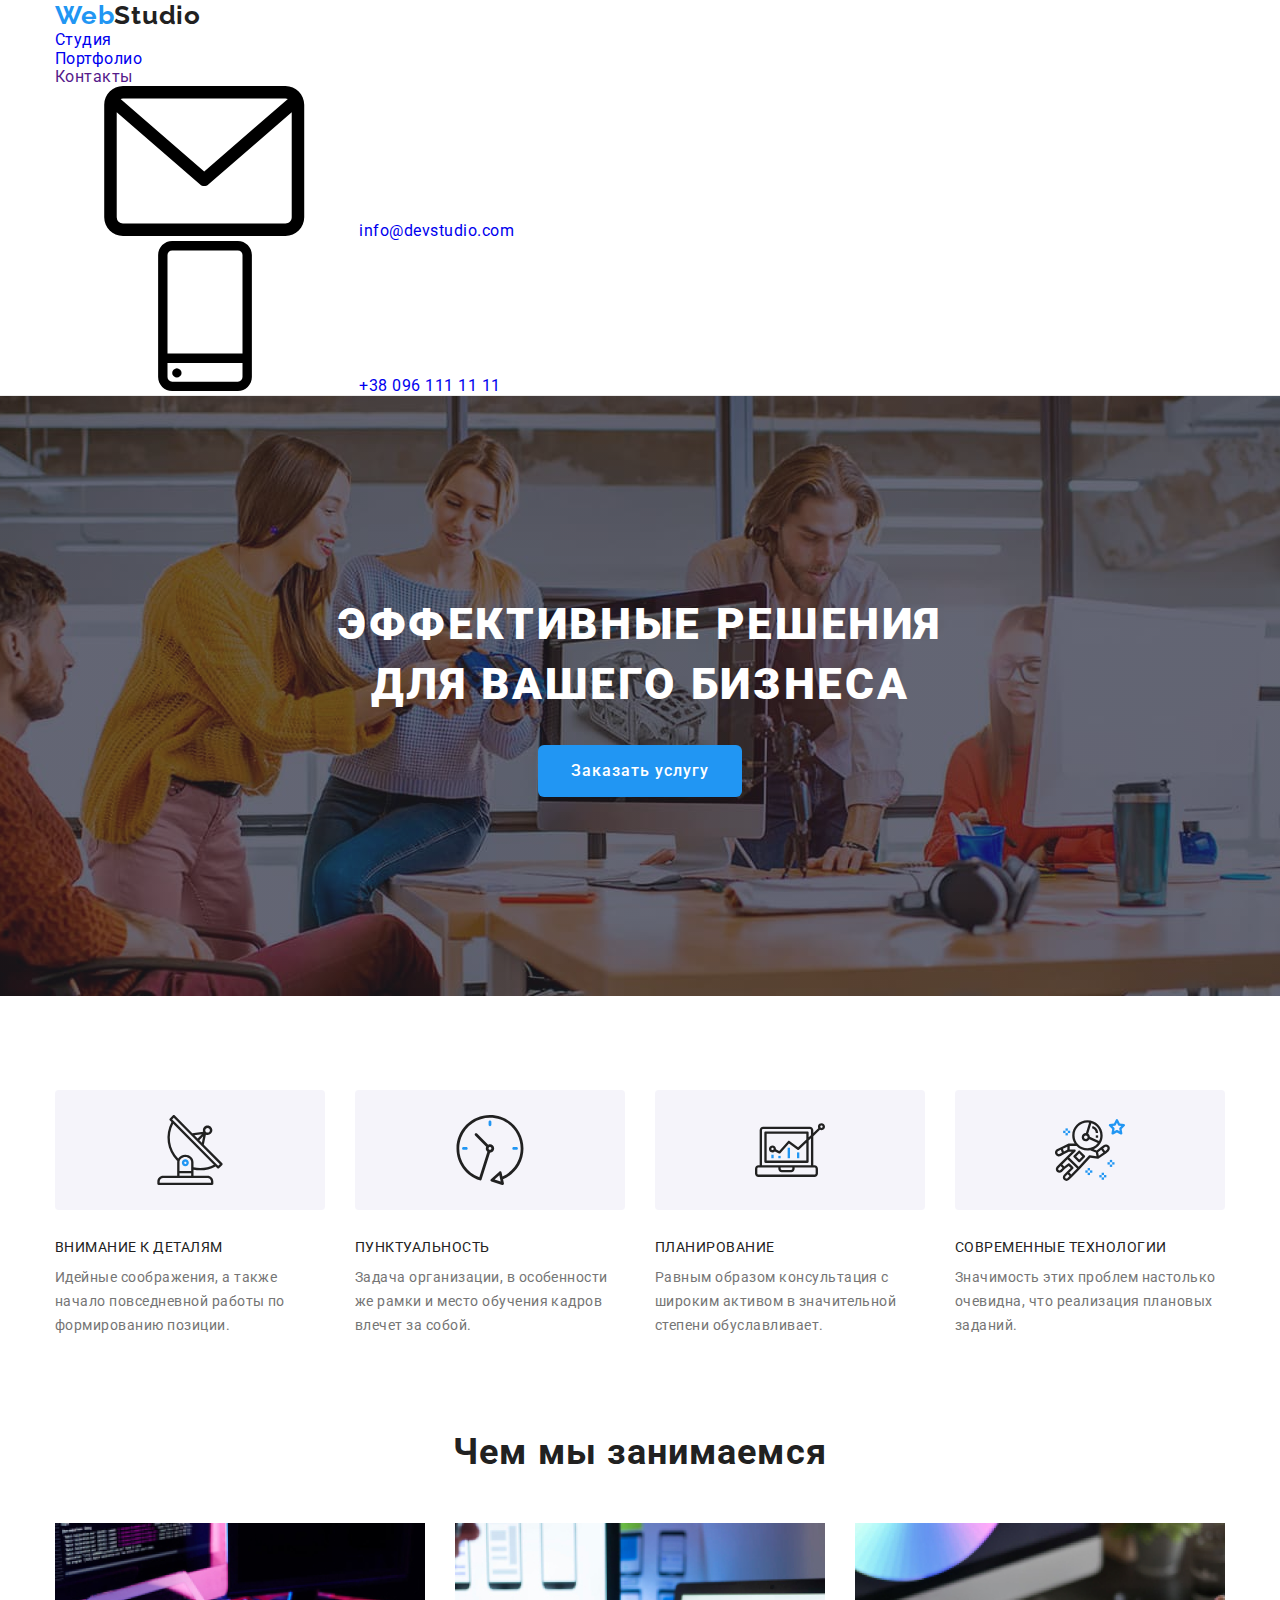
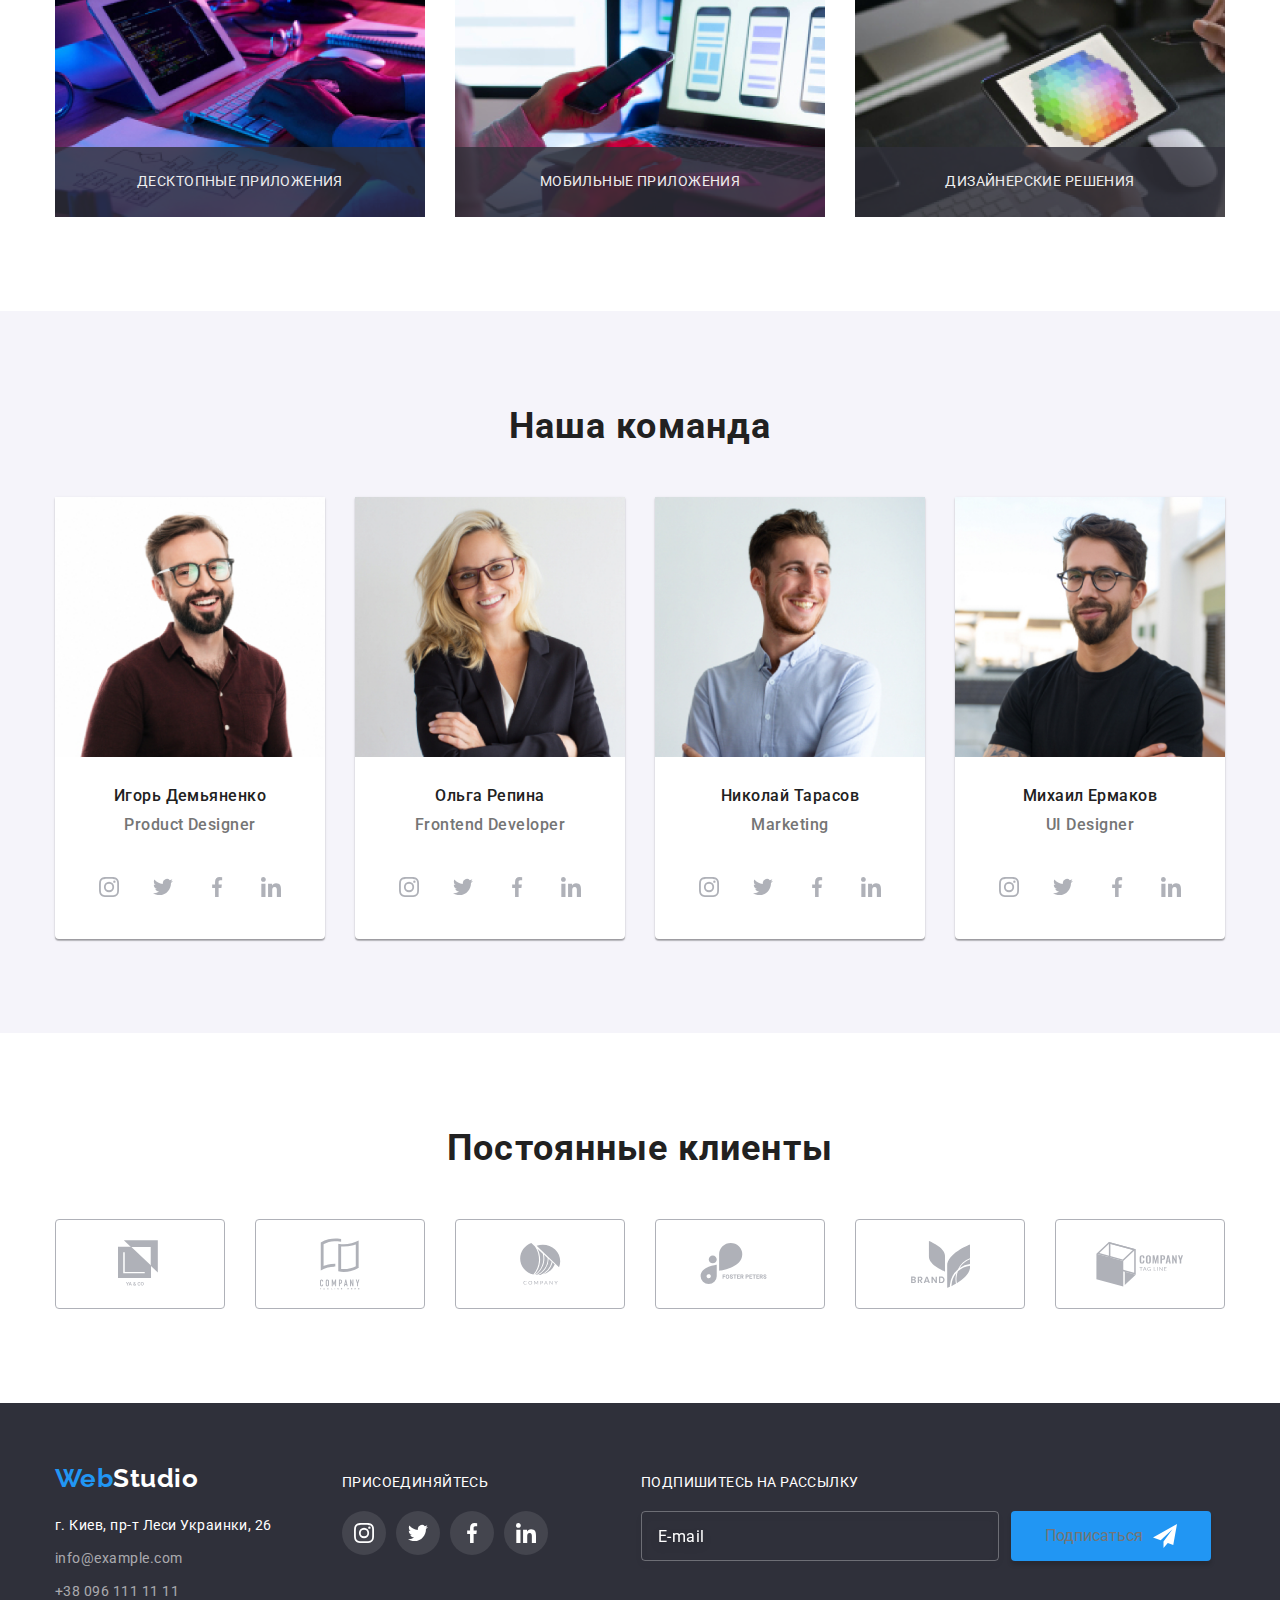
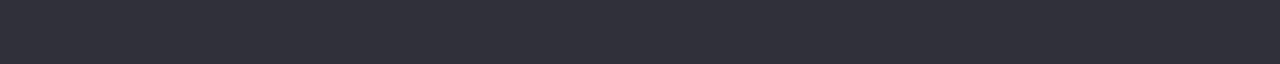
==== commit 8669b396: "дз7" ====
--- a/index.html
+++ b/index.html
@@ -12,7 +12,7 @@
       rel="stylesheet"
       href="https://cdnjs.cloudflare.com/ajax/libs/modern-normalize/0.7.0/modern-normalize.min.css"
     />
-    <link rel="stylesheet" href="./css/styles.min.css"/>
+    <link rel="stylesheet" href="./css/styles.min.css" />
   </head>
   <body>
     <header class="border">
@@ -21,17 +21,17 @@
           <span class="logo-header">Web</span>Studio
         </a>
         <ul class="site-nav list">
-          <li class="item">
+          <li class="site-nav__item">
             <a href="./index.html" class="line link current">Студия</a>
           </li>
-          <li class="item">
+          <li class="site-nav__item">
             <a href="./portfolio.html" class="link">Портфолио</a>
           </li>
-          <li class="item"><a href="" class="link">Контакты</a></li>
+          <li class="site-nav__item"><a href="" class="link">Контакты</a></li>
         </ul>
 
         <ul class="auth-nav list">
-          <li class="item-contacts">
+          <li class="auth-nav__item">
             <a
               class="header-contacts connect-icon link"
               href="mailto:info@example.com"
@@ -43,9 +43,9 @@
             </a>
           </li>
 
-          <li class="item-contacts">
+          <li class="auth-nav__item">
             <a
-              class="header-contacts connect-icon link"
+              class="auth-nav__header-contacts connect-icon link"
               href="tel:380961111111"
             >
               <svg class="smartphone connect-icon">
@@ -59,7 +59,7 @@
       </nav>
     </header>
 
-    <main>
+    <main class="section">
       <section class="hero">
         <div class="hero-baner">
           <h1 class="hero__title">
@@ -74,31 +74,31 @@
 
       <section class="section-advantage">
         <div class="container">
-          <ul class="advantages list">
-            <li class="advantage-item">
-              <h3 class="section-title">ВНИМАНИЕ К ДЕТАЛЯМ</h3>
-              <p class="section-paragraph">
+          <ul class="advantage list">
+            <li class="advantage__item">
+              <h3 class="advantage__title">ВНИМАНИЕ К ДЕТАЛЯМ</h3>
+              <p class="advantage__paragraph">
                 Идейные соображения, а также начало повседневной работы по
                 формированию позиции.
               </p>
             </li>
-            <li class="advantage-item">
-              <h3 class="section-title">ПУНКТУАЛЬНОСТЬ</h3>
-              <p class="section-paragraph">
+            <li class="advantage__item">
+              <h3 class="advantage__title">ПУНКТУАЛЬНОСТЬ</h3>
+              <p class="advantage__paragraph">
                 Задача организации, в особенности же рамки и место обучения
                 кадров влечет за собой.
               </p>
             </li>
-            <li class="advantage-item">
-              <h3 class="section-title">ПЛАНИРОВАНИЕ</h3>
-              <p class="section-paragraph">
+            <li class="advantage__item">
+              <h3 class="advantage__title">ПЛАНИРОВАНИЕ</h3>
+              <p class="advantage__paragraph">
                 Равным образом консультация с широким активом в значительной
                 степени обуславливает.
               </p>
             </li>
-            <li class="advantage-item">
-              <h3 class="section-title">СОВРЕМЕННЫЕ ТЕХНОЛОГИИ</h3>
-              <p class="section-paragraph">
+            <li class="advantage__item">
+              <h3 class="advantage__title">СОВРЕМЕННЫЕ ТЕХНОЛОГИИ</h3>
+              <p class="advantage__paragraph">
                 Значимость этих проблем настолько очевидна, что реализация
                 плановых заданий.
               </p>
@@ -109,24 +109,24 @@
 
       <section class="section-doing">
         <div class="container">
-          <h2 class="section-heading">Чем мы занимаемся</h2>
+          <h2 class="section-clients__heading">Чем мы занимаемся</h2>
           <ul class="flex list">
-            <li class="flex-item">
+            <li class="flex__item">
               <img src="./img/1.png" alt="ноут" width="370" />
-              <div class="img-thumb">
-                <p class="p-thumb">Десктопные приложения</p>
+              <div class="flex__img-thumb">
+                <p class="flex__thumb">Десктопные приложения</p>
               </div>
             </li>
-            <li class="flex-item">
+            <li class="flex__item">
               <img src="./img/2.png" alt="телефон" width="370" />
-              <div class="img-thumb">
-                <p class="p-thumb">Мобильные приложения</p>
+              <div class="flex__img-thumb">
+                <p class="flex__thumb">Мобильные приложения</p>
               </div>
             </li>
-            <li class="flex-item">
+            <li class="flex__item">
               <img src="./img/3.png" alt="планшет" width="370" />
-              <div class="img-thumb">
-                <p class="p-thumb">Дизайнерские решения</p>
+              <div class="flex__img-thumb">
+                <p class="flex__thumb">Дизайнерские решения</p>
               </div>
             </li>
           </ul>
@@ -135,219 +135,219 @@
 
       <section class="section-group">
         <div class="container">
-          <h2 class="section-heading">Наша команда</h2>
+          <h2 class="section-clients__heading">Наша команда</h2>
           <ul class="flex list">
-            <li class="flex-group">
+            <li class="flex__group">
               <img src="./img/team1.png" alt="Игорь Демьяненко" width="270" />
-              <h3 class="section-item">Игорь Демьяненко</h3>
-              <p class="direction">Product Designer</p>
-
-              <ul class="list social-icon-list">
-                <li class="item social-icon-item">
-                  <a
-                    class="link social-icon-link"
+              <h3 class="section__item">Игорь Демьяненко</h3>
+              <p class="flex__direction">Product Designer</p>
+
+              <ul class="list social-icons">
+                <li class="social-icons__item">
+                  <a
+                    class="link social-icons__link"
                     href="https://www.instagram.com/"
                     aria-label="ссылка Инстаграм"
                   >
-                    <svg class="social-icon">
+                    <svg class="social-icons__icon">
                       <use href="./img/icons/sprite.svg#icon-instagram"></use>
                     </svg>
                   </a>
                 </li>
 
-                <li class="item social-icon-item">
-                  <a
-                    class="link social-icon-link"
+                <li class="social-icons__item">
+                  <a
+                    class="link social-icons__link"
                     href="https://twitter.com/"
                     aria-label="ссылка Твиттер"
                   >
-                    <svg class="social-icon">
+                    <svg class="social-icons__icon">
                       <use href="./img/icons/sprite.svg#icon-twitter"></use>
                     </svg>
                   </a>
                 </li>
 
-                <li class="item social-icon-item">
-                  <a
-                    class="link social-icon-link"
+                <li class="social-icons__item">
+                  <a
+                    class="link social-icons__link"
                     href="https://facebook.com/"
                     aria-label="ссылка Фейсбук"
                   >
-                    <svg class="social-icon">
+                    <svg class="social-icons__icon">
                       <use href="./img/icons/sprite.svg#icon-facebook"></use>
                     </svg>
                   </a>
                 </li>
 
-                <li class="item social-icon-item">
-                  <a
-                    class="link social-icon-link "
+                <li class="social-icons__item">
+                  <a
+                    class="link social-icons__link "
                     href="https://www.linkedin.com/"
                     aria-label="ссылка Линкедин"
                   >
-                    <svg class="social-icon ">
+                    <svg class="social-icons__icon">
                       <use href="./img/icons/sprite.svg#icon-linkedin"></use>
                     </svg>
                   </a>
                 </li>
               </ul>
             </li>
-            <li class="flex-group">
+            <li class="flex__group">
               <img src="./img/team2.png" alt="Ольга Репина" width="270" />
-              <h3 class="section-item">Ольга Репина</h3>
-              <p class="direction">Frontend Developer</p>
-              <ul class="list social-icon-list">
-                <li class="item social-icon-item">
-                  <a
-                    class="link social-icon-link "
+              <h3 class="section__item">Ольга Репина</h3>
+              <p class="flex__direction">Frontend Developer</p>
+              <ul class="list social-icons">
+                <li class="social-icons__item">
+                  <a
+                    class="link social-icons__link "
                     href="https://www.instagram.com/"
                     aria-label="ссылка Инстаграм"
                   >
-                    <svg class="social-icon ">
+                    <svg class="social-icons__icon">
                       <use href="./img/icons/sprite.svg#icon-instagram"></use>
                     </svg>
                   </a>
                 </li>
 
-                <li class="item social-icon-item">
-                  <a
-                    class="link social-icon-link "
+                <li class="social-icons__item">
+                  <a
+                    class="link social-icons__link "
                     href="https://twitter.com/"
                     aria-label="ссылка Твиттер"
                   >
-                    <svg class="social-icon ">
+                    <svg class="social-icons__icon">
                       <use href="./img/icons/sprite.svg#icon-twitter"></use>
                     </svg>
                   </a>
                 </li>
 
-                <li class="item social-icon-item">
-                  <a
-                    class="link social-icon-link "
+                <li class="social-icons__item">
+                  <a
+                    class="link social-icons__link"
                     href="https://facebook.com/"
                     aria-label="ссылка Фейсбук"
                   >
-                    <svg class="social-icon">
+                    <svg class="social-icons__icon">
                       <use href="./img/icons/sprite.svg#icon-facebook"></use>
                     </svg>
                   </a>
                 </li>
 
-                <li class="item social-icon-item">
-                  <a
-                    class="link social-icon-link"
+                <li class="social-icons__item">
+                  <a
+                    class="link social-icons__link"
                     href="https://www.linkedin.com/"
                     aria-label="ссылка Линкедин"
                   >
-                    <svg class="social-icon">
+                    <svg class="social-icons__icon">
                       <use href="./img/icons/sprite.svg#icon-linkedin"></use>
                     </svg>
                   </a>
                 </li>
               </ul>
             </li>
-            <li class="flex-group">
+            <li class="flex__group">
               <img src="./img/team3.png" alt="Николай Тарасов" width="270" />
-              <h3 class="section-item">Николай Тарасов</h3>
-              <p class="direction">Marketing</p>
-              <ul class="list social-icon-list">
-                <li class="item social-icon-item">
-                  <a
-                    class="link social-icon-link"
+              <h3 class="section__item">Николай Тарасов</h3>
+              <p class="flex__direction">Marketing</p>
+              <ul class="list social-icons">
+                <li class="item social-icons__item">
+                  <a
+                    class="link social-icons__link"
                     href="https://www.instagram.com/"
                     aria-label="ссылка Инстаграм"
                   >
-                    <svg class="social-icon">
+                    <svg class="social-icons__icon">
                       <use href="./img/icons/sprite.svg#icon-instagram"></use>
                     </svg>
                   </a>
                 </li>
 
-                <li class="item social-icon-item">
-                  <a
-                    class="link social-icon-link"
+                <li class="item social-icons__item">
+                  <a
+                    class="link social-icons__link"
                     href="https://twitter.com/"
                     aria-label="ссылка Твиттер"
                   >
-                    <svg class="social-icon">
+                    <svg class="social-icons__icon">
                       <use href="./img/icons/sprite.svg#icon-twitter"></use>
                     </svg>
                   </a>
                 </li>
 
-                <li class="item social-icon-item">
-                  <a
-                    class="link social-icon-link"
+                <li class="item social-icons__item">
+                  <a
+                    class="link social-icons__link"
                     href="https://facebook.com/"
                     aria-label="ссылка Фейсбук"
                   >
-                    <svg class="social-icon">
+                    <svg class="social-icons__icon">
                       <use href="./img/icons/sprite.svg#icon-facebook"></use>
                     </svg>
                   </a>
                 </li>
 
-                <li class="item social-icon-item">
-                  <a
-                    class="link social-icon-link"
+                <li class="item social-icons__item">
+                  <a
+                    class="link social-icons__link"
                     href="https://www.linkedin.com/"
                     aria-label="ссылка Линкедин"
                   >
-                    <svg class="social-icon">
+                    <svg class="social-icons__icon">
                       <use href="./img/icons/sprite.svg#icon-linkedin"></use>
                     </svg>
                   </a>
                 </li>
               </ul>
             </li>
-            <li class="flex-group">
+            <li class="flex__group">
               <img src="./img/team4.png" alt="Михаил Ермаков" width="270" />
-              <h3 class="section-item">Михаил Ермаков</h3>
-              <p class="direction">UI Designer</p>
-              <ul class="list social-icon-list">
-                <li class="item social-icon-item">
-                  <a
-                    class="link social-icon-link"
+              <h3 class="section__item">Михаил Ермаков</h3>
+              <p class="flex__direction">UI Designer</p>
+              <ul class="list social-icons">
+                <li class="item social-icons__item">
+                  <a
+                    class="link social-icons__link"
                     href="https://www.instagram.com/"
                     aria-label="ссылка Инстаграм"
                   >
-                    <svg class="social-icon">
+                    <svg class="social-icons__icon">
                       <use href="./img/icons/sprite.svg#icon-instagram"></use>
                     </svg>
                   </a>
                 </li>
 
-                <li class="item social-icon-item">
-                  <a
-                    class="link social-icon-link"
+                <li class="item social-icons__item">
+                  <a
+                    class="link social-icons__link"
                     href="https://twitter.com/"
                     aria-label="ссылка Твиттер"
                   >
-                    <svg class="social-icon">
+                    <svg class="social-icons__icon">
                       <use href="./img/icons/sprite.svg#icon-twitter"></use>
                     </svg>
                   </a>
                 </li>
 
-                <li class="item social-icon-item">
-                  <a
-                    class="link social-icon-link"
+                <li class="item social-icons__item">
+                  <a
+                    class="link social-icons__link"
                     href="https://facebook.com/"
                     aria-label="ссылка Фейсбук"
                   >
-                    <svg class="social-icon">
+                    <svg class="social-icons__icon">
                       <use href="./img/icons/sprite.svg#icon-facebook"></use>
                     </svg>
                   </a>
                 </li>
 
-                <li class="item social-icon-item">
-                  <a
-                    class="link social-icon-link"
+                <li class="item social-icons__item">
+                  <a
+                    class="link social-icons__link"
                     href="https://www.linkedin.com/"
                     aria-label="ссылка Линкедин"
                   >
-                    <svg class="social-icon">
+                    <svg class="social-icons__icon">
                       <use href="./img/icons/sprite.svg#icon-linkedin"></use>
                     </svg>
                   </a>
@@ -359,47 +359,47 @@
       </section>
 
       <section class="section-clients">
-        <h2 class="section-heading">Постоянные клиенты</h2>
+        <h2 class="section-clients__heading">Постоянные клиенты</h2>
         <div class="container">
-          <ul class="list client-list">
-            <li class="company-item">
-              <a class="company-link client-icon" href="" aria-label="Company1">
-                <svg class="client-icon client1">
+          <ul class="list company">
+            <li class="company__item">
+              <a class="company__link client__icon" href="" aria-label="Company1">
+                <svg class="client__icon ya-co">
                   <use href="./img/icons/sprite.svg#icon-ya-co"></use>
                 </svg>
               </a>
             </li>
-            <li class="company-item">
-              <a class="company-link client-icon" href="" aria-label="Company2">
-                <svg class="client-icon client2">
+            <li class="company__item">
+              <a class="company__link client__icon" href="" aria-label="Company2">
+                <svg class="client__icon line-here">
                   <use href="./img/icons/sprite.svg#icon-tag-line-here"></use>
                 </svg>
               </a>
             </li>
-            <li class="company-item">
-              <a class="company-link client-icon" href="" aria-label="Company3">
-                <svg class="client-icon client3">
+            <li class="company__item">
+              <a class="company__link client__icon" href="" aria-label="Company3">
+                <svg class="client__icon icon-company">
                   <use href="./img/icons/sprite.svg#icon-company"></use>
                 </svg>
               </a>
             </li>
-            <li class="company-item">
-              <a class="company-link client-icon" href="" aria-label="Company4">
-                <svg class="client-icon client4">
+            <li class="company__item">
+              <a class="company__link client__icon" href="" aria-label="Company4">
+                <svg class="client__icon foster">
                   <use href="./img/icons/sprite.svg#icon-foster"></use>
                 </svg>
               </a>
             </li>
-            <li class="company-item">
-              <a class="company-link client-icon" href="" aria-label="Company5">
-                <svg class="client-icon client5">
+            <li class="company__item">
+              <a class="company__link client__icon" href="" aria-label="Company5">
+                <svg class="client__icon brand">
                   <use href="./img/icons/sprite.svg#icon-brand"></use>
                 </svg>
               </a>
             </li>
-            <li class="company-item">
-              <a class="company-link client-icon" href="" aria-label="Company6">
-                <svg class="client-icon client6">
+            <li class="company__item">
+              <a class="company__link client__icon" href="" aria-label="Company6">
+                <svg class="client__icon tag__line">
                   <use href="./img/icons/sprite.svg#icon-tag-line"></use>
                 </svg>
               </a>
@@ -430,47 +430,47 @@
         </div>
         <div class="footer-social-block">
           <h3 class="social">присоединяйтесь</h3>
-          <ul class="list social-icon-list">
-            <li class="item social-icon-item">
+          <ul class="list social-icons">
+            <li class="item social-icons__item">
               <a
-                class="link social-icon-link footer-icon"
+                class="link social-icons__link footer-icon"
                 href="https://www.instagram.com/"
                 aria-label="ссылка Инстаграм"
               >
-                <svg class="social-icon">
+                <svg class="social-icons__icon">
                   <use href="./img/icons/sprite.svg#icon-instagram"></use>
                 </svg>
               </a>
             </li>
-            <li class="item social-icon-item">
+            <li class="item social-icons__item">
               <a
-                class="link social-icon-link footer-icon"
+                class="link social-icons__link footer-icon"
                 href="https://twitter.com/"
                 aria-label="ссылка Твиттер"
               >
-                <svg class="social-icon">
+                <svg class="social-icons__icon">
                   <use href="./img/icons/sprite.svg#icon-twitter"></use>
                 </svg>
               </a>
             </li>
-            <li class="item social-icon-item">
+            <li class="item social-icons__item">
               <a
-                class="link social-icon-link footer-icon"
+                class="link social-icons__link footer-icon"
                 href="https://facebook.com/"
                 aria-label="ссылка Фейсбук"
               >
-                <svg class="social-icon">
+                <svg class="social-icons__icon">
                   <use href="./img/icons/sprite.svg#icon-facebook"></use>
                 </svg>
               </a>
             </li>
-            <li class="item social-icon-item">
+            <li class="item social-icons__item">
               <a
-                class="link social-icon-link footer-icon"
+                class="link social-icons__link footer-icon"
                 href="https://www.linkedin.com/"
                 aria-label="ссылка Линкедин"
               >
-                <svg class="social-icon">
+                <svg class="social-icons__icon">
                   <use href="./img/icons/sprite.svg#icon-linkedin"></use>
                 </svg>
               </a>
@@ -497,8 +497,8 @@
 
     <div class="backdrop is-hidden" data-modal>
       <div class="modal">
-        <button type="button" class="butclose-icon" data-modal-close>
-          <svg class="close-icon">
+        <button type="button" class="butclose--icon" data-modal-close>
+          <svg class="close__icon">
             <use href="./img/icons/sprite.svg#icon-close"></use>
           </svg>
         </button>
@@ -509,10 +509,10 @@
           <label class="data" for="name">Оставьте свои данные, мы вам перезвоним</label> 
 
           <div class="form-field">
-            <label class="form-label" for="name">Имя</label>
-            <input class="form-input" type="text" name="name" id="name"  autofocus>
+            <label class="form__label" for="name">Имя</label>
+            <input class="form__input" type="text" name="name" id="name"  autofocus>
           
-            <svg class="icon-form">
+            <svg class="form__icon">
               <use href="./img/icons/sprite.svg#icon-person"></use>
             </svg> 
           
@@ -520,31 +520,31 @@
 
 
           <div class="form-field">
-          <label class="form-label" for="tel">Телефон</label>
-          <input class="form-input" type="tel" name="tel" id="tel">
-          <svg class="icon-form">
+          <label class="form__label" for="tel">Телефон</label>
+          <input class="form__input" type="tel" name="tel" id="tel">
+          <svg class="form__icon">
             <use href="./img/icons/sprite.svg#icon-phone"></use>
           </svg> 
         </div>
 
         <div class="form-field">
-          <label class="form-label" for="mail">Почта</label>
-          <input class="form-input" type="email" name="mail" id="mail">
-          <svg class="icon-form">
+          <label class="form__label" for="mail">Почта</label>
+          <input class="form__input" type="email" name="mail" id="mail">
+          <svg class="form__icon">
             <use href="./img/icons/sprite.svg#icon-email"></use>
           </svg> 
         
         </div>
 
         <div class="form-field">
-          <label class="form-label" for="comment">Комментарий</label> 
-          <textarea class="form-textarea" name="comment" id="comment" cols="30" rows="10" placeholder="Введите текст"></textarea>
-        </div>
-
-       <div class="checkbox">
-        <label  class="checkbox-label" for="policy">
-          <input class="checkbox-input" type="checkbox" name="policy" id="policy">
-          <span class="checkbox-icon"></span>
+          <label class="form__label" for="comment">Комментарий</label> 
+          <textarea class="form__textarea" name="comment" id="comment" cols="30" rows="10" placeholder="Введите текст"></textarea>
+        </div>
+
+       <div class="form-checkbox">
+        <label  class="form__checkbox-label" for="policy">
+          <input class="form__checkbox-input" type="checkbox" name="policy" id="policy">
+          <span class="form__checkbox-icon"></span>
           Соглашаюсь с рассылкой и принимаю  <a href="" class="contract"> Условия договора</a>
            </label> 
         </div>
--- a/css/styles.min.css
+++ b/css/styles.min.css
@@ -1,2 +1,2 @@
-.border{border-bottom:1px solid #ececec}.logo{color:var(--title-text-color);font-family:Raleway;font-style:normal;font-weight:bold;font-size:26px;line-height:1.2;letter-spacing:0.03em}.logo-header{color:var(--accent-color);font-family:Raleway}.backdrop{position:fixed;top:0;left:0;width:100%;height:100%;background-color:rgba(0,0,0,0.2);opacity:1;-webkit-transition:opacity 250ms cubic-bezier(0.4, 0, 0.2, 1);transition:opacity 250ms cubic-bezier(0.4, 0, 0.2, 1)}.backdrop.is-hidden{opacity:0;pointer-events:none}.backdrop.is-hidden .modal{-webkit-transform:translate(-50%, -50%) scale(1.1);transform:translate(-50%, -50%) scale(1.1)}.modal{position:relative;top:50%;left:50%;padding-top:40px;padding-bottom:40px;width:528px;height:581px;background-color:#fff;-webkit-box-shadow:0px 1px 3px rgba(0,0,0,0.12),0px 1px 1px rgba(0,0,0,0.14),0px 2px 1px rgba(0,0,0,0.2);box-shadow:0px 1px 3px rgba(0,0,0,0.12),0px 1px 1px rgba(0,0,0,0.14),0px 2px 1px rgba(0,0,0,0.2);border-radius:4px;-webkit-transform:translate(-50%, -50%) scale(1);transform:translate(-50%, -50%) scale(1);-webkit-transition:-webkit-transform 250ms cubic-bezier(0.4, 0, 0.2, 1);transition:-webkit-transform 250ms cubic-bezier(0.4, 0, 0.2, 1);transition:transform 250ms cubic-bezier(0.4, 0, 0.2, 1);transition:transform 250ms cubic-bezier(0.4, 0, 0.2, 1), -webkit-transform 250ms cubic-bezier(0.4, 0, 0.2, 1)}button:focus{outline:none}.butclose--icon{position:absolute;top:8px;right:8px;display:inline-block;-webkit-box-align:center;-ms-flex-align:center;align-items:center;width:30px;height:30px;border-radius:50%;color:#212121;background:#fff;border:1px solid rgba(0,0,0,0.1);cursor:pointer}.close__icon{position:absolute;top:6px;right:6px;display:inline-block;-webkit-box-pack:center;-ms-flex-pack:center;justify-content:center;-webkit-box-align:center;-ms-flex-align:center;align-items:center;width:17px;height:17px;color:#000000;-webkit-transition:fill 250ms cubic-bezier(0.4, 0, 0.2, 1);transition:fill 250ms cubic-bezier(0.4, 0, 0.2, 1)}.butclose--icon:hover,.close__icon:hover{fill:#2196f3}form{position:relative;width:100%;margin-left:auto;margin-right:auto;padding-right:40px;padding-left:40px}.form-button{position:absolute;top:120%;left:30%;width:200px;height:50px;background-color:var(--accent-color);color:var(--white-color);-webkit-box-shadow:0px 4px 4px rgba(0,0,0,0.15);box-shadow:0px 4px 4px rgba(0,0,0,0.15);border-radius:4px;cursor:pointer}.data{width:448px;height:23px;font-family:Roboto;font-style:normal;font-weight:bold;font-size:20px;line-height:1.15;text-align:center;letter-spacing:0.03em;color:#212121}.form-field{position:relative;display:-webkit-box;display:-ms-flexbox;display:flex;-webkit-box-orient:vertical;-webkit-box-direction:normal;-ms-flex-direction:column;flex-direction:column}.form__label{margin-top:12px;margin-bottom:4px;width:25px;height:14px;font-family:Roboto;font-style:normal;font-weight:400px;font-size:12px;line-height:1.17;letter-spacing:0.01em;color:#757575}.form__input{padding-left:40px;width:448px;height:40px;outline:none;border:1px solid rgba(33,33,33,0.2);-webkit-box-sizing:border-box;box-sizing:border-box;border-radius:4px}.form__input:focus{border-color:#2196f3}.form__input:focus ~ .form__icon{fill:#2196F3}.form__icon{position:absolute;top:70%;left:12px;-webkit-transform:translateY(-50%);transform:translateY(-50%);display:inline-block;width:18px;height:18px;color:#212121}.form__textarea{width:448px;height:120px;border:1px solid rgba(33,33,33,0.2);-webkit-box-sizing:border-box;box-sizing:border-box;border-radius:4px}textarea::-webkit-input-placeholder{padding:12px 16px;font-family:Roboto;font-style:normal;font-weight:normal;font-size:12px;line-height:1.17;letter-spacing:0.01em;color:rgba(117,117,117,0.5)}textarea:-ms-input-placeholder{padding:12px 16px;font-family:Roboto;font-style:normal;font-weight:normal;font-size:12px;line-height:1.17;letter-spacing:0.01em;color:rgba(117,117,117,0.5)}textarea::-ms-input-placeholder{padding:12px 16px;font-family:Roboto;font-style:normal;font-weight:normal;font-size:12px;line-height:1.17;letter-spacing:0.01em;color:rgba(117,117,117,0.5)}textarea::placeholder{padding:12px 16px;font-family:Roboto;font-style:normal;font-weight:normal;font-size:12px;line-height:1.17;letter-spacing:0.01em;color:rgba(117,117,117,0.5)}.form__checkbox-input{position:absolute;width:1px;height:1px;margin:-1px;border:0;padding:0;clip:rect(0 0 0 0);overflow:hidden}.form-checkbox{margin-top:20px}.form__checkbox-label{position:absolute;display:-webkit-box;display:-ms-flexbox;display:flex;-webkit-box-align:center;-ms-flex-align:center;align-items:center;width:100%;height:24px;font-family:Roboto;font-style:normal;font-weight:250;font-size:14px;line-height:1.7;letter-spacing:0.03em;color:#757575}.form__checkbox-icon{display:inline-block;-webkit-box-align:center;-ms-flex-align:center;align-items:center;width:16px;height:16px;margin-right:8px;border:2px solid black;border-radius:2px}.form__checkbox-input:checked+.form__checkbox-icon{border-color:#2196f3;background-color:#2196f3;background-image:url(../img/icons/icon-check.svg);background-size:contain;background-origin:border-box}html{-webkit-box-sizing:border-box;box-sizing:border-box}*,*::before,*::after{-webkit-box-sizing:inherit;box-sizing:inherit}body{background-color:#fff;color:#757575;font-family:Roboto, sans-serif;letter-spacing:0.03em}.container{margin-left:auto;margin-right:auto;width:1200px;padding-left:15px;padding-right:15px}.list{padding:0;margin:0;list-style:none}textarea{resize:none}h1,h2,h3,h4,p{margin-top:0;margin-bottom:0}.link{text-decoration:none;position:relative}.link:hover,.link:focus{color:#2196f3}img{display:block;max-width:100%;height:auto}button{display:inline-block;border:1px solid transparent;text-align:center}.button-primary{display:inline-block;min-width:73px;border-radius:6px;padding:10px 32px;background-color:#2196f3;color:#fff;font-weight:500;font-size:16px;line-height:1.9;text-align:center;letter-spacing:0.06em;cursor:pointer}button:focus{outline:none}.butclose--icon{position:absolute;top:8px;right:8px;display:inline-block;-webkit-box-align:center;-ms-flex-align:center;align-items:center;width:30px;height:30px;border-radius:50%;color:#000000;background:#fff;border:1px solid rgba(0,0,0,0.1);cursor:pointer}.form-button{position:absolute;top:120%;left:30%;width:200px;height:50px;background-color:#2196f3;color:#fff;-webkit-box-shadow:0px 4px 4px rgba(0,0,0,0.15);box-shadow:0px 4px 4px rgba(0,0,0,0.15);border-radius:4px;cursor:pointer}.button-flex .button-item:not(:last-child){margin-right:8px}.button-secondary{display:inline-block;min-width:73px;height:38px;padding:6px 22px;background-color:#f5f4fa;color:#212121;text-decoration:none;border-radius:4px;border:none;font-family:Roboto;font-style:normal;font-weight:500;font-size:16px;line-height:1.6;letter-spacing:0.03em;text-align:center;-webkit-transition:color 250ms cubic-bezier(0.4, 0, 0.2, 1),background-color 250ms cubic-bezier(0.4, 0, 0.2, 1);transition:color 250ms cubic-bezier(0.4, 0, 0.2, 1),background-color 250ms cubic-bezier(0.4, 0, 0.2, 1);cursor:pointer}.button-secondary:hover,.button-secondary:focus{background-color:#2196f3;color:#fff}.button-flex{display:-webkit-box;display:-ms-flexbox;display:flex;-webkit-box-pack:center;-ms-flex-pack:center;justify-content:center;margin-top:94px;margin-bottom:34px}.section-button{padding-bottom:94px}.social-icons{display:-webkit-box;display:-ms-flexbox;display:flex;-webkit-box-pack:center;-ms-flex-pack:center;justify-content:center;-webkit-box-align:center;-ms-flex-align:center;align-items:center;margin-bottom:30px}.social-icons__item:not(:last-child){margin-right:10px}.social-icons__link{display:-webkit-box;display:-ms-flexbox;display:flex;-webkit-box-pack:center;-ms-flex-pack:center;justify-content:center;-webkit-box-align:center;-ms-flex-align:center;align-items:center;width:44px;height:44px;fill:#afb1b8;border-radius:50%;-webkit-transition:background-color 250ms cubic-bezier(0.4, 0, 0.2, 1),fill 250ms cubic-bezier(0.4, 0, 0.2, 1);transition:background-color 250ms cubic-bezier(0.4, 0, 0.2, 1),fill 250ms cubic-bezier(0.4, 0, 0.2, 1)}.social-icons__link:hover,.social-icons__link:focus{fill:#fff;background-color:#2196f3}.social-icons__link:hover,.social-icons__link:focus{fill:#fff}.social-icons__icon{width:20px;height:20px}.section-clients{padding-top:94px;padding-bottom:94px}.section-clients__heading{margin-top:0;margin-bottom:50px;font-family:Roboto;font-style:normal;font-weight:bold;font-size:36px;line-height:42px;text-align:center;letter-spacing:0.03em;color:#212121}.company{display:-webkit-box;display:-ms-flexbox;display:flex;-webkit-box-pack:center;-ms-flex-pack:center;justify-content:center;-webkit-box-align:center;-ms-flex-align:center;align-items:center}.company__item{margin-right:30px}.company__item:last-child{margin-right:0}.company__link{display:-webkit-inline-box;display:-ms-inline-flexbox;display:inline-flex;-webkit-box-pack:center;-ms-flex-pack:center;justify-content:center;-webkit-box-align:center;-ms-flex-align:center;align-items:center;width:170px;height:90px;border:1px solid #afb1b8;-webkit-box-sizing:border-box;box-sizing:border-box;border-radius:4px;fill:#afb1b8;-webkit-transition:border 250ms cubic-bezier(0.4, 0, 0.2, 1),border 250ms cubic-bezier(0.4, 0, 0.2, 1);transition:border 250ms cubic-bezier(0.4, 0, 0.2, 1),border 250ms cubic-bezier(0.4, 0, 0.2, 1)}.company__link.client__icon:hover{fill:#2196f3;border:1px solid #2196f3}.ya-co{width:44px;height:49px}.line-here{width:40px;height:52px}.icon-company{width:41px;height:42px}.foster{width:80px;height:42px}.brand{width:59px;height:47px}.tag__line{width:88px;height:45px}.heder-portfolio{font-size:0}.cards{display:-webkit-box;display:-ms-flexbox;display:flex;-ms-flex-wrap:wrap;flex-wrap:wrap}.inscription{padding:24px 20px;margin-top:20px;margin-bottom:4px}.product{position:relative;overflow:hidden}.product-overlay{position:absolute;top:0;left:0;width:100%;height:100%;background-color:rgba(33,150,243,0.9);padding:63px 24px;-webkit-transform:translateY(100%);transform:translateY(100%);-webkit-transition:-webkit-transform 250ms cubic-bezier(0.4, 0, 0.2, 1);transition:-webkit-transform 250ms cubic-bezier(0.4, 0, 0.2, 1);transition:transform 250ms cubic-bezier(0.4, 0, 0.2, 1);transition:transform 250ms cubic-bezier(0.4, 0, 0.2, 1), -webkit-transform 250ms cubic-bezier(0.4, 0, 0.2, 1)}.flex-element:hover .product-overlay{-webkit-transform:translateY(0%);transform:translateY(0%)}.product-actions{height:100%;font-family:Roboto;font-style:normal;font-weight:400;font-size:18px;line-height:28px;letter-spacing:0.03em;color:#fff}.cards-title{margin-top:0;margin-bottom:4px;color:#212121;font-family:Roboto;font-style:normal;font-weight:400;font-size:18px;line-height:2}.cards-paragraph{font-weight:400;font-size:16px;line-height:1.9;color:#757575}.flex-element{margin-right:30px;margin-bottom:30px;width:370px;min-height:404px;border:1px solid #eeeeee;background-color:#fff}.flex-element:hover,.flex-element:focus{-webkit-box-shadow:0px 1px 1px rgba(0,0,0,0.12),0px 4px 4px rgba(0,0,0,0.06),1px 4px 6px rgba(0,0,0,0.16);box-shadow:0px 1px 1px rgba(0,0,0,0.12),0px 4px 4px rgba(0,0,0,0.06),1px 4px 6px rgba(0,0,0,0.16)}.flex-element:nth-child(3n){margin-right:0}.cards .flex-element:nth-last-child(-n+3){margin-bottom:0}.info{background-color:#2f303a}.footer-block{display:-webkit-box;display:-ms-flexbox;display:flex;-webkit-box-align:baseline;-ms-flex-align:baseline;align-items:baseline;padding:60px 15px}address{font-style:normal;margin-top:20px}.address-block{margin-right:70px}.footer-data{display:block;margin-top:9px;margin-bottom:0;text-decoration:none;color:rgba(255,255,255,0.6);font-weight:400;font-size:14px;line-height:1.7;-webkit-transition:color 250ms cubic-bezier(0.4, 0, 0.2, 1);transition:color 250ms cubic-bezier(0.4, 0, 0.2, 1)}.footer-data:hover,.footer-data:focus{color:#2196f3}.footer-address{color:#fff;font-weight:400;font-size:14px;line-height:1.7}.footer-social-block{margin-right:93px}.social{margin:0;margin-bottom:20px;width:100%;font-family:Roboto;font-style:normal;font-weight:400;font-size:14px;line-height:1.14;letter-spacing:0.03em;text-transform:uppercase;color:#fff}.footer-icon{fill:#fff;background-color:rgba(255,255,255,0.1)}.footer-social-block .social-icons{margin-bottom:0}.footer-form{position:relative;display:-webkit-box;display:-ms-flexbox;display:flex;padding-left:0;padding-right:0}.footer-input{width:358px;height:50px;padding-left:16px;padding-top:15px;padding-bottom:15px;border:1px solid rgba(255,255,255,0.3);-webkit-box-sizing:border-box;box-sizing:border-box;-webkit-filter:drop-shadow(0px 4px 4px rgba(0,0,0,0.15));filter:drop-shadow(0px 4px 4px rgba(0,0,0,0.15));border-radius:4px;color:rgba(255,255,255,0.6);background-color:var(--dark-background-color)}input::-webkit-input-placeholder{width:47px;height:20px;font-family:Roboto;font-style:normal;font-weight:normal;font-size:16px;line-height:20px;display:-webkit-box;display:flex;-webkit-box-align:center;align-items:center;letter-spacing:0.03em;color:#fff}input:-ms-input-placeholder{width:47px;height:20px;font-family:Roboto;font-style:normal;font-weight:normal;font-size:16px;line-height:20px;display:-ms-flexbox;display:flex;-ms-flex-align:center;align-items:center;letter-spacing:0.03em;color:#fff}input::-ms-input-placeholder{width:47px;height:20px;font-family:Roboto;font-style:normal;font-weight:normal;font-size:16px;line-height:20px;display:-ms-flexbox;display:flex;-ms-flex-align:center;align-items:center;letter-spacing:0.03em;color:#fff}input::placeholder{width:47px;height:20px;font-family:Roboto;font-style:normal;font-weight:normal;font-size:16px;line-height:20px;display:-webkit-box;display:-ms-flexbox;display:flex;-webkit-box-align:center;-ms-flex-align:center;align-items:center;letter-spacing:0.03em;color:#fff}.icon-send{margin-left:10px;width:24px;height:24px}.footer-form .form-button{position:absolute;display:-webkit-box;display:-ms-flexbox;display:flex;-webkit-box-pack:center;-ms-flex-pack:center;justify-content:center;-webkit-box-align:center;-ms-flex-align:center;align-items:center;text-align:center;top:0;left:100%;margin-left:12px;width:200px;height:50px;padding:10px 28px;cursor:pointer;-webkit-transform:translateX(0%);transform:translateX(0%)}.hero{display:-webkit-box;display:-ms-flexbox;display:flex;-webkit-box-orient:vertical;-webkit-box-direction:normal;-ms-flex-direction:column;flex-direction:column;-webkit-box-pack:center;-ms-flex-pack:center;justify-content:center;-webkit-box-align:center;-ms-flex-align:center;align-items:center;max-width:1600px;min-height:600px;margin-left:auto;margin-right:auto;background-color:#2f303a;background-image:-webkit-gradient(linear, left top, right top, from(rgba(47,48,58,0.4)), to(rgba(47,48,58,0.4))),url("../img/header.jpg");background-image:linear-gradient(to right, rgba(47,48,58,0.4), rgba(47,48,58,0.4)),url("../img/header.jpg");background-repeat:no-repeat;background-size:cover;background-position:center}.hero-baner{display:block;text-align:center}.hero__title{margin-bottom:30px;color:#fff;font-weight:900;font-size:44px;line-height:1.36;text-align:center;letter-spacing:0.06em;text-transform:uppercase}.section-advantage{padding-top:94px;padding-bottom:94px}.advantage{display:-webkit-box;display:-ms-flexbox;display:flex;-ms-flex-wrap:wrap;flex-wrap:wrap}.advantage__item{width:calc((100% - 90px) / 4);margin-right:30px}.advantage__item:nth-child(4n){margin-right:0}.advantage__item::before{display:block;content:'';width:270px;height:120px;margin-top:0;margin-bottom:30px;background-size:contain;background-size:70px;background-repeat:no-repeat;background-position:center;background-color:#f5f4fa;border-radius:4px}.advantage__item:nth-child(1)::before{background-image:url(../img/antenna.svg)}.advantage__item:nth-child(2)::before{background-image:url(../img/clock.svg)}.advantage__item:nth-child(3)::before{background-image:url(../img/diagram.svg)}.advantage__item:nth-child(4)::before{background-image:url(../img/astronaut.svg)}.advantage__title{margin-top:0;margin-bottom:10px;color:#212121;font-weight:400;font-size:14px;line-height:1.14}.advantage__paragraph{color:var(--primary-text-color);font-weight:400;font-size:14px;line-height:1.7}.section-doing{padding-top:0;padding-bottom:94px}.section-doing .section-clients__heading{margin-top:0;margin-bottom:50px;color:#212121;font-weight:700;font-size:36px;line-height:1, 2;text-align:center}.flex{display:-webkit-box;display:-ms-flexbox;display:flex;-ms-flex-wrap:wrap;flex-wrap:wrap}.flex__item{position:relative;width:370;margin-right:30px}.flex__item:nth-child(3n){margin-right:0}.flex__img-thumb{display:-webkit-box;display:-ms-flexbox;display:flex;-webkit-box-pack:center;-ms-flex-pack:center;justify-content:center;-webkit-box-align:center;-ms-flex-align:center;align-items:center;position:absolute;content:'';width:100%;height:24%;bottom:0;left:0;background-color:rgba(47,48,58,0.8);opacity:1}.flex__thumb{font-family:Roboto;font-style:normal;font-weight:400;font-size:14px;line-height:1.14;text-align:center;letter-spacing:0.03em;text-transform:uppercase;color:#eeeeee}.section-group .section-clients__heading{margin-top:0;margin-bottom:50px;color:#212121;font-weight:700;font-size:36px;line-height:1, 2;text-align:center}.flex__group{background-color:#fff;width:270;margin-right:30px;-webkit-box-shadow:0px 1px 3px rgba(0,0,0,0.12),0px 1px 1px rgba(0,0,0,0.14),0px 2px 1px rgba(0,0,0,0.2);box-shadow:0px 1px 3px rgba(0,0,0,0.12),0px 1px 1px rgba(0,0,0,0.14),0px 2px 1px rgba(0,0,0,0.2);border-radius:0px 0px 4px 4px}.flex__group:nth-child(4n){margin-right:0}.section-group{padding-top:94px;padding-bottom:94px;background-color:#f5f4fa}.section__item{margin-top:30px;margin-bottom:0;text-align:center;color:#212121;font-weight:500;font-size:16px;line-height:1.18}.flex__direction{margin-top:10px;margin-bottom:30px;text-align:center;color:#757575;font-weight:500;font-size:16px;line-height:1.18}
+html{-webkit-box-sizing:border-box;box-sizing:border-box}*,*::before,*::after{-webkit-box-sizing:inherit;box-sizing:inherit}body{background-color:#fff;color:#757575;font-family:Roboto, sans-serif;letter-spacing:0.03em}.container{margin-left:auto;margin-right:auto;width:1200px;padding-left:15px;padding-right:15px}.list{padding:0;margin:0;list-style:none}textarea{resize:none}h1,h2,h3,h4,p{margin-top:0;margin-bottom:0}.link{text-decoration:none;position:relative}.link:hover,.link:focus{color:#2196f3}img{display:block;max-width:100%;height:auto}button{display:inline-block;border:1px solid transparent;text-align:center}.button-primary{display:inline-block;min-width:73px;border-radius:6px;padding:10px 32px;background-color:#2196f3;color:#fff;font-weight:500;font-size:16px;line-height:1.9;text-align:center;letter-spacing:0.06em;cursor:pointer}button:focus{outline:none}.butclose--icon{position:absolute;top:8px;right:8px;display:inline-block;-webkit-box-align:center;-ms-flex-align:center;align-items:center;width:30px;height:30px;border-radius:50%;color:#000000;background:#fff;border:1px solid rgba(0,0,0,0.1);cursor:pointer}.form-button{position:absolute;top:120%;left:30%;width:200px;height:50px;background-color:#2196f3;color:#fff;-webkit-box-shadow:0px 4px 4px rgba(0,0,0,0.15);box-shadow:0px 4px 4px rgba(0,0,0,0.15);border-radius:4px;cursor:pointer}.button-flex .button-item:not(:last-child){margin-right:8px}.footer-form .form-button{position:absolute;display:-webkit-box;display:-ms-flexbox;display:flex;-webkit-box-pack:center;-ms-flex-pack:center;justify-content:center;-webkit-box-align:center;-ms-flex-align:center;align-items:center;text-align:center;top:0;left:100%;margin-left:12px;background-color:#2196f3;width:200px;height:50px;padding:10px 28px;cursor:pointer;-webkit-transform:translateX(0%);transform:translateX(0%)}.button-secondary{display:inline-block;min-width:73px;height:38px;padding:6px 22px;background-color:#f5f4fa;color:#212121;text-decoration:none;border-radius:4px;border:none;font-family:Roboto;font-style:normal;font-weight:500;font-size:16px;line-height:1.6;letter-spacing:0.03em;text-align:center;-webkit-transition:color 250ms cubic-bezier(0.4, 0, 0.2, 1),background-color 250ms cubic-bezier(0.4, 0, 0.2, 1);transition:color 250ms cubic-bezier(0.4, 0, 0.2, 1),background-color 250ms cubic-bezier(0.4, 0, 0.2, 1);cursor:pointer}.button-secondary:hover,.button-secondary:focus{background-color:#2196f3;color:#fff}.button-flex{display:-webkit-box;display:-ms-flexbox;display:flex;-webkit-box-pack:center;-ms-flex-pack:center;justify-content:center;margin-top:94px;margin-bottom:34px}.section-button{padding-bottom:94px}.border{border-bottom:1px solid #ececec}.logo{color:#212121;font-family:Raleway;font-style:normal;font-weight:bold;font-size:26px;line-height:1.2;letter-spacing:0.03em}.logo-header{color:#2196f3;font-family:Raleway}.logo-footer{color:#fff;font-family:Raleway;font-style:normal;font-weight:bold;font-size:26px;line-height:1.2}.backdrop{position:fixed;top:0;left:0;width:100%;height:100%;background-color:rgba(0,0,0,0.2);opacity:1;-webkit-transition:opacity 250ms cubic-bezier(0.4, 0, 0.2, 1);transition:opacity 250ms cubic-bezier(0.4, 0, 0.2, 1)}.backdrop.is-hidden{opacity:0;pointer-events:none}.backdrop.is-hidden .modal{-webkit-transform:translate(-50%, -50%) scale(1.1);transform:translate(-50%, -50%) scale(1.1)}.modal{position:relative;top:50%;left:50%;padding-top:40px;padding-bottom:40px;width:528px;height:581px;background-color:#fff;-webkit-box-shadow:0px 1px 3px rgba(0,0,0,0.12),0px 1px 1px rgba(0,0,0,0.14),0px 2px 1px rgba(0,0,0,0.2);box-shadow:0px 1px 3px rgba(0,0,0,0.12),0px 1px 1px rgba(0,0,0,0.14),0px 2px 1px rgba(0,0,0,0.2);border-radius:4px;-webkit-transform:translate(-50%, -50%) scale(1);transform:translate(-50%, -50%) scale(1);-webkit-transition:-webkit-transform 250ms cubic-bezier(0.4, 0, 0.2, 1);transition:-webkit-transform 250ms cubic-bezier(0.4, 0, 0.2, 1);transition:transform 250ms cubic-bezier(0.4, 0, 0.2, 1);transition:transform 250ms cubic-bezier(0.4, 0, 0.2, 1), -webkit-transform 250ms cubic-bezier(0.4, 0, 0.2, 1)}button:focus{outline:none}.butclose--icon{position:absolute;top:8px;right:8px;display:inline-block;-webkit-box-align:center;-ms-flex-align:center;align-items:center;width:30px;height:30px;border-radius:50%;color:#212121;background:#fff;border:1px solid rgba(0,0,0,0.1);cursor:pointer}.close__icon{position:absolute;top:6px;right:6px;display:inline-block;-webkit-box-pack:center;-ms-flex-pack:center;justify-content:center;-webkit-box-align:center;-ms-flex-align:center;align-items:center;width:17px;height:17px;color:#000000;-webkit-transition:fill 250ms cubic-bezier(0.4, 0, 0.2, 1);transition:fill 250ms cubic-bezier(0.4, 0, 0.2, 1)}.butclose--icon:hover,.close__icon:hover{fill:#2196f3}form{position:relative;width:100%;margin-left:auto;margin-right:auto;padding-right:40px;padding-left:40px}.form-button{position:absolute;top:120%;left:30%;width:200px;height:50px;background-color:var(--accent-color);color:var(--white-color);-webkit-box-shadow:0px 4px 4px rgba(0,0,0,0.15);box-shadow:0px 4px 4px rgba(0,0,0,0.15);border-radius:4px;cursor:pointer}.data{width:448px;height:23px;font-family:Roboto;font-style:normal;font-weight:bold;font-size:20px;line-height:1.15;text-align:center;letter-spacing:0.03em;color:#212121}.form-field{position:relative;display:-webkit-box;display:-ms-flexbox;display:flex;-webkit-box-orient:vertical;-webkit-box-direction:normal;-ms-flex-direction:column;flex-direction:column}.form__label{margin-top:12px;margin-bottom:4px;width:25px;height:14px;font-family:Roboto;font-style:normal;font-weight:400px;font-size:12px;line-height:1.17;letter-spacing:0.01em;color:#757575}.form__input{padding-left:40px;width:448px;height:40px;outline:none;border:1px solid rgba(33,33,33,0.2);-webkit-box-sizing:border-box;box-sizing:border-box;border-radius:4px}.form__input:focus{border-color:#2196f3}.form__input:focus ~ .form__icon{fill:#2196F3}.form__icon{position:absolute;top:70%;left:12px;-webkit-transform:translateY(-50%);transform:translateY(-50%);display:inline-block;width:18px;height:18px;color:#212121}.form__textarea{width:448px;height:120px;border:1px solid rgba(33,33,33,0.2);-webkit-box-sizing:border-box;box-sizing:border-box;border-radius:4px}textarea::-webkit-input-placeholder{padding:12px 16px;font-family:Roboto;font-style:normal;font-weight:normal;font-size:12px;line-height:1.17;letter-spacing:0.01em;color:rgba(117,117,117,0.5)}textarea:-ms-input-placeholder{padding:12px 16px;font-family:Roboto;font-style:normal;font-weight:normal;font-size:12px;line-height:1.17;letter-spacing:0.01em;color:rgba(117,117,117,0.5)}textarea::-ms-input-placeholder{padding:12px 16px;font-family:Roboto;font-style:normal;font-weight:normal;font-size:12px;line-height:1.17;letter-spacing:0.01em;color:rgba(117,117,117,0.5)}textarea::placeholder{padding:12px 16px;font-family:Roboto;font-style:normal;font-weight:normal;font-size:12px;line-height:1.17;letter-spacing:0.01em;color:rgba(117,117,117,0.5)}.form__checkbox-input{position:absolute;width:1px;height:1px;margin:-1px;border:0;padding:0;clip:rect(0 0 0 0);overflow:hidden}.form-checkbox{margin-top:20px}.form__checkbox-label{position:absolute;display:-webkit-box;display:-ms-flexbox;display:flex;-webkit-box-align:center;-ms-flex-align:center;align-items:center;width:100%;height:24px;font-family:Roboto;font-style:normal;font-weight:250;font-size:14px;line-height:1.7;letter-spacing:0.03em;color:#757575}.form__checkbox-icon{display:inline-block;-webkit-box-align:center;-ms-flex-align:center;align-items:center;width:16px;height:16px;margin-right:8px;border:2px solid black;border-radius:2px}.form__checkbox-input:checked+.form__checkbox-icon{border-color:#2196f3;background-color:#2196f3;background-image:url(../img/icons/icon-check.svg);background-size:contain;background-origin:border-box}.social-icons{display:-webkit-box;display:-ms-flexbox;display:flex;-webkit-box-pack:center;-ms-flex-pack:center;justify-content:center;-webkit-box-align:center;-ms-flex-align:center;align-items:center;margin-bottom:30px}.social-icons__item:not(:last-child){margin-right:10px}.social-icons__link{display:-webkit-box;display:-ms-flexbox;display:flex;-webkit-box-pack:center;-ms-flex-pack:center;justify-content:center;-webkit-box-align:center;-ms-flex-align:center;align-items:center;width:44px;height:44px;fill:#afb1b8;border-radius:50%;-webkit-transition:background-color 250ms cubic-bezier(0.4, 0, 0.2, 1),fill 250ms cubic-bezier(0.4, 0, 0.2, 1);transition:background-color 250ms cubic-bezier(0.4, 0, 0.2, 1),fill 250ms cubic-bezier(0.4, 0, 0.2, 1)}.social-icons__link:hover,.social-icons__link:focus{fill:#fff;background-color:#2196f3}.social-icons__link:hover,.social-icons__link:focus{fill:#fff}.social-icons__icon{width:20px;height:20px}.section-advantage{padding-top:94px;padding-bottom:94px}.advantage{display:-webkit-box;display:-ms-flexbox;display:flex;-ms-flex-wrap:wrap;flex-wrap:wrap}.advantage__item{width:calc((100% - 90px) / 4);margin-right:30px}.advantage__item:nth-child(4n){margin-right:0}.advantage__item::before{display:block;content:'';width:270px;height:120px;margin-top:0;margin-bottom:30px;background-size:contain;background-size:70px;background-repeat:no-repeat;background-position:center;background-color:#f5f4fa;border-radius:4px}.advantage__item:nth-child(1)::before{background-image:url(../img/antenna.svg)}.advantage__item:nth-child(2)::before{background-image:url(../img/clock.svg)}.advantage__item:nth-child(3)::before{background-image:url(../img/diagram.svg)}.advantage__item:nth-child(4)::before{background-image:url(../img/astronaut.svg)}.advantage__title{margin-top:0;margin-bottom:10px;color:#212121;font-weight:400;font-size:14px;line-height:1.14}.advantage__paragraph{color:var(--primary-text-color);font-weight:400;font-size:14px;line-height:1.7}.section-clients{padding-top:94px;padding-bottom:94px}.section-clients__heading{margin-top:0;margin-bottom:50px;font-family:Roboto;font-style:normal;font-weight:bold;font-size:36px;line-height:42px;text-align:center;letter-spacing:0.03em;color:#212121}.company{display:-webkit-box;display:-ms-flexbox;display:flex;-webkit-box-pack:center;-ms-flex-pack:center;justify-content:center;-webkit-box-align:center;-ms-flex-align:center;align-items:center}.company__item{margin-right:30px}.company__item:last-child{margin-right:0}.company__link{display:-webkit-inline-box;display:-ms-inline-flexbox;display:inline-flex;-webkit-box-pack:center;-ms-flex-pack:center;justify-content:center;-webkit-box-align:center;-ms-flex-align:center;align-items:center;width:170px;height:90px;border:1px solid #afb1b8;-webkit-box-sizing:border-box;box-sizing:border-box;border-radius:4px;fill:#afb1b8;-webkit-transition:border 250ms cubic-bezier(0.4, 0, 0.2, 1),border 250ms cubic-bezier(0.4, 0, 0.2, 1);transition:border 250ms cubic-bezier(0.4, 0, 0.2, 1),border 250ms cubic-bezier(0.4, 0, 0.2, 1)}.company__link.client__icon:hover{fill:#2196f3;border:1px solid #2196f3}.ya-co{width:44px;height:49px}.line-here{width:40px;height:52px}.icon-company{width:41px;height:42px}.foster{width:80px;height:42px}.brand{width:59px;height:47px}.tag__line{width:88px;height:45px}.section-doing{padding-top:0;padding-bottom:94px}.section-doing .section-clients__heading{margin-top:0;margin-bottom:50px;color:#212121;font-weight:700;font-size:36px;line-height:1, 2;text-align:center}.flex{display:-webkit-box;display:-ms-flexbox;display:flex;-ms-flex-wrap:wrap;flex-wrap:wrap}.flex__item{position:relative;width:370;margin-right:30px}.flex__item:nth-child(3n){margin-right:0}.flex__img-thumb{display:-webkit-box;display:-ms-flexbox;display:flex;-webkit-box-pack:center;-ms-flex-pack:center;justify-content:center;-webkit-box-align:center;-ms-flex-align:center;align-items:center;position:absolute;content:'';width:100%;height:24%;bottom:0;left:0;background-color:rgba(47,48,58,0.8);opacity:1}.flex__thumb{font-family:Roboto;font-style:normal;font-weight:400;font-size:14px;line-height:1.14;text-align:center;letter-spacing:0.03em;text-transform:uppercase;color:#eeeeee}.section-group .section-clients__heading{margin-top:0;margin-bottom:50px;color:#212121;font-weight:700;font-size:36px;line-height:1, 2;text-align:center}.flex__group{background-color:#fff;width:270;margin-right:30px;-webkit-box-shadow:0px 1px 3px rgba(0,0,0,0.12),0px 1px 1px rgba(0,0,0,0.14),0px 2px 1px rgba(0,0,0,0.2);box-shadow:0px 1px 3px rgba(0,0,0,0.12),0px 1px 1px rgba(0,0,0,0.14),0px 2px 1px rgba(0,0,0,0.2);border-radius:0px 0px 4px 4px}.flex__group:nth-child(4n){margin-right:0}.section-group{padding-top:94px;padding-bottom:94px;background-color:#f5f4fa}.section__item{margin-top:30px;margin-bottom:0;text-align:center;color:#212121;font-weight:500;font-size:16px;line-height:1.18}.flex__direction{margin-top:10px;margin-bottom:30px;text-align:center;color:#757575;font-weight:500;font-size:16px;line-height:1.18}.info{background-color:#2f303a}.footer-block{display:-webkit-box;display:-ms-flexbox;display:flex;-webkit-box-align:baseline;-ms-flex-align:baseline;align-items:baseline;padding:60px 15px}address{font-style:normal;margin-top:20px}.address-block{margin-right:70px}.footer-data{display:block;margin-top:9px;margin-bottom:0;text-decoration:none;color:rgba(255,255,255,0.6);font-weight:400;font-size:14px;line-height:1.7;-webkit-transition:color 250ms cubic-bezier(0.4, 0, 0.2, 1);transition:color 250ms cubic-bezier(0.4, 0, 0.2, 1)}.footer-data:hover,.footer-data:focus{color:#2196f3}.footer-address{color:#fff;font-weight:400;font-size:14px;line-height:1.7}.footer-social-block{margin-right:93px}.social{margin:0;margin-bottom:20px;width:100%;font-family:Roboto;font-style:normal;font-weight:400;font-size:14px;line-height:1.14;letter-spacing:0.03em;text-transform:uppercase;color:#fff}.footer-icon{fill:#fff;background-color:rgba(255,255,255,0.1)}.footer-social-block .social-icons{margin-bottom:0}.footer-form{position:relative;display:-webkit-box;display:-ms-flexbox;display:flex;padding-left:0;padding-right:0}.footer-input{width:358px;height:50px;padding-left:16px;padding-top:15px;padding-bottom:15px;border:1px solid rgba(255,255,255,0.3);-webkit-box-sizing:border-box;box-sizing:border-box;-webkit-filter:drop-shadow(0px 4px 4px rgba(0,0,0,0.15));filter:drop-shadow(0px 4px 4px rgba(0,0,0,0.15));border-radius:4px;color:rgba(255,255,255,0.6);background-color:var(--dark-background-color)}input::-webkit-input-placeholder{width:47px;height:20px;font-family:Roboto;font-style:normal;font-weight:normal;font-size:16px;line-height:20px;display:-webkit-box;display:flex;-webkit-box-align:center;align-items:center;letter-spacing:0.03em;color:#fff}input:-ms-input-placeholder{width:47px;height:20px;font-family:Roboto;font-style:normal;font-weight:normal;font-size:16px;line-height:20px;display:-ms-flexbox;display:flex;-ms-flex-align:center;align-items:center;letter-spacing:0.03em;color:#fff}input::-ms-input-placeholder{width:47px;height:20px;font-family:Roboto;font-style:normal;font-weight:normal;font-size:16px;line-height:20px;display:-ms-flexbox;display:flex;-ms-flex-align:center;align-items:center;letter-spacing:0.03em;color:#fff}input::placeholder{width:47px;height:20px;font-family:Roboto;font-style:normal;font-weight:normal;font-size:16px;line-height:20px;display:-webkit-box;display:-ms-flexbox;display:flex;-webkit-box-align:center;-ms-flex-align:center;align-items:center;letter-spacing:0.03em;color:#fff}.icon-send{margin-left:10px;width:24px;height:24px}.hero{display:-webkit-box;display:-ms-flexbox;display:flex;-webkit-box-orient:vertical;-webkit-box-direction:normal;-ms-flex-direction:column;flex-direction:column;-webkit-box-pack:center;-ms-flex-pack:center;justify-content:center;-webkit-box-align:center;-ms-flex-align:center;align-items:center;max-width:1600px;min-height:600px;margin-left:auto;margin-right:auto;background-color:#2f303a;background-image:-webkit-gradient(linear, left top, right top, from(rgba(47,48,58,0.4)), to(rgba(47,48,58,0.4))),url("../img/header.jpg");background-image:linear-gradient(to right, rgba(47,48,58,0.4), rgba(47,48,58,0.4)),url("../img/header.jpg");background-repeat:no-repeat;background-size:cover;background-position:center}.hero-baner{display:block;text-align:center}.hero__title{margin-bottom:30px;color:#fff;font-weight:900;font-size:44px;line-height:1.36;text-align:center;letter-spacing:0.06em;text-transform:uppercase}.heder-portfolio{font-size:0}.cards{display:-webkit-box;display:-ms-flexbox;display:flex;-ms-flex-wrap:wrap;flex-wrap:wrap}.inscription{padding:24px 20px;margin-top:20px;margin-bottom:4px}.product{position:relative;overflow:hidden}.product-overlay{position:absolute;top:0;left:0;width:100%;height:100%;background-color:rgba(33,150,243,0.9);padding:63px 24px;-webkit-transform:translateY(100%);transform:translateY(100%);-webkit-transition:-webkit-transform 250ms cubic-bezier(0.4, 0, 0.2, 1);transition:-webkit-transform 250ms cubic-bezier(0.4, 0, 0.2, 1);transition:transform 250ms cubic-bezier(0.4, 0, 0.2, 1);transition:transform 250ms cubic-bezier(0.4, 0, 0.2, 1), -webkit-transform 250ms cubic-bezier(0.4, 0, 0.2, 1)}.flex-element:hover .product-overlay{-webkit-transform:translateY(0%);transform:translateY(0%)}.product-actions{height:100%;font-family:Roboto;font-style:normal;font-weight:400;font-size:18px;line-height:28px;letter-spacing:0.03em;color:#fff}.cards-title{margin-top:0;margin-bottom:4px;color:#212121;font-family:Roboto;font-style:normal;font-weight:400;font-size:18px;line-height:2}.cards-paragraph{font-weight:400;font-size:16px;line-height:1.9;color:#757575}.flex-element{margin-right:30px;margin-bottom:30px;width:370px;min-height:404px;border:1px solid #eeeeee;background-color:#fff}.flex-element:hover,.flex-element:focus{-webkit-box-shadow:0px 1px 1px rgba(0,0,0,0.12),0px 4px 4px rgba(0,0,0,0.06),1px 4px 6px rgba(0,0,0,0.16);box-shadow:0px 1px 1px rgba(0,0,0,0.12),0px 4px 4px rgba(0,0,0,0.06),1px 4px 6px rgba(0,0,0,0.16)}.flex-element:nth-child(3n){margin-right:0}.cards .flex-element:nth-last-child(-n+3){margin-bottom:0}
 /*# sourceMappingURL=styles.min.css.map */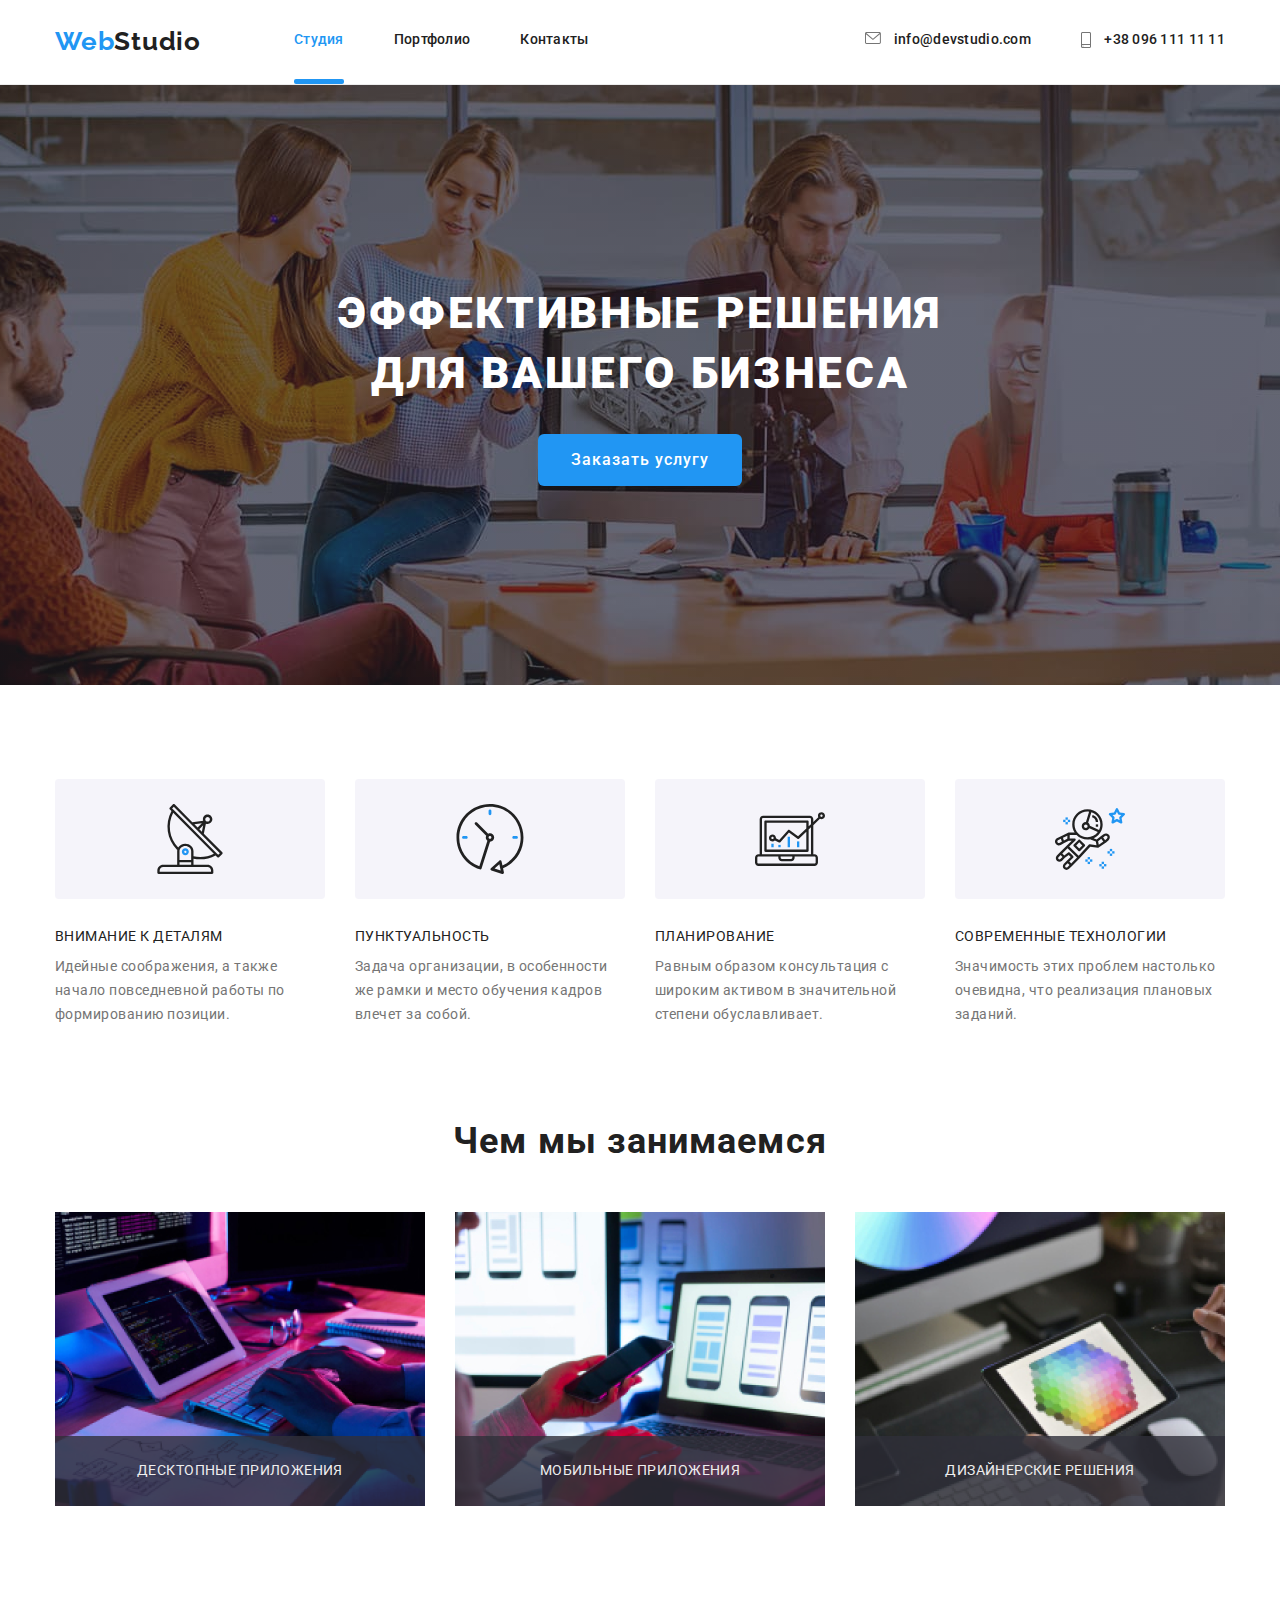
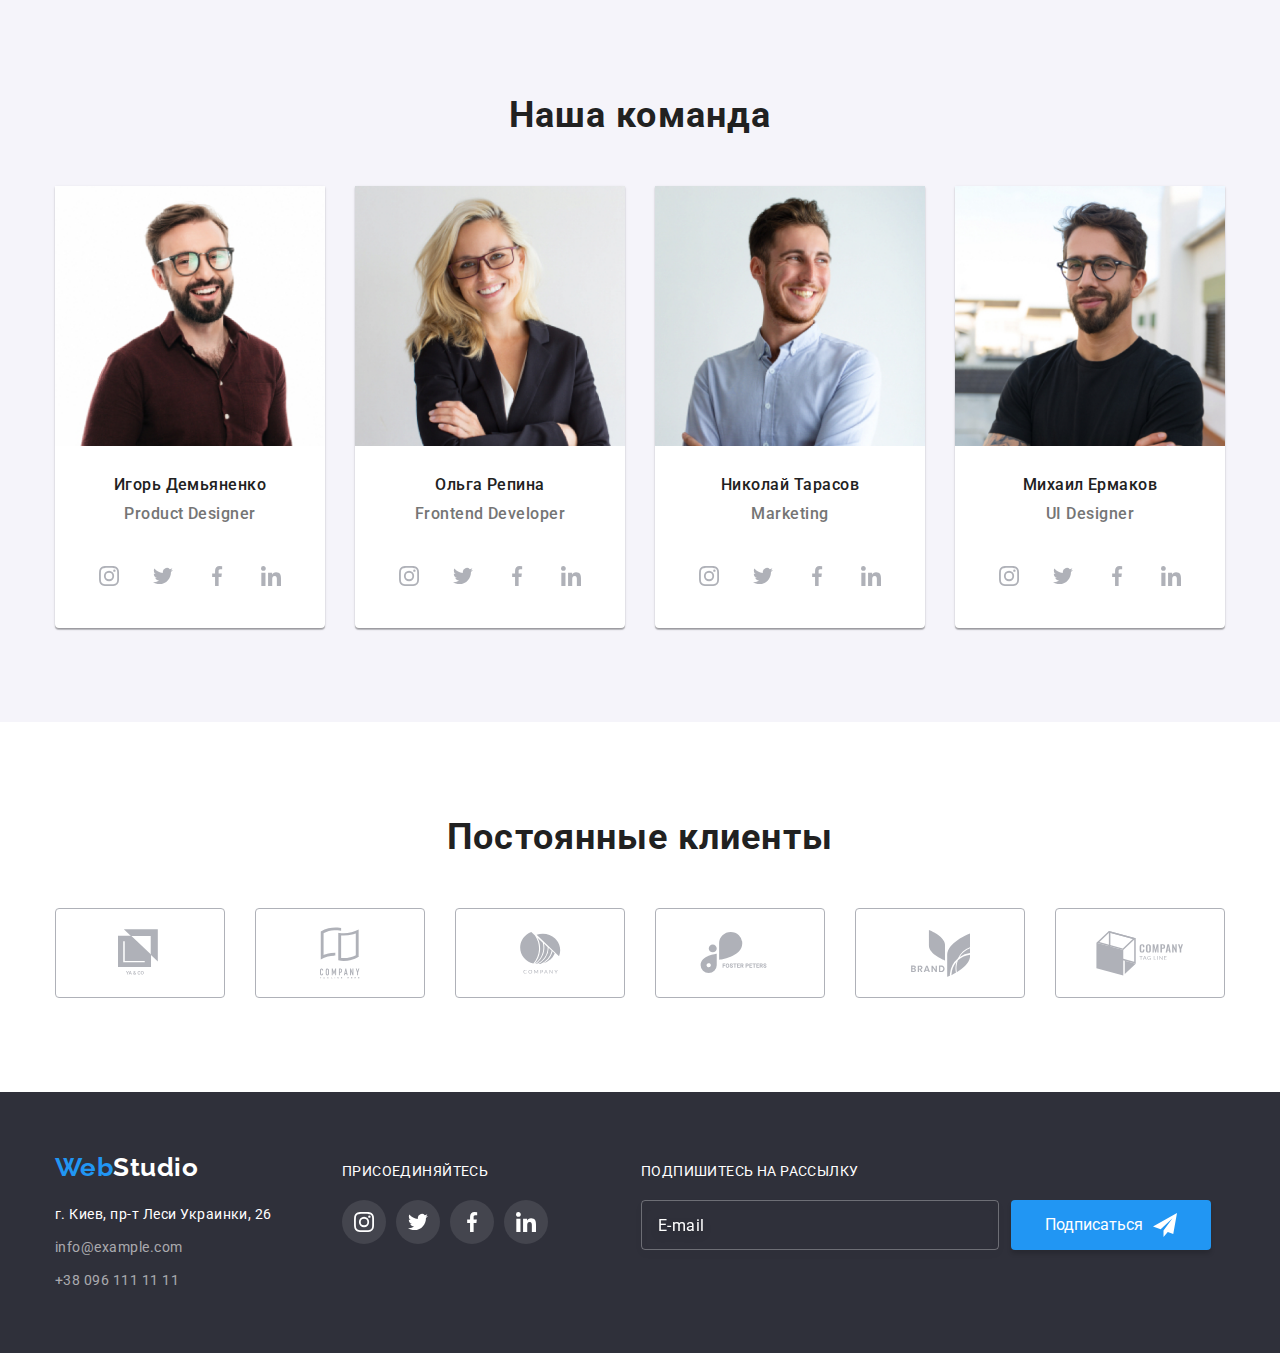
==== commit 4a8fb105: "дз7" ====
--- a/index.html
+++ b/index.html
@@ -33,10 +33,10 @@
         <ul class="auth-nav list">
           <li class="auth-nav__item">
             <a
-              class="header-contacts connect-icon link"
+              class="auth-nav__header-contacts link"
               href="mailto:info@example.com"
             >
-              <svg class="envelope connect-icon">
+              <svg class="envelope">
                 <use href="./img/icons/sprite.svg#icon-envelope"></use>
               </svg>
               info@devstudio.com
@@ -45,10 +45,10 @@
 
           <li class="auth-nav__item">
             <a
-              class="auth-nav__header-contacts connect-icon link"
+              class="auth-nav__header-contacts link"
               href="tel:380961111111"
             >
-              <svg class="smartphone connect-icon">
+              <svg class="smartphone">
                 <use href="./img/icons/sprite.svg#icon-smartphone"></use>
               </svg>
               +38 096 111 11 11</a
--- a/css/styles.min.css
+++ b/css/styles.min.css
@@ -1,2 +1,2 @@
-html{-webkit-box-sizing:border-box;box-sizing:border-box}*,*::before,*::after{-webkit-box-sizing:inherit;box-sizing:inherit}body{background-color:#fff;color:#757575;font-family:Roboto, sans-serif;letter-spacing:0.03em}.container{margin-left:auto;margin-right:auto;width:1200px;padding-left:15px;padding-right:15px}.list{padding:0;margin:0;list-style:none}textarea{resize:none}h1,h2,h3,h4,p{margin-top:0;margin-bottom:0}.link{text-decoration:none;position:relative}.link:hover,.link:focus{color:#2196f3}img{display:block;max-width:100%;height:auto}button{display:inline-block;border:1px solid transparent;text-align:center}.button-primary{display:inline-block;min-width:73px;border-radius:6px;padding:10px 32px;background-color:#2196f3;color:#fff;font-weight:500;font-size:16px;line-height:1.9;text-align:center;letter-spacing:0.06em;cursor:pointer}button:focus{outline:none}.butclose--icon{position:absolute;top:8px;right:8px;display:inline-block;-webkit-box-align:center;-ms-flex-align:center;align-items:center;width:30px;height:30px;border-radius:50%;color:#000000;background:#fff;border:1px solid rgba(0,0,0,0.1);cursor:pointer}.form-button{position:absolute;top:120%;left:30%;width:200px;height:50px;background-color:#2196f3;color:#fff;-webkit-box-shadow:0px 4px 4px rgba(0,0,0,0.15);box-shadow:0px 4px 4px rgba(0,0,0,0.15);border-radius:4px;cursor:pointer}.button-flex .button-item:not(:last-child){margin-right:8px}.footer-form .form-button{position:absolute;display:-webkit-box;display:-ms-flexbox;display:flex;-webkit-box-pack:center;-ms-flex-pack:center;justify-content:center;-webkit-box-align:center;-ms-flex-align:center;align-items:center;text-align:center;top:0;left:100%;margin-left:12px;background-color:#2196f3;width:200px;height:50px;padding:10px 28px;cursor:pointer;-webkit-transform:translateX(0%);transform:translateX(0%)}.button-secondary{display:inline-block;min-width:73px;height:38px;padding:6px 22px;background-color:#f5f4fa;color:#212121;text-decoration:none;border-radius:4px;border:none;font-family:Roboto;font-style:normal;font-weight:500;font-size:16px;line-height:1.6;letter-spacing:0.03em;text-align:center;-webkit-transition:color 250ms cubic-bezier(0.4, 0, 0.2, 1),background-color 250ms cubic-bezier(0.4, 0, 0.2, 1);transition:color 250ms cubic-bezier(0.4, 0, 0.2, 1),background-color 250ms cubic-bezier(0.4, 0, 0.2, 1);cursor:pointer}.button-secondary:hover,.button-secondary:focus{background-color:#2196f3;color:#fff}.button-flex{display:-webkit-box;display:-ms-flexbox;display:flex;-webkit-box-pack:center;-ms-flex-pack:center;justify-content:center;margin-top:94px;margin-bottom:34px}.section-button{padding-bottom:94px}.border{border-bottom:1px solid #ececec}.logo{color:#212121;font-family:Raleway;font-style:normal;font-weight:bold;font-size:26px;line-height:1.2;letter-spacing:0.03em}.logo-header{color:#2196f3;font-family:Raleway}.logo-footer{color:#fff;font-family:Raleway;font-style:normal;font-weight:bold;font-size:26px;line-height:1.2}.backdrop{position:fixed;top:0;left:0;width:100%;height:100%;background-color:rgba(0,0,0,0.2);opacity:1;-webkit-transition:opacity 250ms cubic-bezier(0.4, 0, 0.2, 1);transition:opacity 250ms cubic-bezier(0.4, 0, 0.2, 1)}.backdrop.is-hidden{opacity:0;pointer-events:none}.backdrop.is-hidden .modal{-webkit-transform:translate(-50%, -50%) scale(1.1);transform:translate(-50%, -50%) scale(1.1)}.modal{position:relative;top:50%;left:50%;padding-top:40px;padding-bottom:40px;width:528px;height:581px;background-color:#fff;-webkit-box-shadow:0px 1px 3px rgba(0,0,0,0.12),0px 1px 1px rgba(0,0,0,0.14),0px 2px 1px rgba(0,0,0,0.2);box-shadow:0px 1px 3px rgba(0,0,0,0.12),0px 1px 1px rgba(0,0,0,0.14),0px 2px 1px rgba(0,0,0,0.2);border-radius:4px;-webkit-transform:translate(-50%, -50%) scale(1);transform:translate(-50%, -50%) scale(1);-webkit-transition:-webkit-transform 250ms cubic-bezier(0.4, 0, 0.2, 1);transition:-webkit-transform 250ms cubic-bezier(0.4, 0, 0.2, 1);transition:transform 250ms cubic-bezier(0.4, 0, 0.2, 1);transition:transform 250ms cubic-bezier(0.4, 0, 0.2, 1), -webkit-transform 250ms cubic-bezier(0.4, 0, 0.2, 1)}button:focus{outline:none}.butclose--icon{position:absolute;top:8px;right:8px;display:inline-block;-webkit-box-align:center;-ms-flex-align:center;align-items:center;width:30px;height:30px;border-radius:50%;color:#212121;background:#fff;border:1px solid rgba(0,0,0,0.1);cursor:pointer}.close__icon{position:absolute;top:6px;right:6px;display:inline-block;-webkit-box-pack:center;-ms-flex-pack:center;justify-content:center;-webkit-box-align:center;-ms-flex-align:center;align-items:center;width:17px;height:17px;color:#000000;-webkit-transition:fill 250ms cubic-bezier(0.4, 0, 0.2, 1);transition:fill 250ms cubic-bezier(0.4, 0, 0.2, 1)}.butclose--icon:hover,.close__icon:hover{fill:#2196f3}form{position:relative;width:100%;margin-left:auto;margin-right:auto;padding-right:40px;padding-left:40px}.form-button{position:absolute;top:120%;left:30%;width:200px;height:50px;background-color:var(--accent-color);color:var(--white-color);-webkit-box-shadow:0px 4px 4px rgba(0,0,0,0.15);box-shadow:0px 4px 4px rgba(0,0,0,0.15);border-radius:4px;cursor:pointer}.data{width:448px;height:23px;font-family:Roboto;font-style:normal;font-weight:bold;font-size:20px;line-height:1.15;text-align:center;letter-spacing:0.03em;color:#212121}.form-field{position:relative;display:-webkit-box;display:-ms-flexbox;display:flex;-webkit-box-orient:vertical;-webkit-box-direction:normal;-ms-flex-direction:column;flex-direction:column}.form__label{margin-top:12px;margin-bottom:4px;width:25px;height:14px;font-family:Roboto;font-style:normal;font-weight:400px;font-size:12px;line-height:1.17;letter-spacing:0.01em;color:#757575}.form__input{padding-left:40px;width:448px;height:40px;outline:none;border:1px solid rgba(33,33,33,0.2);-webkit-box-sizing:border-box;box-sizing:border-box;border-radius:4px}.form__input:focus{border-color:#2196f3}.form__input:focus ~ .form__icon{fill:#2196F3}.form__icon{position:absolute;top:70%;left:12px;-webkit-transform:translateY(-50%);transform:translateY(-50%);display:inline-block;width:18px;height:18px;color:#212121}.form__textarea{width:448px;height:120px;border:1px solid rgba(33,33,33,0.2);-webkit-box-sizing:border-box;box-sizing:border-box;border-radius:4px}textarea::-webkit-input-placeholder{padding:12px 16px;font-family:Roboto;font-style:normal;font-weight:normal;font-size:12px;line-height:1.17;letter-spacing:0.01em;color:rgba(117,117,117,0.5)}textarea:-ms-input-placeholder{padding:12px 16px;font-family:Roboto;font-style:normal;font-weight:normal;font-size:12px;line-height:1.17;letter-spacing:0.01em;color:rgba(117,117,117,0.5)}textarea::-ms-input-placeholder{padding:12px 16px;font-family:Roboto;font-style:normal;font-weight:normal;font-size:12px;line-height:1.17;letter-spacing:0.01em;color:rgba(117,117,117,0.5)}textarea::placeholder{padding:12px 16px;font-family:Roboto;font-style:normal;font-weight:normal;font-size:12px;line-height:1.17;letter-spacing:0.01em;color:rgba(117,117,117,0.5)}.form__checkbox-input{position:absolute;width:1px;height:1px;margin:-1px;border:0;padding:0;clip:rect(0 0 0 0);overflow:hidden}.form-checkbox{margin-top:20px}.form__checkbox-label{position:absolute;display:-webkit-box;display:-ms-flexbox;display:flex;-webkit-box-align:center;-ms-flex-align:center;align-items:center;width:100%;height:24px;font-family:Roboto;font-style:normal;font-weight:250;font-size:14px;line-height:1.7;letter-spacing:0.03em;color:#757575}.form__checkbox-icon{display:inline-block;-webkit-box-align:center;-ms-flex-align:center;align-items:center;width:16px;height:16px;margin-right:8px;border:2px solid black;border-radius:2px}.form__checkbox-input:checked+.form__checkbox-icon{border-color:#2196f3;background-color:#2196f3;background-image:url(../img/icons/icon-check.svg);background-size:contain;background-origin:border-box}.social-icons{display:-webkit-box;display:-ms-flexbox;display:flex;-webkit-box-pack:center;-ms-flex-pack:center;justify-content:center;-webkit-box-align:center;-ms-flex-align:center;align-items:center;margin-bottom:30px}.social-icons__item:not(:last-child){margin-right:10px}.social-icons__link{display:-webkit-box;display:-ms-flexbox;display:flex;-webkit-box-pack:center;-ms-flex-pack:center;justify-content:center;-webkit-box-align:center;-ms-flex-align:center;align-items:center;width:44px;height:44px;fill:#afb1b8;border-radius:50%;-webkit-transition:background-color 250ms cubic-bezier(0.4, 0, 0.2, 1),fill 250ms cubic-bezier(0.4, 0, 0.2, 1);transition:background-color 250ms cubic-bezier(0.4, 0, 0.2, 1),fill 250ms cubic-bezier(0.4, 0, 0.2, 1)}.social-icons__link:hover,.social-icons__link:focus{fill:#fff;background-color:#2196f3}.social-icons__link:hover,.social-icons__link:focus{fill:#fff}.social-icons__icon{width:20px;height:20px}.section-advantage{padding-top:94px;padding-bottom:94px}.advantage{display:-webkit-box;display:-ms-flexbox;display:flex;-ms-flex-wrap:wrap;flex-wrap:wrap}.advantage__item{width:calc((100% - 90px) / 4);margin-right:30px}.advantage__item:nth-child(4n){margin-right:0}.advantage__item::before{display:block;content:'';width:270px;height:120px;margin-top:0;margin-bottom:30px;background-size:contain;background-size:70px;background-repeat:no-repeat;background-position:center;background-color:#f5f4fa;border-radius:4px}.advantage__item:nth-child(1)::before{background-image:url(../img/antenna.svg)}.advantage__item:nth-child(2)::before{background-image:url(../img/clock.svg)}.advantage__item:nth-child(3)::before{background-image:url(../img/diagram.svg)}.advantage__item:nth-child(4)::before{background-image:url(../img/astronaut.svg)}.advantage__title{margin-top:0;margin-bottom:10px;color:#212121;font-weight:400;font-size:14px;line-height:1.14}.advantage__paragraph{color:var(--primary-text-color);font-weight:400;font-size:14px;line-height:1.7}.section-clients{padding-top:94px;padding-bottom:94px}.section-clients__heading{margin-top:0;margin-bottom:50px;font-family:Roboto;font-style:normal;font-weight:bold;font-size:36px;line-height:42px;text-align:center;letter-spacing:0.03em;color:#212121}.company{display:-webkit-box;display:-ms-flexbox;display:flex;-webkit-box-pack:center;-ms-flex-pack:center;justify-content:center;-webkit-box-align:center;-ms-flex-align:center;align-items:center}.company__item{margin-right:30px}.company__item:last-child{margin-right:0}.company__link{display:-webkit-inline-box;display:-ms-inline-flexbox;display:inline-flex;-webkit-box-pack:center;-ms-flex-pack:center;justify-content:center;-webkit-box-align:center;-ms-flex-align:center;align-items:center;width:170px;height:90px;border:1px solid #afb1b8;-webkit-box-sizing:border-box;box-sizing:border-box;border-radius:4px;fill:#afb1b8;-webkit-transition:border 250ms cubic-bezier(0.4, 0, 0.2, 1),border 250ms cubic-bezier(0.4, 0, 0.2, 1);transition:border 250ms cubic-bezier(0.4, 0, 0.2, 1),border 250ms cubic-bezier(0.4, 0, 0.2, 1)}.company__link.client__icon:hover{fill:#2196f3;border:1px solid #2196f3}.ya-co{width:44px;height:49px}.line-here{width:40px;height:52px}.icon-company{width:41px;height:42px}.foster{width:80px;height:42px}.brand{width:59px;height:47px}.tag__line{width:88px;height:45px}.section-doing{padding-top:0;padding-bottom:94px}.section-doing .section-clients__heading{margin-top:0;margin-bottom:50px;color:#212121;font-weight:700;font-size:36px;line-height:1, 2;text-align:center}.flex{display:-webkit-box;display:-ms-flexbox;display:flex;-ms-flex-wrap:wrap;flex-wrap:wrap}.flex__item{position:relative;width:370;margin-right:30px}.flex__item:nth-child(3n){margin-right:0}.flex__img-thumb{display:-webkit-box;display:-ms-flexbox;display:flex;-webkit-box-pack:center;-ms-flex-pack:center;justify-content:center;-webkit-box-align:center;-ms-flex-align:center;align-items:center;position:absolute;content:'';width:100%;height:24%;bottom:0;left:0;background-color:rgba(47,48,58,0.8);opacity:1}.flex__thumb{font-family:Roboto;font-style:normal;font-weight:400;font-size:14px;line-height:1.14;text-align:center;letter-spacing:0.03em;text-transform:uppercase;color:#eeeeee}.section-group .section-clients__heading{margin-top:0;margin-bottom:50px;color:#212121;font-weight:700;font-size:36px;line-height:1, 2;text-align:center}.flex__group{background-color:#fff;width:270;margin-right:30px;-webkit-box-shadow:0px 1px 3px rgba(0,0,0,0.12),0px 1px 1px rgba(0,0,0,0.14),0px 2px 1px rgba(0,0,0,0.2);box-shadow:0px 1px 3px rgba(0,0,0,0.12),0px 1px 1px rgba(0,0,0,0.14),0px 2px 1px rgba(0,0,0,0.2);border-radius:0px 0px 4px 4px}.flex__group:nth-child(4n){margin-right:0}.section-group{padding-top:94px;padding-bottom:94px;background-color:#f5f4fa}.section__item{margin-top:30px;margin-bottom:0;text-align:center;color:#212121;font-weight:500;font-size:16px;line-height:1.18}.flex__direction{margin-top:10px;margin-bottom:30px;text-align:center;color:#757575;font-weight:500;font-size:16px;line-height:1.18}.info{background-color:#2f303a}.footer-block{display:-webkit-box;display:-ms-flexbox;display:flex;-webkit-box-align:baseline;-ms-flex-align:baseline;align-items:baseline;padding:60px 15px}address{font-style:normal;margin-top:20px}.address-block{margin-right:70px}.footer-data{display:block;margin-top:9px;margin-bottom:0;text-decoration:none;color:rgba(255,255,255,0.6);font-weight:400;font-size:14px;line-height:1.7;-webkit-transition:color 250ms cubic-bezier(0.4, 0, 0.2, 1);transition:color 250ms cubic-bezier(0.4, 0, 0.2, 1)}.footer-data:hover,.footer-data:focus{color:#2196f3}.footer-address{color:#fff;font-weight:400;font-size:14px;line-height:1.7}.footer-social-block{margin-right:93px}.social{margin:0;margin-bottom:20px;width:100%;font-family:Roboto;font-style:normal;font-weight:400;font-size:14px;line-height:1.14;letter-spacing:0.03em;text-transform:uppercase;color:#fff}.footer-icon{fill:#fff;background-color:rgba(255,255,255,0.1)}.footer-social-block .social-icons{margin-bottom:0}.footer-form{position:relative;display:-webkit-box;display:-ms-flexbox;display:flex;padding-left:0;padding-right:0}.footer-input{width:358px;height:50px;padding-left:16px;padding-top:15px;padding-bottom:15px;border:1px solid rgba(255,255,255,0.3);-webkit-box-sizing:border-box;box-sizing:border-box;-webkit-filter:drop-shadow(0px 4px 4px rgba(0,0,0,0.15));filter:drop-shadow(0px 4px 4px rgba(0,0,0,0.15));border-radius:4px;color:rgba(255,255,255,0.6);background-color:var(--dark-background-color)}input::-webkit-input-placeholder{width:47px;height:20px;font-family:Roboto;font-style:normal;font-weight:normal;font-size:16px;line-height:20px;display:-webkit-box;display:flex;-webkit-box-align:center;align-items:center;letter-spacing:0.03em;color:#fff}input:-ms-input-placeholder{width:47px;height:20px;font-family:Roboto;font-style:normal;font-weight:normal;font-size:16px;line-height:20px;display:-ms-flexbox;display:flex;-ms-flex-align:center;align-items:center;letter-spacing:0.03em;color:#fff}input::-ms-input-placeholder{width:47px;height:20px;font-family:Roboto;font-style:normal;font-weight:normal;font-size:16px;line-height:20px;display:-ms-flexbox;display:flex;-ms-flex-align:center;align-items:center;letter-spacing:0.03em;color:#fff}input::placeholder{width:47px;height:20px;font-family:Roboto;font-style:normal;font-weight:normal;font-size:16px;line-height:20px;display:-webkit-box;display:-ms-flexbox;display:flex;-webkit-box-align:center;-ms-flex-align:center;align-items:center;letter-spacing:0.03em;color:#fff}.icon-send{margin-left:10px;width:24px;height:24px}.hero{display:-webkit-box;display:-ms-flexbox;display:flex;-webkit-box-orient:vertical;-webkit-box-direction:normal;-ms-flex-direction:column;flex-direction:column;-webkit-box-pack:center;-ms-flex-pack:center;justify-content:center;-webkit-box-align:center;-ms-flex-align:center;align-items:center;max-width:1600px;min-height:600px;margin-left:auto;margin-right:auto;background-color:#2f303a;background-image:-webkit-gradient(linear, left top, right top, from(rgba(47,48,58,0.4)), to(rgba(47,48,58,0.4))),url("../img/header.jpg");background-image:linear-gradient(to right, rgba(47,48,58,0.4), rgba(47,48,58,0.4)),url("../img/header.jpg");background-repeat:no-repeat;background-size:cover;background-position:center}.hero-baner{display:block;text-align:center}.hero__title{margin-bottom:30px;color:#fff;font-weight:900;font-size:44px;line-height:1.36;text-align:center;letter-spacing:0.06em;text-transform:uppercase}.heder-portfolio{font-size:0}.cards{display:-webkit-box;display:-ms-flexbox;display:flex;-ms-flex-wrap:wrap;flex-wrap:wrap}.inscription{padding:24px 20px;margin-top:20px;margin-bottom:4px}.product{position:relative;overflow:hidden}.product-overlay{position:absolute;top:0;left:0;width:100%;height:100%;background-color:rgba(33,150,243,0.9);padding:63px 24px;-webkit-transform:translateY(100%);transform:translateY(100%);-webkit-transition:-webkit-transform 250ms cubic-bezier(0.4, 0, 0.2, 1);transition:-webkit-transform 250ms cubic-bezier(0.4, 0, 0.2, 1);transition:transform 250ms cubic-bezier(0.4, 0, 0.2, 1);transition:transform 250ms cubic-bezier(0.4, 0, 0.2, 1), -webkit-transform 250ms cubic-bezier(0.4, 0, 0.2, 1)}.flex-element:hover .product-overlay{-webkit-transform:translateY(0%);transform:translateY(0%)}.product-actions{height:100%;font-family:Roboto;font-style:normal;font-weight:400;font-size:18px;line-height:28px;letter-spacing:0.03em;color:#fff}.cards-title{margin-top:0;margin-bottom:4px;color:#212121;font-family:Roboto;font-style:normal;font-weight:400;font-size:18px;line-height:2}.cards-paragraph{font-weight:400;font-size:16px;line-height:1.9;color:#757575}.flex-element{margin-right:30px;margin-bottom:30px;width:370px;min-height:404px;border:1px solid #eeeeee;background-color:#fff}.flex-element:hover,.flex-element:focus{-webkit-box-shadow:0px 1px 1px rgba(0,0,0,0.12),0px 4px 4px rgba(0,0,0,0.06),1px 4px 6px rgba(0,0,0,0.16);box-shadow:0px 1px 1px rgba(0,0,0,0.12),0px 4px 4px rgba(0,0,0,0.06),1px 4px 6px rgba(0,0,0,0.16)}.flex-element:nth-child(3n){margin-right:0}.cards .flex-element:nth-last-child(-n+3){margin-bottom:0}
+html{-webkit-box-sizing:border-box;box-sizing:border-box}*,*::before,*::after{-webkit-box-sizing:inherit;box-sizing:inherit}body{background-color:#fff;color:#757575;font-family:Roboto, sans-serif;letter-spacing:0.03em}.container{margin-left:auto;margin-right:auto;width:1200px;padding-left:15px;padding-right:15px}.list{padding:0;margin:0;list-style:none}textarea{resize:none}h1,h2,h3,h4,p{margin-top:0;margin-bottom:0}.link{text-decoration:none;position:relative}.link:hover,.link:focus{color:#2196f3}img{display:block;max-width:100%;height:auto}button{display:inline-block;border:1px solid transparent;text-align:center}.button-primary{display:inline-block;min-width:73px;border-radius:6px;padding:10px 32px;background-color:#2196f3;color:#fff;font-weight:500;font-size:16px;line-height:1.9;text-align:center;letter-spacing:0.06em;cursor:pointer}button:focus{outline:none}.butclose--icon{position:absolute;top:8px;right:8px;display:inline-block;-webkit-box-align:center;-ms-flex-align:center;align-items:center;width:30px;height:30px;border-radius:50%;color:#000000;background:#fff;border:1px solid rgba(0,0,0,0.1);cursor:pointer}.form-button{position:absolute;top:120%;left:30%;width:200px;height:50px;background-color:#2196f3;color:#fff;-webkit-box-shadow:0px 4px 4px rgba(0,0,0,0.15);box-shadow:0px 4px 4px rgba(0,0,0,0.15);border-radius:4px;cursor:pointer}.button-flex .button-item:not(:last-child){margin-right:8px}.footer-form .form-button{position:absolute;display:-webkit-box;display:-ms-flexbox;display:flex;-webkit-box-pack:center;-ms-flex-pack:center;justify-content:center;-webkit-box-align:center;-ms-flex-align:center;align-items:center;text-align:center;top:0;left:100%;margin-left:12px;background-color:#2196f3;color:#fff;width:200px;height:50px;padding:10px 28px;cursor:pointer;-webkit-transform:translateX(0%);transform:translateX(0%)}.button-secondary{display:inline-block;min-width:73px;height:38px;padding:6px 22px;background-color:#f5f4fa;color:#212121;text-decoration:none;border-radius:4px;border:none;font-family:Roboto;font-style:normal;font-weight:500;font-size:16px;line-height:1.6;letter-spacing:0.03em;text-align:center;-webkit-transition:color 250ms cubic-bezier(0.4, 0, 0.2, 1),background-color 250ms cubic-bezier(0.4, 0, 0.2, 1);transition:color 250ms cubic-bezier(0.4, 0, 0.2, 1),background-color 250ms cubic-bezier(0.4, 0, 0.2, 1);cursor:pointer}.button-secondary:hover,.button-secondary:focus{background-color:#2196f3;color:#fff}.button-flex{display:-webkit-box;display:-ms-flexbox;display:flex;-webkit-box-pack:center;-ms-flex-pack:center;justify-content:center;margin-top:94px;margin-bottom:34px}.section-button{padding-bottom:94px}.border{border-bottom:1px solid #ececec}.logo{color:#212121;font-family:Raleway;font-style:normal;font-weight:bold;font-size:26px;line-height:1.2;letter-spacing:0.03em}.logo-header{color:#2196f3;font-family:Raleway}.logo-footer{color:#fff;font-family:Raleway;font-style:normal;font-weight:bold;font-size:26px;line-height:1.2}.backdrop{position:fixed;top:0;left:0;width:100%;height:100%;background-color:rgba(0,0,0,0.2);opacity:1;-webkit-transition:opacity 250ms cubic-bezier(0.4, 0, 0.2, 1);transition:opacity 250ms cubic-bezier(0.4, 0, 0.2, 1)}.backdrop.is-hidden{opacity:0;pointer-events:none}.backdrop.is-hidden .modal{-webkit-transform:translate(-50%, -50%) scale(1.1);transform:translate(-50%, -50%) scale(1.1)}.modal{position:relative;top:50%;left:50%;padding-top:40px;padding-bottom:40px;width:528px;height:581px;background-color:#fff;-webkit-box-shadow:0px 1px 3px rgba(0,0,0,0.12),0px 1px 1px rgba(0,0,0,0.14),0px 2px 1px rgba(0,0,0,0.2);box-shadow:0px 1px 3px rgba(0,0,0,0.12),0px 1px 1px rgba(0,0,0,0.14),0px 2px 1px rgba(0,0,0,0.2);border-radius:4px;-webkit-transform:translate(-50%, -50%) scale(1);transform:translate(-50%, -50%) scale(1);-webkit-transition:-webkit-transform 250ms cubic-bezier(0.4, 0, 0.2, 1);transition:-webkit-transform 250ms cubic-bezier(0.4, 0, 0.2, 1);transition:transform 250ms cubic-bezier(0.4, 0, 0.2, 1);transition:transform 250ms cubic-bezier(0.4, 0, 0.2, 1), -webkit-transform 250ms cubic-bezier(0.4, 0, 0.2, 1)}button:focus{outline:none}.butclose--icon{position:absolute;top:8px;right:8px;display:inline-block;-webkit-box-align:center;-ms-flex-align:center;align-items:center;width:30px;height:30px;border-radius:50%;color:#212121;background:#fff;border:1px solid rgba(0,0,0,0.1);cursor:pointer}.close__icon{position:absolute;top:6px;right:6px;display:inline-block;-webkit-box-pack:center;-ms-flex-pack:center;justify-content:center;-webkit-box-align:center;-ms-flex-align:center;align-items:center;width:17px;height:17px;color:#000000;-webkit-transition:fill 250ms cubic-bezier(0.4, 0, 0.2, 1);transition:fill 250ms cubic-bezier(0.4, 0, 0.2, 1)}.butclose--icon:hover,.close__icon:hover{fill:#2196f3}form{position:relative;width:100%;margin-left:auto;margin-right:auto;padding-right:40px;padding-left:40px}.form-button{position:absolute;top:120%;left:30%;width:200px;height:50px;background-color:var(--accent-color);color:var(--white-color);-webkit-box-shadow:0px 4px 4px rgba(0,0,0,0.15);box-shadow:0px 4px 4px rgba(0,0,0,0.15);border-radius:4px;cursor:pointer}.data{width:448px;height:23px;font-family:Roboto;font-style:normal;font-weight:bold;font-size:20px;line-height:1.15;text-align:center;letter-spacing:0.03em;color:#212121}.form-field{position:relative;display:-webkit-box;display:-ms-flexbox;display:flex;-webkit-box-orient:vertical;-webkit-box-direction:normal;-ms-flex-direction:column;flex-direction:column}.form__label{margin-top:12px;margin-bottom:4px;width:25px;height:14px;font-family:Roboto;font-style:normal;font-weight:400px;font-size:12px;line-height:1.17;letter-spacing:0.01em;color:#757575}.form__input{padding-left:40px;width:448px;height:40px;outline:none;border:1px solid rgba(33,33,33,0.2);-webkit-box-sizing:border-box;box-sizing:border-box;border-radius:4px}.form__input:focus{border-color:#2196f3}.form__input:focus ~ .form__icon{fill:#2196F3}.form__icon{position:absolute;top:70%;left:12px;-webkit-transform:translateY(-50%);transform:translateY(-50%);display:inline-block;width:18px;height:18px;color:#212121}.form__textarea{width:448px;height:120px;border:1px solid rgba(33,33,33,0.2);-webkit-box-sizing:border-box;box-sizing:border-box;border-radius:4px}textarea::-webkit-input-placeholder{padding:12px 16px;font-family:Roboto;font-style:normal;font-weight:normal;font-size:12px;line-height:1.17;letter-spacing:0.01em;color:rgba(117,117,117,0.5)}textarea:-ms-input-placeholder{padding:12px 16px;font-family:Roboto;font-style:normal;font-weight:normal;font-size:12px;line-height:1.17;letter-spacing:0.01em;color:rgba(117,117,117,0.5)}textarea::-ms-input-placeholder{padding:12px 16px;font-family:Roboto;font-style:normal;font-weight:normal;font-size:12px;line-height:1.17;letter-spacing:0.01em;color:rgba(117,117,117,0.5)}textarea::placeholder{padding:12px 16px;font-family:Roboto;font-style:normal;font-weight:normal;font-size:12px;line-height:1.17;letter-spacing:0.01em;color:rgba(117,117,117,0.5)}.form__checkbox-input{position:absolute;width:1px;height:1px;margin:-1px;border:0;padding:0;clip:rect(0 0 0 0);overflow:hidden}.form-checkbox{margin-top:20px}.form__checkbox-label{position:absolute;display:-webkit-box;display:-ms-flexbox;display:flex;-webkit-box-align:center;-ms-flex-align:center;align-items:center;width:100%;height:24px;font-family:Roboto;font-style:normal;font-weight:250;font-size:14px;line-height:1.7;letter-spacing:0.03em;color:#757575}.form__checkbox-icon{display:inline-block;-webkit-box-align:center;-ms-flex-align:center;align-items:center;width:16px;height:16px;margin-right:8px;border:2px solid black;border-radius:2px}.form__checkbox-input:checked+.form__checkbox-icon{border-color:#2196f3;background-color:#2196f3;background-image:url(../img/icons/icon-check.svg);background-size:contain;background-origin:border-box}.social-icons{display:-webkit-box;display:-ms-flexbox;display:flex;-webkit-box-pack:center;-ms-flex-pack:center;justify-content:center;-webkit-box-align:center;-ms-flex-align:center;align-items:center;margin-bottom:30px}.social-icons__item:not(:last-child){margin-right:10px}.social-icons__link{display:-webkit-box;display:-ms-flexbox;display:flex;-webkit-box-pack:center;-ms-flex-pack:center;justify-content:center;-webkit-box-align:center;-ms-flex-align:center;align-items:center;width:44px;height:44px;fill:#afb1b8;border-radius:50%;-webkit-transition:background-color 250ms cubic-bezier(0.4, 0, 0.2, 1),fill 250ms cubic-bezier(0.4, 0, 0.2, 1);transition:background-color 250ms cubic-bezier(0.4, 0, 0.2, 1),fill 250ms cubic-bezier(0.4, 0, 0.2, 1)}.social-icons__link:hover,.social-icons__link:focus{fill:#fff;background-color:#2196f3}.social-icons__link:hover,.social-icons__link:focus{fill:#fff}.social-icons__icon{width:20px;height:20px}.section-advantage{padding-top:94px;padding-bottom:94px}.advantage{display:-webkit-box;display:-ms-flexbox;display:flex;-ms-flex-wrap:wrap;flex-wrap:wrap}.advantage__item{width:calc((100% - 90px) / 4);margin-right:30px}.advantage__item:nth-child(4n){margin-right:0}.advantage__item::before{display:block;content:'';width:270px;height:120px;margin-top:0;margin-bottom:30px;background-size:contain;background-size:70px;background-repeat:no-repeat;background-position:center;background-color:#f5f4fa;border-radius:4px}.advantage__item:nth-child(1)::before{background-image:url(../img/antenna.svg)}.advantage__item:nth-child(2)::before{background-image:url(../img/clock.svg)}.advantage__item:nth-child(3)::before{background-image:url(../img/diagram.svg)}.advantage__item:nth-child(4)::before{background-image:url(../img/astronaut.svg)}.advantage__title{margin-top:0;margin-bottom:10px;color:#212121;font-weight:400;font-size:14px;line-height:1.14}.advantage__paragraph{color:var(--primary-text-color);font-weight:400;font-size:14px;line-height:1.7}.section-clients{padding-top:94px;padding-bottom:94px}.section-clients__heading{margin-top:0;margin-bottom:50px;font-family:Roboto;font-style:normal;font-weight:bold;font-size:36px;line-height:42px;text-align:center;letter-spacing:0.03em;color:#212121}.company{display:-webkit-box;display:-ms-flexbox;display:flex;-webkit-box-pack:center;-ms-flex-pack:center;justify-content:center;-webkit-box-align:center;-ms-flex-align:center;align-items:center}.company__item{margin-right:30px}.company__item:last-child{margin-right:0}.company__link{display:-webkit-inline-box;display:-ms-inline-flexbox;display:inline-flex;-webkit-box-pack:center;-ms-flex-pack:center;justify-content:center;-webkit-box-align:center;-ms-flex-align:center;align-items:center;width:170px;height:90px;border:1px solid #afb1b8;-webkit-box-sizing:border-box;box-sizing:border-box;border-radius:4px;fill:#afb1b8;-webkit-transition:border 250ms cubic-bezier(0.4, 0, 0.2, 1),border 250ms cubic-bezier(0.4, 0, 0.2, 1);transition:border 250ms cubic-bezier(0.4, 0, 0.2, 1),border 250ms cubic-bezier(0.4, 0, 0.2, 1)}.company__link.client__icon:hover{fill:#2196f3;border:1px solid #2196f3}.ya-co{width:44px;height:49px}.line-here{width:40px;height:52px}.icon-company{width:41px;height:42px}.foster{width:80px;height:42px}.brand{width:59px;height:47px}.tag__line{width:88px;height:45px}.section-doing{padding-top:0;padding-bottom:94px}.section-doing .section-clients__heading{margin-top:0;margin-bottom:50px;color:#212121;font-weight:700;font-size:36px;line-height:1, 2;text-align:center}.flex{display:-webkit-box;display:-ms-flexbox;display:flex;-ms-flex-wrap:wrap;flex-wrap:wrap}.flex__item{position:relative;width:370;margin-right:30px}.flex__item:nth-child(3n){margin-right:0}.flex__img-thumb{display:-webkit-box;display:-ms-flexbox;display:flex;-webkit-box-pack:center;-ms-flex-pack:center;justify-content:center;-webkit-box-align:center;-ms-flex-align:center;align-items:center;position:absolute;content:'';width:100%;height:24%;bottom:0;left:0;background-color:rgba(47,48,58,0.8);opacity:1}.flex__thumb{font-family:Roboto;font-style:normal;font-weight:400;font-size:14px;line-height:1.14;text-align:center;letter-spacing:0.03em;text-transform:uppercase;color:#eeeeee}.section-group .section-clients__heading{margin-top:0;margin-bottom:50px;color:#212121;font-weight:700;font-size:36px;line-height:1, 2;text-align:center}.flex__group{background-color:#fff;width:270;margin-right:30px;-webkit-box-shadow:0px 1px 3px rgba(0,0,0,0.12),0px 1px 1px rgba(0,0,0,0.14),0px 2px 1px rgba(0,0,0,0.2);box-shadow:0px 1px 3px rgba(0,0,0,0.12),0px 1px 1px rgba(0,0,0,0.14),0px 2px 1px rgba(0,0,0,0.2);border-radius:0px 0px 4px 4px}.flex__group:nth-child(4n){margin-right:0}.section-group{padding-top:94px;padding-bottom:94px;background-color:#f5f4fa}.section__item{margin-top:30px;margin-bottom:0;text-align:center;color:#212121;font-weight:500;font-size:16px;line-height:1.18}.flex__direction{margin-top:10px;margin-bottom:30px;text-align:center;color:#757575;font-weight:500;font-size:16px;line-height:1.18}.info{background-color:#2f303a}.footer-block{display:-webkit-box;display:-ms-flexbox;display:flex;-webkit-box-align:baseline;-ms-flex-align:baseline;align-items:baseline;padding:60px 15px}address{font-style:normal;margin-top:20px}.address-block{margin-right:70px}.footer-data{display:block;margin-top:9px;margin-bottom:0;text-decoration:none;color:rgba(255,255,255,0.6);font-weight:400;font-size:14px;line-height:1.7;-webkit-transition:color 250ms cubic-bezier(0.4, 0, 0.2, 1);transition:color 250ms cubic-bezier(0.4, 0, 0.2, 1)}.footer-data:hover,.footer-data:focus{color:#2196f3}.footer-address{color:#fff;font-weight:400;font-size:14px;line-height:1.7}.footer-social-block{margin-right:93px}.social{margin:0;margin-bottom:20px;width:100%;font-family:Roboto;font-style:normal;font-weight:400;font-size:14px;line-height:1.14;letter-spacing:0.03em;text-transform:uppercase;color:#fff}.footer-icon{fill:#fff;background-color:rgba(255,255,255,0.1)}.footer-social-block .social-icons{margin-bottom:0}.footer-form{position:relative;display:-webkit-box;display:-ms-flexbox;display:flex;padding-left:0;padding-right:0}.footer-input{width:358px;height:50px;padding-left:16px;padding-top:15px;padding-bottom:15px;border:1px solid rgba(255,255,255,0.3);-webkit-box-sizing:border-box;box-sizing:border-box;-webkit-filter:drop-shadow(0px 4px 4px rgba(0,0,0,0.15));filter:drop-shadow(0px 4px 4px rgba(0,0,0,0.15));border-radius:4px;color:rgba(255,255,255,0.6);background-color:var(--dark-background-color)}input::-webkit-input-placeholder{width:47px;height:20px;font-family:Roboto;font-style:normal;font-weight:normal;font-size:16px;line-height:20px;display:-webkit-box;display:flex;-webkit-box-align:center;align-items:center;letter-spacing:0.03em;color:#fff}input:-ms-input-placeholder{width:47px;height:20px;font-family:Roboto;font-style:normal;font-weight:normal;font-size:16px;line-height:20px;display:-ms-flexbox;display:flex;-ms-flex-align:center;align-items:center;letter-spacing:0.03em;color:#fff}input::-ms-input-placeholder{width:47px;height:20px;font-family:Roboto;font-style:normal;font-weight:normal;font-size:16px;line-height:20px;display:-ms-flexbox;display:flex;-ms-flex-align:center;align-items:center;letter-spacing:0.03em;color:#fff}input::placeholder{width:47px;height:20px;font-family:Roboto;font-style:normal;font-weight:normal;font-size:16px;line-height:20px;display:-webkit-box;display:-ms-flexbox;display:flex;-webkit-box-align:center;-ms-flex-align:center;align-items:center;letter-spacing:0.03em;color:#fff}.icon-send{margin-left:10px;width:24px;height:24px}.border{border-bottom:1px solid #ececec}.main-nav{display:-webkit-box;display:-ms-flexbox;display:flex;-webkit-box-align:center;-ms-flex-align:center;align-items:center}.site-nav{display:-webkit-box;display:-ms-flexbox;display:flex;margin-left:93px}.site-nav .link::after{content:'';position:absolute;left:0;bottom:0;width:100%;height:5px;border-radius:2px;background-color:#2196f3;opacity:0;-webkit-transform:scaleX(0);transform:scaleX(0);-webkit-transition:opasity 250ms cubic-bezier(0.4, 0, 0.2, 1),-webkit-transform 500ms cubic-bezier(0.4, 0, 0.2, 1);transition:opasity 250ms cubic-bezier(0.4, 0, 0.2, 1),-webkit-transform 500ms cubic-bezier(0.4, 0, 0.2, 1);transition:transform 500ms cubic-bezier(0.4, 0, 0.2, 1),opasity 250ms cubic-bezier(0.4, 0, 0.2, 1);transition:transform 500ms cubic-bezier(0.4, 0, 0.2, 1),opasity 250ms cubic-bezier(0.4, 0, 0.2, 1),-webkit-transform 500ms cubic-bezier(0.4, 0, 0.2, 1)}.site-nav .link:hover::after{opacity:1;-webkit-transform:scaleX(1);transform:scaleX(1)}.site-nav .line::after{opacity:1;-webkit-transform:scaleX(1);transform:scaleX(1)}.auth-nav{display:-webkit-box;display:-ms-flexbox;display:flex;margin-left:auto}.auth-nav__header-contacts{display:block;padding-top:32px;padding-bottom:32px}.site-nav .site-nav__item+.site-nav__item,.auth-nav .auth-nav__item+.auth-nav__item{margin-left:50px}.envelope{margin-right:10px;width:16px;height:12px;fill:#757575}.smartphone{display:inline-block;vertical-align:bottom;margin-right:10px;width:10px;height:16px;fill:#757575}.envelope:hover,.envelope:focus,.smartphone:hover,.smartphone:focus{fill:#2196f3}.site-nav .link,.auth-nav .link{display:inline-block;-webkit-box-align:center;-ms-flex-align:center;align-items:center;padding-top:32px;padding-bottom:36px;color:#212121;font-weight:500;font-size:14px;line-height:1.14;letter-spacing:0.02em;-webkit-transition:color 250ms cubic-bezier(0.4, 0, 0.2, 1);transition:color 250ms cubic-bezier(0.4, 0, 0.2, 1)}.site-nav .link:hover,.site-nav .link:focus{color:#2196f3}.site-nav .link.current{color:#2196f3}.auth-nav .link:hover,.auth-nav .link:focus{color:#2196f3}.hero{display:-webkit-box;display:-ms-flexbox;display:flex;-webkit-box-orient:vertical;-webkit-box-direction:normal;-ms-flex-direction:column;flex-direction:column;-webkit-box-pack:center;-ms-flex-pack:center;justify-content:center;-webkit-box-align:center;-ms-flex-align:center;align-items:center;max-width:1600px;min-height:600px;margin-left:auto;margin-right:auto;background-color:#2f303a;background-image:-webkit-gradient(linear, left top, right top, from(rgba(47,48,58,0.4)), to(rgba(47,48,58,0.4))),url("../img/header.jpg");background-image:linear-gradient(to right, rgba(47,48,58,0.4), rgba(47,48,58,0.4)),url("../img/header.jpg");background-repeat:no-repeat;background-size:cover;background-position:center}.hero-baner{display:block;text-align:center}.hero__title{margin-bottom:30px;color:#fff;font-weight:900;font-size:44px;line-height:1.36;text-align:center;letter-spacing:0.06em;text-transform:uppercase}.heder-portfolio{font-size:0}.cards{display:-webkit-box;display:-ms-flexbox;display:flex;-ms-flex-wrap:wrap;flex-wrap:wrap}.inscription{padding:24px 20px;margin-top:20px;margin-bottom:4px}.product{position:relative;overflow:hidden}.product-overlay{position:absolute;top:0;left:0;width:100%;height:100%;background-color:rgba(33,150,243,0.9);padding:63px 24px;-webkit-transform:translateY(100%);transform:translateY(100%);-webkit-transition:-webkit-transform 250ms cubic-bezier(0.4, 0, 0.2, 1);transition:-webkit-transform 250ms cubic-bezier(0.4, 0, 0.2, 1);transition:transform 250ms cubic-bezier(0.4, 0, 0.2, 1);transition:transform 250ms cubic-bezier(0.4, 0, 0.2, 1), -webkit-transform 250ms cubic-bezier(0.4, 0, 0.2, 1)}.flex-element:hover .product-overlay{-webkit-transform:translateY(0%);transform:translateY(0%)}.product-actions{height:100%;font-family:Roboto;font-style:normal;font-weight:400;font-size:18px;line-height:28px;letter-spacing:0.03em;color:#fff}.cards-title{margin-top:0;margin-bottom:4px;color:#212121;font-family:Roboto;font-style:normal;font-weight:400;font-size:18px;line-height:2}.cards-paragraph{font-weight:400;font-size:16px;line-height:1.9;color:#757575}.flex-element{margin-right:30px;margin-bottom:30px;width:370px;min-height:404px;border:1px solid #eeeeee;background-color:#fff}.flex-element:hover,.flex-element:focus{-webkit-box-shadow:0px 1px 1px rgba(0,0,0,0.12),0px 4px 4px rgba(0,0,0,0.06),1px 4px 6px rgba(0,0,0,0.16);box-shadow:0px 1px 1px rgba(0,0,0,0.12),0px 4px 4px rgba(0,0,0,0.06),1px 4px 6px rgba(0,0,0,0.16)}.flex-element:nth-child(3n){margin-right:0}.cards .flex-element:nth-last-child(-n+3){margin-bottom:0}
 /*# sourceMappingURL=styles.min.css.map */